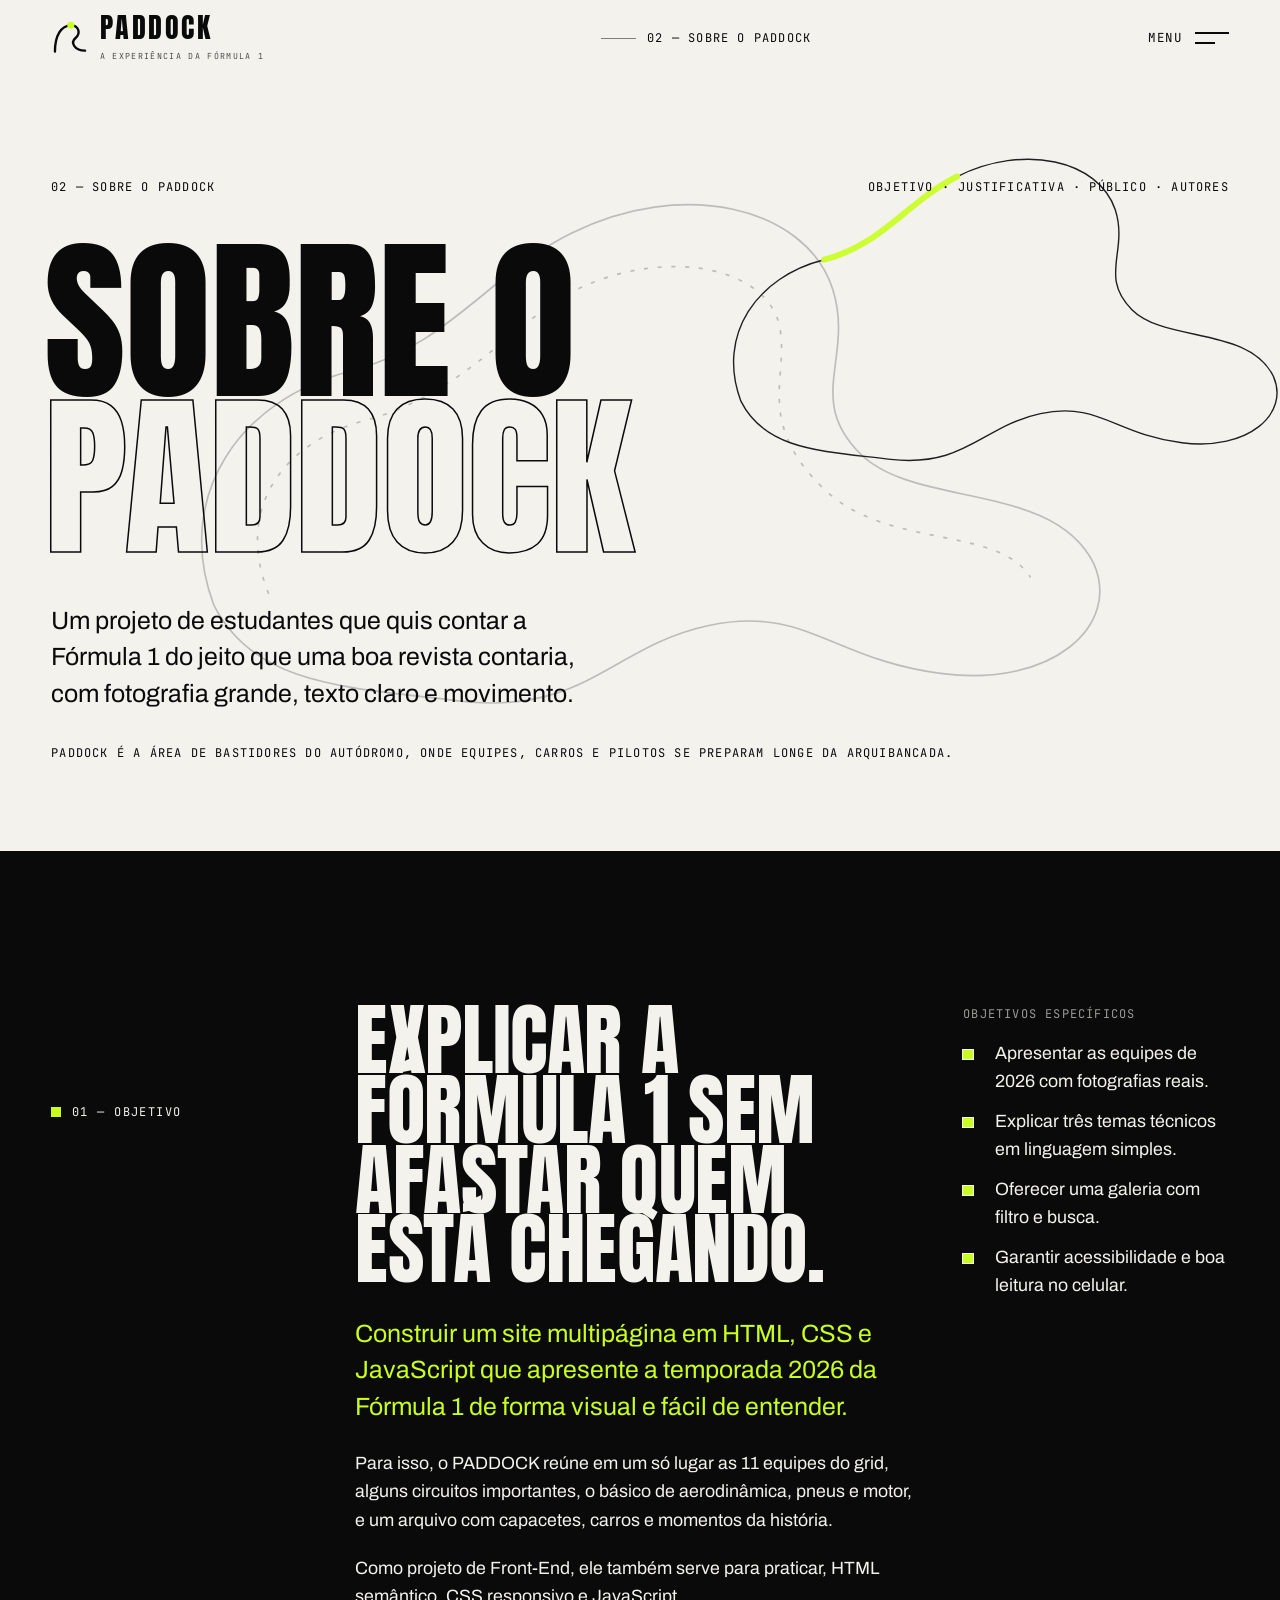
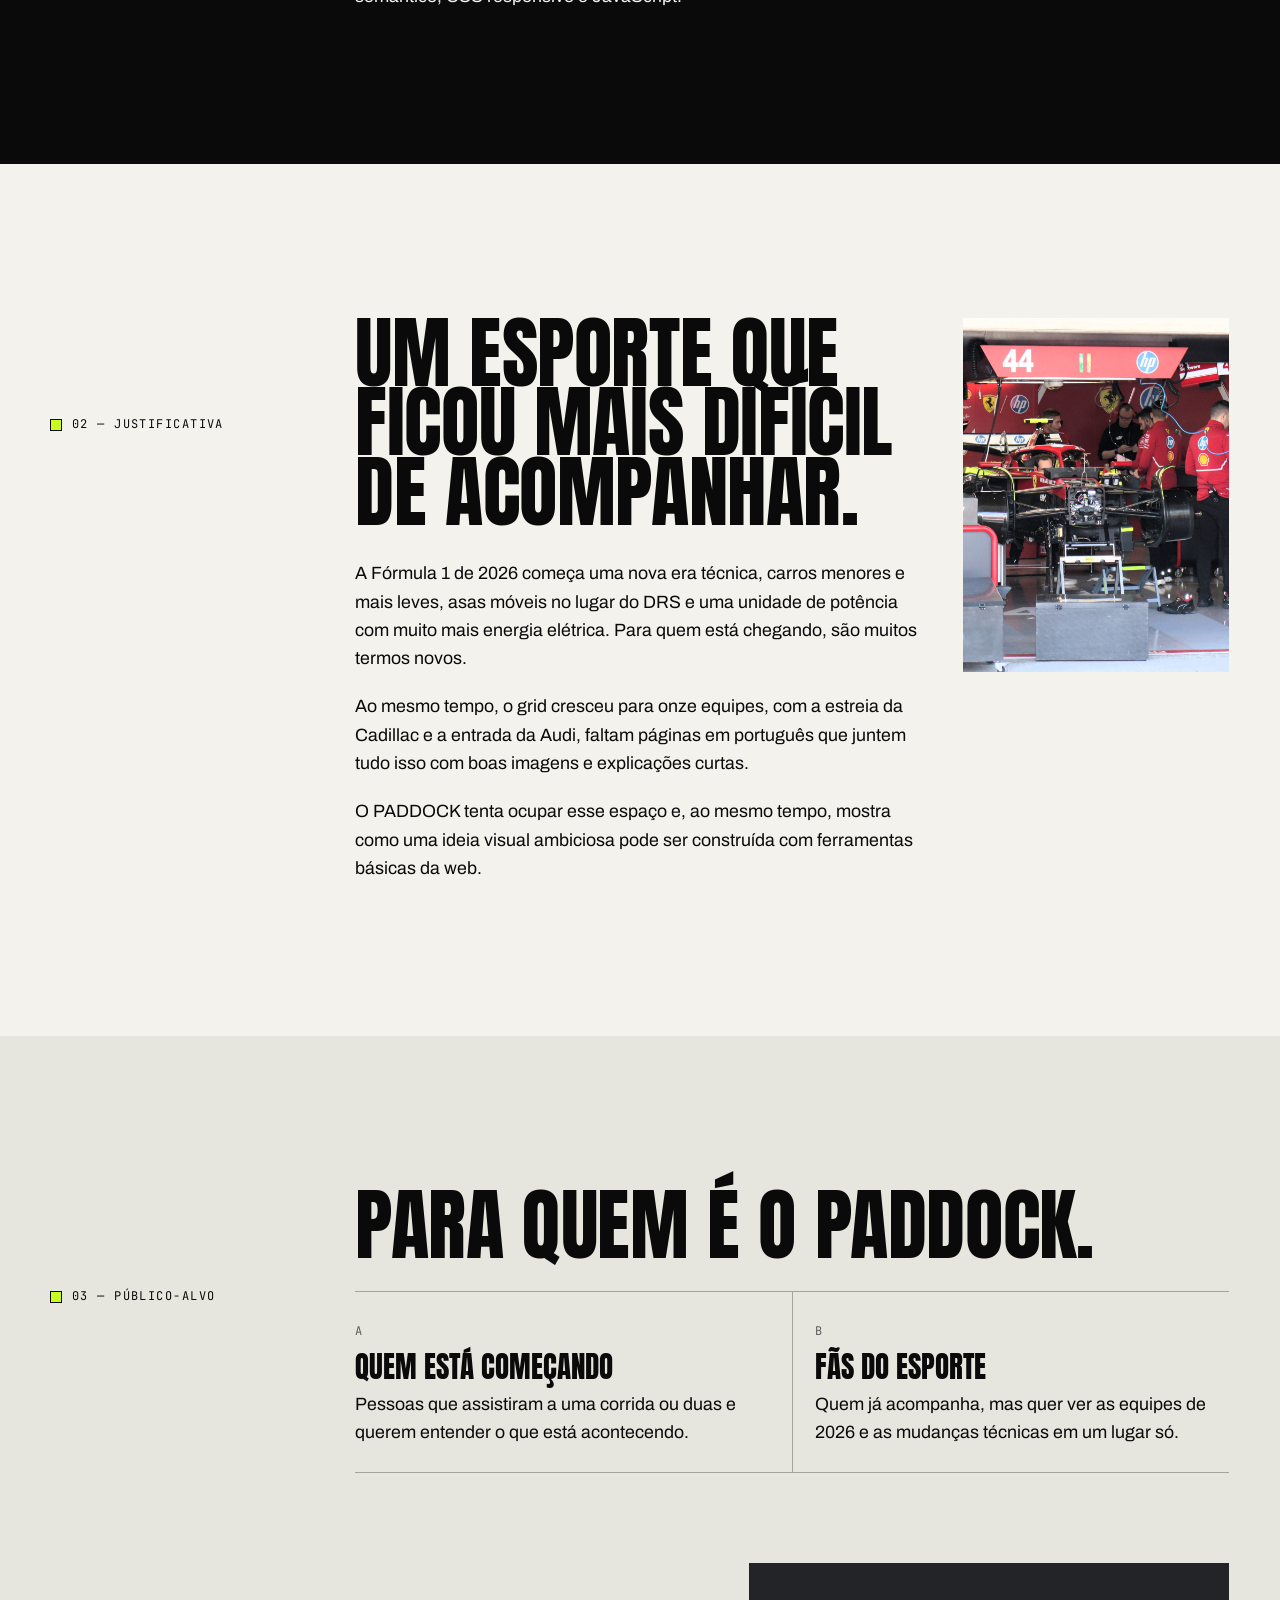
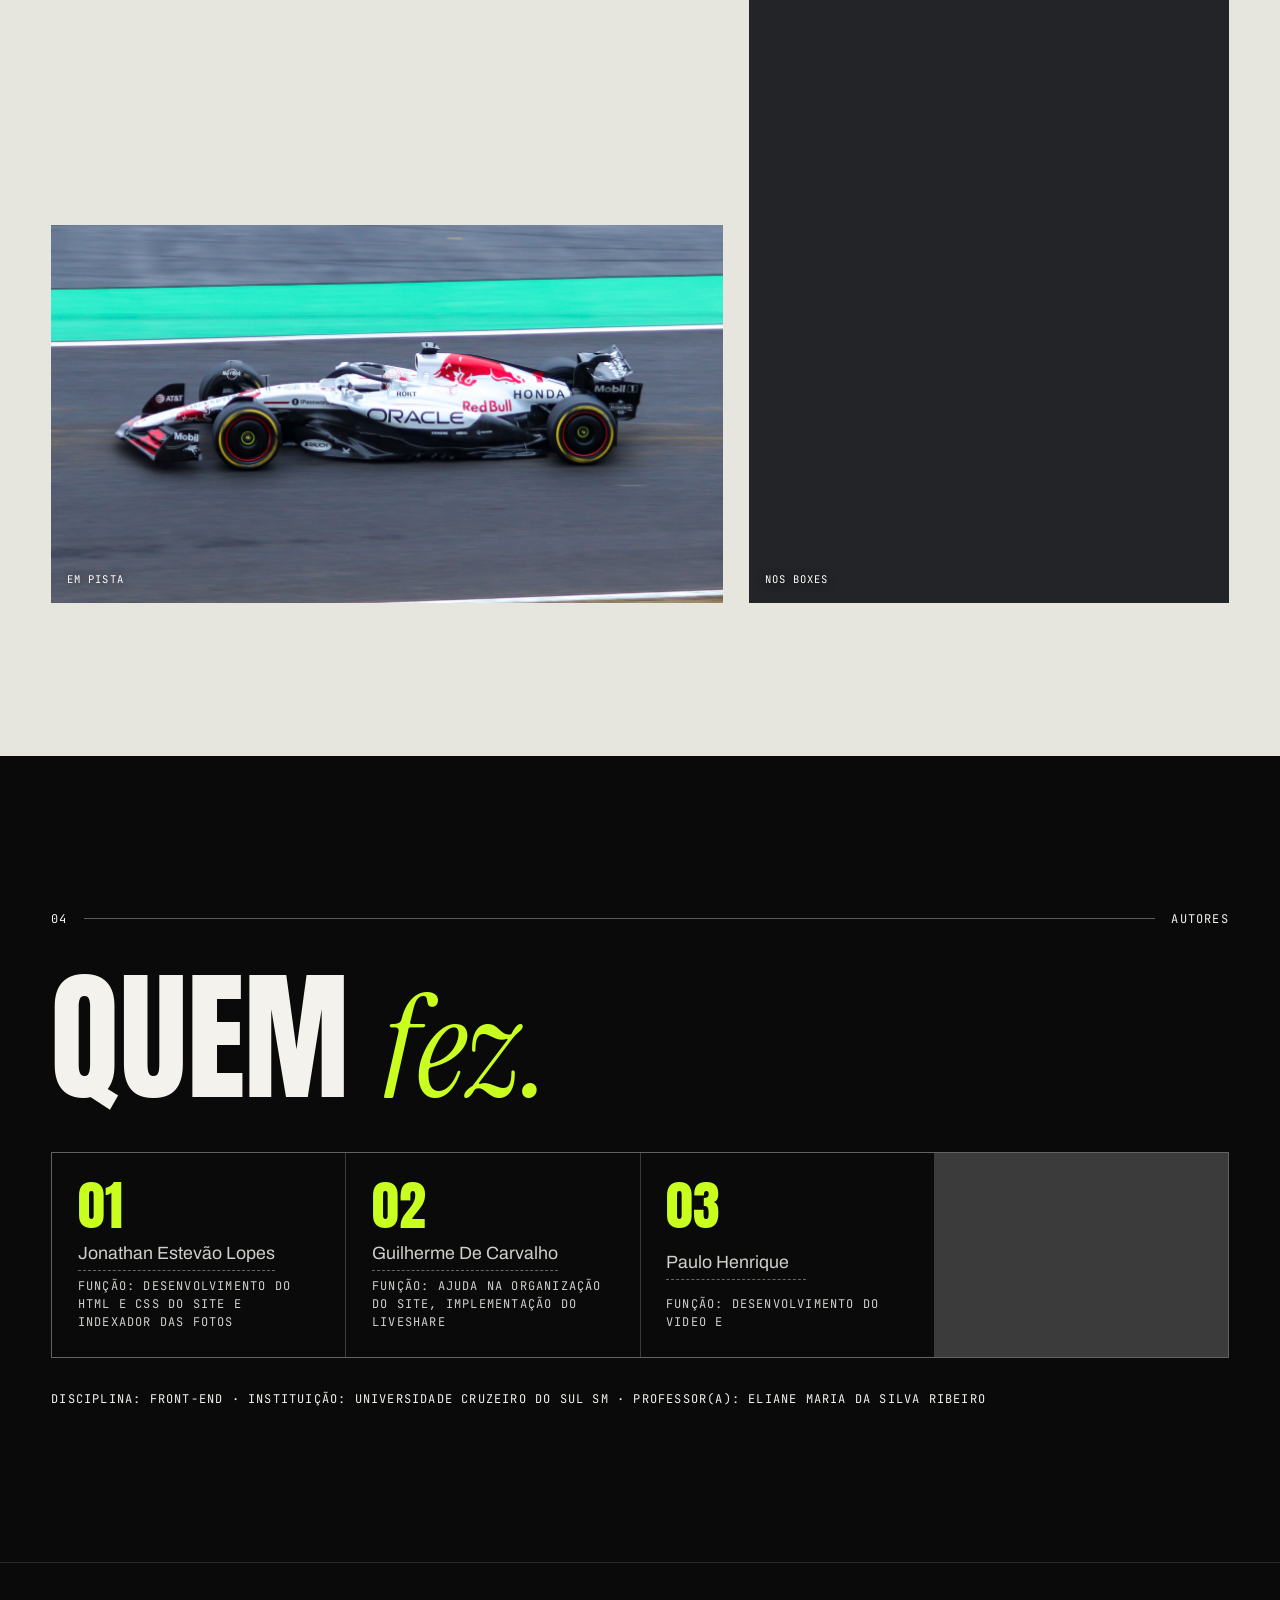
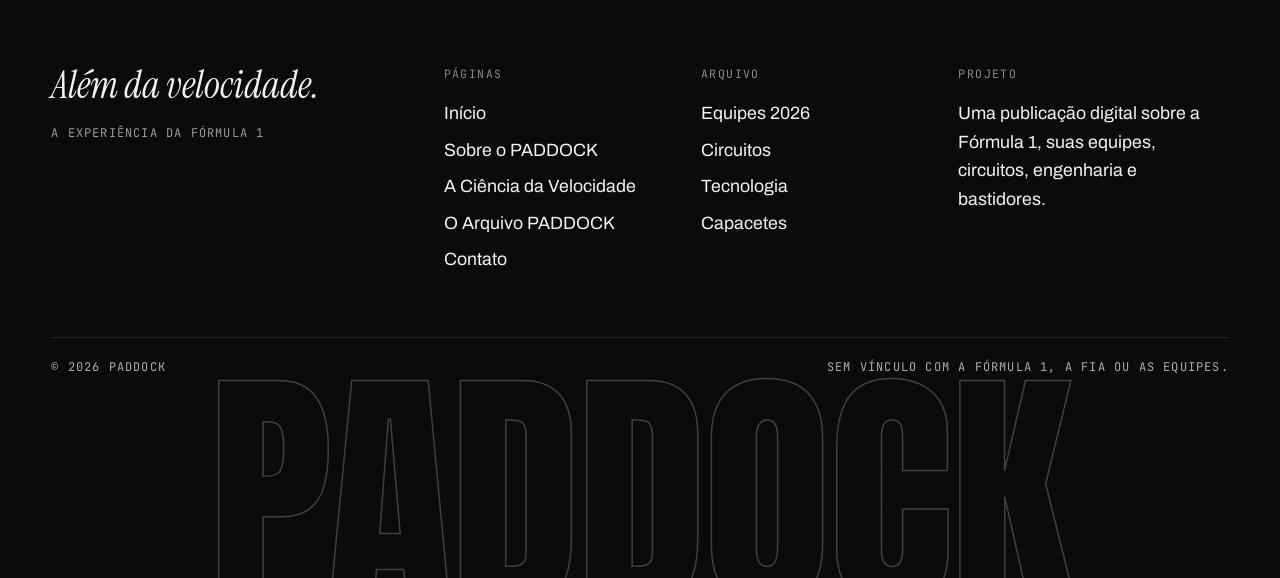
==== sobre.html @ b9069de3 "PADDOCK Site" ====
<!DOCTYPE html>
<html lang="pt-BR" class="no-js">
<head>
  <meta charset="UTF-8">
  <meta name="viewport" content="width=device-width, initial-scale=1">
  <title>Sobre o PADDOCK — objetivo, justificativa e autores | PADDOCK</title>
  <meta name="description" content="Conheça a proposta do PADDOCK: objetivo, justificativa, público-alvo e a equipe que desenvolveu o projeto.">
  <meta name="theme-color" content="#0a0a0b">
  <link rel="icon" href="data:image/svg+xml,%3Csvg xmlns='http://www.w3.org/2000/svg' viewBox='0 0 48 48'%3E%3Crect width='48' height='48' rx='10' fill='%230a0a0b'/%3E%3Cpath d='M8 39C8 21 15 10 25 10c9 0 12 8 6 14-6 6-1 14 11 14' fill='none' stroke='%23f3f2ed' stroke-width='3' stroke-linecap='round'/%3E%3Ccircle cx='25' cy='10' r='4.5' fill='%23c9ff1f'/%3E%3C/svg%3E">
  <script>document.documentElement.classList.replace('no-js', 'js');</script>
  <link rel="preconnect" href="https://fonts.googleapis.com">
  <link rel="preconnect" href="https://fonts.gstatic.com" crossorigin>
  <link href="https://fonts.googleapis.com/css2?family=Anton&family=Archivo:wght@400;500;600&family=Instrument+Serif:ital@0;1&family=JetBrains+Mono:wght@400;500&display=swap" rel="stylesheet">
  <link rel="stylesheet" href="css/style.css">
</head>
<body>
<svg width="0" height="0" style="position:absolute" aria-hidden="true" focusable="false">
  <symbol id="paddock-mark" viewBox="0 0 48 48">
    <path d="M5 41C5 21 13 8 25 8c10 0 13 10 6 16-7 6-1 16 12 16" fill="none" stroke="currentColor" stroke-width="3" stroke-linecap="round"/>
    <circle cx="25" cy="8" r="4.4" fill="#c9ff1f"/>
  </symbol>
</svg>

<a class="skip-link" href="#conteudo">Pular para o conteúdo</a>

<header class="site-header" data-on="dark">
  <a class="brand" href="index.html" aria-label="PADDOCK — página inicial">
    <svg viewBox="0 0 48 48" aria-hidden="true"><use href="#paddock-mark"/></svg>
    <span><span class="brand__word">PADDOCK</span><span class="brand__sub">A EXPERIÊNCIA DA FÓRMULA 1</span></span>
  </a>
  <p class="header__now mono">02 — Sobre o PADDOCK</p>
  <button class="menu-btn" type="button" aria-expanded="false" aria-controls="menu" aria-label="Abrir menu">
    <span class="menu-btn__text">Menu</span>
    <span class="menu-btn__lines" aria-hidden="true"></span>
  </button>
</header>

<nav class="menu" id="menu" aria-label="Navegação do site">
  <svg class="menu__trace" viewBox="0 0 800 500" aria-hidden="true"><path d="M90 380C60 300 110 230 190 210C260 192 290 140 350 110C430 70 520 90 540 150C556 200 520 230 560 270C600 310 700 290 730 350C750 395 700 440 620 430C540 420 520 380 450 395C380 410 360 460 270 450C190 440 120 440 90 380Z"/></svg>
  <ul class="menu__list">
      <li class="menu__item">
        <a class="menu__link" href="index.html"><span class="menu__num">01</span><span class="menu__label">Início</span><span class="menu__sub">Além da velocidade</span></a>
      </li>
      <li class="menu__item">
        <a class="menu__link" href="sobre.html" aria-current="page"><span class="menu__num">02</span><span class="menu__label">Sobre</span><span class="menu__sub">Sobre o PADDOCK</span></a>
      </li>
      <li class="menu__item">
        <a class="menu__link" href="conteudo.html"><span class="menu__num">03</span><span class="menu__label">Ciência</span><span class="menu__sub">A Ciência da Velocidade</span></a>
      </li>
      <li class="menu__item">
        <a class="menu__link" href="explore.html"><span class="menu__num">04</span><span class="menu__label">Arquivo</span><span class="menu__sub">O Arquivo PADDOCK</span></a>
      </li>
      <li class="menu__item">
        <a class="menu__link" href="contato.html"><span class="menu__num">05</span><span class="menu__label">Contato</span><span class="menu__sub">Contato</span></a>
      </li>
  </ul>
  <div class="menu__aside">
    <p class="menu__slogan">Além da velocidade.</p>
    <div class="menu__meta mono">
      <span>A experiência da Fórmula 1</span>
      <span>Temporada 2026 · 11 equipes · 22 pilotos</span>
      <span>Equipes, circuitos, engenharia e bastidores</span>
    </div>
  </div>
</nav>

<main id="conteudo">

  <section class="page-hero tone-light bg-track" id="intro" aria-labelledby="sobre-titulo">
    <svg class="trace" viewBox="0 0 800 500" aria-hidden="true">
      <path d="M90 380C60 300 110 230 190 210C260 192 290 140 350 110C430 70 520 90 540 150C556 200 520 230 560 270C600 310 700 290 730 350C750 395 700 440 620 430C540 420 520 380 450 395C380 410 360 460 270 450C190 440 120 440 90 380Z"/>
      <path class="t-lime" d="M190 210C260 192 290 140 350 110"/>
    </svg>
    <div class="container">
      <div class="page-hero__top mono"><span>02 — Sobre o PADDOCK</span><span>Objetivo · Justificativa · Público · Autores</span></div>
      <h1 class="display display--xl page-hero__title" id="sobre-titulo">Sobre o<br><span class="outline">PADDOCK</span></h1>
      <div class="page-hero__row">
        <p class="lead" data-reveal>Um projeto de estudantes que quis contar a Fórmula 1 do jeito que uma boa revista contaria, com fotografia grande, texto claro e movimento.</p>
        <p class="mono muted" data-reveal>Paddock é a área de bastidores do autódromo, onde equipes, carros e pilotos se preparam longe da arquibancada.</p>
      </div>
    </div>
  </section>

  <section class="section tone-dark" id="objetivo" aria-labelledby="objetivo-titulo">
    <div class="container">
      <div class="about-grid">
        <div class="about-label"><p class="eyebrow">01 — Objetivo</p></div>
        <div class="about-body">
          <h2 class="display display--md" id="objetivo-titulo">Explicar a Fórmula 1 sem afastar quem está chegando.</h2>
          <div class="prose" style="margin-top:2rem" data-reveal>
            <p class="lead" style="color:var(--lime)">Construir um site multipágina em HTML, CSS e JavaScript que apresente a temporada 2026 da Fórmula 1 de forma visual e fácil de entender.</p>
            <p>Para isso, o PADDOCK reúne em um só lugar as 11 equipes do grid, alguns circuitos importantes, o básico de aerodinâmica, pneus e motor, e um arquivo com capacetes, carros e momentos da história.</p>
            <p>Como projeto de Front-End, ele também serve para praticar, HTML semântico, CSS responsivo e JavaScript.</p>
          </div>
        </div>
        <aside class="about-side" data-reveal>
          <p class="mono muted">Objetivos específicos</p>
          <ul class="checklist" style="margin-top:1rem">
            <li>Apresentar as equipes de 2026 com fotografias reais.</li>
            <li>Explicar três temas técnicos em linguagem simples.</li>
            <li>Oferecer uma galeria com filtro e busca.</li>
            <li>Garantir acessibilidade e boa leitura no celular.</li>
          </ul>
        </aside>
      </div>
    </div>
  </section>

  <section class="section tone-light" id="justificativa" aria-labelledby="just-titulo">
    <div class="container">
      <div class="about-grid">
        <div class="about-label"><p class="eyebrow">02 — Justificativa</p></div>
        <div class="about-body">
          <h2 class="display display--md" id="just-titulo">Um esporte que ficou mais difícil de acompanhar.</h2>
          <div class="prose" style="margin-top:2rem" data-reveal>
            <p>A Fórmula 1 de 2026 começa uma nova era técnica, carros menores e mais leves, asas móveis no lugar do DRS e uma unidade de potência com muito mais energia elétrica. Para quem está chegando, são muitos termos novos.</p>
            <p>Ao mesmo tempo, o grid cresceu para onze equipes, com a estreia da Cadillac e a entrada da Audi, faltam páginas em português que juntem tudo isso com boas imagens e explicações curtas.</p>
            <p>O PADDOCK tenta ocupar esse espaço e, ao mesmo tempo, mostra como uma ideia visual ambiciosa pode ser construída com ferramentas básicas da web.</p>
          </div>
        </div>
        <aside class="about-side" data-reveal>
          <figure class="foto r-port"><img src="imagens/bastidores/garagem.png" alt="Garagem de uma equipe de Fórmula 1 durante um Grande Prêmio" loading="lazy" decoding="async"></figure>
        </aside>
      </div>
    </div>
  </section>

  <section class="section tone-paper" id="publico" aria-labelledby="publico-titulo">
    <div class="container">
      <div class="about-grid">
        <div class="about-label"><p class="eyebrow">03 — Público-alvo</p></div>
        <div class="about-body" style="grid-column: 4 / span 9">
          <h2 class="display display--md" id="publico-titulo">Para quem é o PADDOCK.</h2>
          <ul class="audience" data-reveal>
            <li><span class="mono muted">A</span><h3>Quem está começando</h3><p>Pessoas que assistiram a uma corrida ou duas e querem entender o que está acontecendo.</p></li>
            <li><span class="mono muted">B</span><h3>Fãs do esporte</h3><p>Quem já acompanha, mas quer ver as equipes de 2026 e as mudanças técnicas em um lugar só.</p></li>
          </ul>
        </div>
      </div>
      <div class="about-photo-row">
        <figure class="foto r-wide"><img src="imagens/hero/hero-carro.png" alt="Carro de Fórmula 1 em alta velocidade" loading="lazy" decoding="async"><figcaption class="foto__cap">Em pista</figcaption></figure>
        <figure class="foto r-port"><img src="imagens/bastidores/mecanicos.png" alt="Mecânicos preparando um carro de Fórmula 1" loading="lazy" decoding="async"><figcaption class="foto__cap">Nos boxes</figcaption></figure>
      </div>
    </div>
  </section>

  <section class="section tone-dark" id="autores" aria-labelledby="autores-titulo">
    <div class="container">
      <div class="marker mono"><span>04</span><span class="marker__line"></span><span>Autores</span></div>
      <h2 class="display display--lg" id="autores-titulo">Quem <span class="serif lime">fez.</span></h2>
      <ul class="authors" data-reveal>
        <li class="author"><span class="author__n">01</span><p><span class="fill">Jonathan Estevão Lopes</span></p><p class="mono muted">Função: Desenvolvimento do HTML e CSS do Site e indexador das Fotos</p></li>
        <li class="author"><span class="author__n">02</span><p><span class="fill">Guilherme De Carvalho</span></p><p class="mono muted">Função: Ajuda na organização do Site, implementação do LiveShare</p></li>
        <li class="author"><span class="author__n">03</span><p><span class="fill">Paulo Henrique</span></p><p class="mono muted">Função: Desenvolvimento do video e </p></li>
      </ul>

      <p class="mono muted" style="margin-top:2rem" data-reveal>Disciplina: Front-End · Instituição: Universidade Cruzeiro Do Sul SM · Professor(a): Eliane Maria Da Silva Ribeiro</p>
    </div>
  </section>

</main>
 
<footer class="site-footer">
  <div class="container">
    <div class="footer__cols">
      <div>
        <p class="footer__lead">Além da velocidade.</p>
        <p class="mono muted" style="margin-top:1.2rem">A experiência da Fórmula 1</p>
      </div>
      <div>
        <h2>Páginas</h2>
        <ul>
          <li><a class="link-u link-u--grow" href="index.html">Início</a></li>
          <li><a class="link-u link-u--grow" href="sobre.html">Sobre o PADDOCK</a></li>
          <li><a class="link-u link-u--grow" href="conteudo.html">A Ciência da Velocidade</a></li>
          <li><a class="link-u link-u--grow" href="explore.html">O Arquivo PADDOCK</a></li>
          <li><a class="link-u link-u--grow" href="contato.html">Contato</a></li>
        </ul>
      </div>
      <div>
        <h2>Arquivo</h2>
        <ul>
          <li><a class="link-u link-u--grow" href="explore.html#equipes">Equipes 2026</a></li>
          <li><a class="link-u link-u--grow" href="explore.html#circuitos">Circuitos</a></li>
          <li><a class="link-u link-u--grow" href="explore.html#tecnologia">Tecnologia</a></li>
          <li><a class="link-u link-u--grow" href="explore.html#capacetes">Capacetes</a></li>
        </ul>
      </div>
      <div>
        <h2>Projeto</h2>
        <p>Uma publicação digital sobre a Fórmula 1, suas equipes, circuitos, engenharia e bastidores.</p>
      </div>
    </div>
    <div class="footer__legal mono">
      <span>© <span id="ano">2026</span> PADDOCK</span>
      <span>Sem vínculo com a Fórmula 1, a FIA ou as equipes.</span>
    </div>
  </div>
  <p class="footer__word" aria-hidden="true">PADDOCK</p>
</footer>

<script src="js/script.js"></script>
</body>
</html>
---- css/style.css ----
/* ---------- 1. VARIÁVEIS ---------- */

:root {
  --paper: #f3f2ed;
  --paper-2: #e6e5de;
  --ink: #0a0a0b;
  --graphite: #16171a;
  --graphite-2: #222428;
  --metal: #8c9199;
  --metal-2: #c5c8cd;
  --lime: #c9ff1f;
  --red: #e10600;
  --font-display: "Anton", "Bebas Neue", Impact, "Arial Narrow Bold", "Arial Narrow", sans-serif;
  --font-serif: "Instrument Serif", "Playfair Display", Georgia, "Times New Roman", serif;
  --font-body: "Archivo", "Helvetica Neue", Arial, sans-serif;
  --font-mono: "JetBrains Mono", "SFMono-Regular", Consolas, "Courier New", monospace;
  --gutter: clamp(1.25rem, 4vw, 3.5rem);
  --maxw: 1560px;
  --header-h: 76px;
}

/* ---------- 2. BASE E ACESSIBILIDADE ---------- */

*,
*::before,
*::after {
  box-sizing: border-box;
}

html {
  scroll-behavior: smooth;
  -webkit-text-size-adjust: 100%;
}

body {
  margin: 0;
  font-family: var(--font-body);
  font-size: clamp(1rem, 0.95rem + 0.2vw, 1.125rem);
  line-height: 1.6;
  color: var(--ink);
  background: var(--paper);
  overflow-x: hidden;
}

body.menu-open {
  overflow: hidden;
}

img,
svg {
  display: block;
  max-width: 100%;
}

a {
  color: inherit;
}

ul,
ol {
  margin: 0;
  padding: 0;
  list-style: none;
}

h1,
h2,
h3,
h4,
p,
figure,
blockquote {
  margin: 0;
}

button {
  font: inherit;
  color: inherit;
  cursor: pointer;
}

:focus-visible {
  outline: 3px solid var(--lime);
  outline-offset: 3px;
  box-shadow: 0 0 0 6px var(--ink);
}

.tone-dark :focus-visible,
.menu :focus-visible,
.site-footer :focus-visible {
  box-shadow: none;
}

::selection {
  background: var(--lime);
  color: var(--ink);
}

.skip-link {
  position: fixed;
  left: 1rem;
  top: -4rem;
  z-index: 200;
  background: var(--lime);
  color: var(--ink);
  padding: .7rem 1.1rem;
  font-family: var(--font-mono);
  font-size: .8rem;
  text-transform: uppercase;
  letter-spacing: .08em;
  text-decoration: none;
  transition: top .25s;
}

.skip-link:focus {
  top: 1rem;
}

.sr-only {
  position: absolute;
  width: 1px;
  height: 1px;
  overflow: hidden;
  clip: rect(0 0 0 0);
  clip-path: inset(50%);
  white-space: nowrap;
}

/* ---------- 3. TIPOGRAFIA ---------- */

.display {
  font-family: var(--font-display);
  font-weight: 400;
  text-transform: uppercase;
  line-height: 0.88;
  letter-spacing: -0.005em;
}

.display--xl {
  font-size: clamp(3.6rem, 13.8vw, 15rem);
}

.display--lg {
  font-size: clamp(3.4rem, 11vw, 10.5rem);
}

.display--md {
  font-size: clamp(2.4rem, 6.2vw, 5.8rem);
}

.display--sm {
  font-size: clamp(1.8rem, 3.4vw, 3rem);
  line-height: .95;
}

.serif {
  font-family: var(--font-serif);
  font-style: italic;
  font-weight: 400;
  text-transform: none;
  letter-spacing: 0;
}

.outline {
  color: transparent;
  -webkit-text-stroke: 1.5px var(--stroke, var(--ink));
}

.tone-dark,
.tone-graphite,
.hero,
.finale {
  --stroke: var(--paper);
}

.tone-light,
.tone-paper,
.tone-lime {
  --stroke: var(--ink);
}

.lime {
  color: var(--lime);
}

.mono {
  font-family: var(--font-mono);
  font-size: .75rem;
  text-transform: uppercase;
  letter-spacing: .1em;
  line-height: 1.5;
}

.lead {
  font-size: clamp(1.15rem, 1rem + .7vw, 1.6rem);
  line-height: 1.45;
  max-width: 38ch;
}

.prose p + p {
  margin-top: 1.1em;
}

.prose {
  max-width: 62ch;
}

.muted {
  opacity: .62;
}

.eyebrow {
  display: inline-flex;
  align-items: center;
  gap: .7rem;
  font-family: var(--font-mono);
  font-size: .75rem;
  text-transform: uppercase;
  letter-spacing: .12em;
}

.eyebrow::before {
  content: "";
  width: .6rem;
  height: .6rem;
  background: var(--lime);
  box-shadow: 0 0 0 1px var(--ink);
}

.tone-dark .eyebrow::before {
  box-shadow: none;
}

.tag {
  display: inline-block;
  padding: .28rem .7rem;
  border: 1px solid currentColor;
  border-radius: 99px;
  font-family: var(--font-mono);
  font-size: .68rem;
  text-transform: uppercase;
  letter-spacing: .1em;
  line-height: 1.4;
}

.tag--lime {
  background: var(--lime);
  border-color: var(--lime);
  color: var(--ink);
}

/* ---------- 4. LAYOUT E AMBIENTES ---------- */

.container {
  width: 100%;
  max-width: var(--maxw);
  margin-inline: auto;
  padding-inline: var(--gutter);
}

.section {
  position: relative;
  padding-block: clamp(5rem, 12vw, 10.5rem);
  overflow: hidden;
}

.tone-light {
  background: var(--paper);
  color: var(--ink);
}

.tone-paper {
  background: var(--paper-2);
  color: var(--ink);
}

.tone-dark {
  background: var(--ink);
  color: var(--paper);
}

.tone-graphite {
  background: var(--graphite);
  color: var(--paper);
}

.tone-lime {
  background: var(--lime);
  color: var(--ink);
}

.bg-track::before {
  content: "";
  position: absolute;
  inset: 0;
  pointer-events: none;
  opacity: .5;
  background: url("data:image/svg+xml,%3Csvg xmlns='http://www.w3.org/2000/svg' viewBox='0 0 800 500' fill='none' stroke='%23888' stroke-width='1.2'%3E%3Cpath d='M90 380 C60 300 110 230 190 210 C260 192 290 140 350 110 C430 70 520 90 540 150 C556 200 520 230 560 270 C600 310 700 290 730 350 C750 395 700 440 620 430 C540 420 520 380 450 395 C380 410 360 460 270 450 C190 440 120 440 90 380 Z'/%3E%3Cpath d='M130 372 C105 310 140 262 200 246 C275 226 310 170 360 148 C420 122 486 134 500 172 C512 210 480 244 534 296 C580 340 660 322 684 360' stroke-dasharray='3 7'/%3E%3C/svg%3E") center / min(1100px, 130%) no-repeat;
}

.tone-dark.bg-track::before,
.tone-graphite.bg-track::before {
  opacity: .22;
}

.bg-track > * {
  position: relative;
}

.marker {
  display: flex;
  align-items: center;
  gap: 1rem;
  margin-bottom: clamp(1.5rem, 4vw, 3rem);
}

.marker__line {
  flex: 1;
  height: 1px;
  background: currentColor;
  opacity: .35;
  transform-origin: left;
}

.marquee {
  overflow: hidden;
  white-space: nowrap;
  border-block: 1px solid rgba(255,255,255,.18);
  padding-block: 1rem;
}

.marquee--light {
  border-color: rgba(10,10,11,.2);
}

.marquee__track {
  display: inline-flex;
  animation: marquee 38s linear infinite;
}

.marquee__group {
  display: inline-flex;
  align-items: center;
  gap: 2.2rem;
  padding-right: 2.2rem;
}

.marquee__group span {
  font-family: var(--font-display);
  font-size: clamp(2rem, 5vw, 4.2rem);
  text-transform: uppercase;
  line-height: 1;
}

.marquee__group i {
  width: .9rem;
  height: .9rem;
  background: var(--lime);
  transform: rotate(45deg);
  flex: none;
}

@keyframes marquee {
  to {
    transform: translate3d(-50%, 0, 0);
  }
}

/* ---------- 5. CABEÇALHO E MENU ---------- */

.site-header {
  position: fixed;
  inset: 0 0 auto 0;
  z-index: 60;
  display: flex;
  align-items: center;
  justify-content: space-between;
  gap: 1rem;
  height: var(--header-h);
  padding-inline: var(--gutter);
  color: var(--paper);
  transition: color .3s;
}

.site-header[data-on="light"] {
  color: var(--ink);
}

.site-header.is-menu-open {
  color: var(--paper);
}

.brand {
  display: inline-flex;
  align-items: center;
  gap: .65rem;
  text-decoration: none;
}

.brand svg {
  width: 38px;
  height: 38px;
}

.brand__mark-line {
  stroke: currentColor;
}

.brand__mark-dot {
  fill: var(--lime);
}

.brand__word {
  font-family: var(--font-display);
  font-size: 1.75rem;
  letter-spacing: .09em;
  line-height: 1;
}

.brand__sub {
  display: block;
  font-family: var(--font-mono);
  font-size: .52rem;
  letter-spacing: .16em;
  opacity: .7;
  margin-top: .2rem;
}

.header__now {
  display: flex;
  align-items: center;
  gap: .7rem;
}

.header__now::before {
  content: "";
  width: 2.2rem;
  height: 1px;
  background: currentColor;
  opacity: .5;
}

.menu-btn {
  display: inline-flex;
  align-items: center;
  gap: .8rem;
  background: none;
  border: 0;
  padding: .6rem 0;
  font-family: var(--font-mono);
  font-size: .78rem;
  letter-spacing: .12em;
  text-transform: uppercase;
}

.menu-btn__lines {
  position: relative;
  width: 34px;
  height: 12px;
}

.menu-btn__lines::before,
.menu-btn__lines::after {
  content: "";
  position: absolute;
  left: 0;
  height: 2px;
  background: currentColor;
  transition: transform .3s, width .3s;
}

.menu-btn__lines::before {
  top: 0;
  width: 100%;
}

.menu-btn__lines::after {
  bottom: 0;
  width: 60%;
}

.menu-btn:hover .menu-btn__lines::after {
  width: 100%;
}

.menu-btn[aria-expanded="true"] .menu-btn__lines::before {
  transform: translateY(5px) rotate(45deg);
}

.menu-btn[aria-expanded="true"] .menu-btn__lines::after {
  width: 100%;
  transform: translateY(-5px) rotate(-45deg);
}

.menu {
  position: fixed;
  inset: 0;
  z-index: 55;
  background: var(--ink);
  color: var(--paper);
  display: grid;
  grid-template-columns: 1.5fr 1fr;
  gap: 3rem;
  padding: calc(var(--header-h) + 2rem) var(--gutter) 2.5rem;
  opacity: 0;
  visibility: hidden;
  transition: opacity .3s, visibility 0s .3s;
  overflow-y: auto;
}

.menu.is-open {
  opacity: 1;
  visibility: visible;
  transition: opacity .3s;
}

.menu__trace {
  position: absolute;
  right: -8%;
  bottom: -12%;
  width: 70%;
  opacity: .5;
  pointer-events: none;
}

.menu__trace path {
  stroke: var(--lime);
  fill: none;
  stroke-width: 1.4;
}

.menu__list {
  align-self: center;
  position: relative;
}

.menu__item {
  overflow: hidden;
  border-bottom: 1px solid rgba(255,255,255,.14);
}

.menu__link {
  display: flex;
  align-items: baseline;
  gap: 1.3rem;
  text-decoration: none;
  font-family: var(--font-display);
  text-transform: uppercase;
  line-height: 1;
  font-size: clamp(2.8rem, 8.2vw, 7.6rem);
  padding-block: .1em .02em;
  transition: color .3s;
}

.menu__num {
  font-family: var(--font-mono);
  font-size: .8rem;
  letter-spacing: .1em;
  color: var(--lime);
  transform: translateY(-1.4em);
}

.menu__label {
  display: block;
}

.menu__link:hover,
.menu__link:focus-visible {
  color: var(--lime);
}

.menu__link[aria-current="page"] {
  color: var(--lime);
}

.menu__link[aria-current="page"] .menu__label::after {
  content: " ●";
  font-size: .32em;
  vertical-align: middle;
}

.menu__aside {
  align-self: end;
  position: relative;
  display: grid;
  gap: 2rem;
}

.menu__slogan {
  font-family: var(--font-serif);
  font-style: italic;
  font-size: clamp(2rem, 4vw, 3.4rem);
  line-height: 1;
}

.menu__meta {
  display: grid;
  gap: .4rem;
  opacity: .7;
}

/* ---------- 6. BOTÕES E LINKS ---------- */

.btn {
  display: inline-flex;
  align-items: center;
  gap: 1rem;
  text-decoration: none;
  padding: 1rem 1.6rem;
  border: 1.5px solid currentColor;
  border-radius: 99px;
  background: none;
  font-family: var(--font-mono);
  font-size: .8rem;
  letter-spacing: .1em;
  text-transform: uppercase;
  transition: background .3s, color .3s, border-color .3s;
}

.btn:hover,
.btn:focus-visible {
  background: var(--lime);
  color: var(--ink);
  border-color: var(--lime);
}

.btn__arrow {
  display: inline-block;
  transition: transform .2s;
}

.btn:hover .btn__arrow {
  transform: translateX(.4rem);
}

.btn--lime {
  background: var(--lime);
  color: var(--ink);
  border-color: var(--lime);
}

.btn--lime:hover,
.btn--lime:focus-visible {
  background: var(--ink);
  color: var(--lime);
  border-color: var(--ink);
}

.tone-dark .btn--lime:hover,
.tone-graphite .btn--lime:hover {
  border-color: var(--paper);
  background: var(--paper);
  color: var(--ink);
}

.link-u {
  text-decoration: underline;
  text-underline-offset: .2em;
}

.link-u:hover,
.link-u:focus-visible {
  text-decoration: none;
}

.link-u--grow {
  text-decoration: none;
}

.link-u--grow:hover,
.link-u--grow:focus-visible {
  text-decoration: underline;
  text-underline-offset: .2em;
}

/* ---------- 7. FOTOGRAFIAS ---------- */

.foto {
  position: relative;
  overflow: hidden;
  background: var(--graphite-2);
  isolation: isolate;
}

.foto img {
  width: 100%;
  height: 100%;
  object-fit: cover;
  transition: transform .4s;
}

.foto__cap {
  position: absolute;
  left: 1rem;
  bottom: .9rem;
  z-index: 2;
  color: #fff;
  font-family: var(--font-mono);
  font-size: .66rem;
  letter-spacing: .1em;
  text-transform: uppercase;
  text-shadow: 0 1px 8px rgba(0,0,0,.6);
}

/* Proporções */
.r-wide {
  aspect-ratio: 16 / 9;
}

.r-land {
  aspect-ratio: 4 / 3;
}

.r-port {
  aspect-ratio: 3 / 4;
}

.r-tall {
  aspect-ratio: 2 / 3;
}

.r-sq {
  aspect-ratio: 1 / 1;
}

.r-pano {
  aspect-ratio: 21 / 9;
}

.foto.sem-foto {
  background: radial-gradient(120% 90% at 20% 10%, #2b2e33 0%, #121315 65%);
}

.foto.sem-foto img {
  opacity: 0;
}

.foto__ph {
  position: absolute;
  inset: 0;
  z-index: 1;
  display: grid;
  align-content: center;
  justify-items: center;
  gap: .6rem;
  padding: 1rem;
  text-align: center;
  color: var(--metal-2);
  font-family: var(--font-mono);
  font-size: .62rem;
  letter-spacing: .1em;
  text-transform: uppercase;
  background: url("data:image/svg+xml,%3Csvg xmlns='http://www.w3.org/2000/svg' viewBox='0 0 400 260' fill='none' stroke='%23c9ff1f' stroke-opacity='.28' stroke-width='1.3'%3E%3Cpath d='M40 190 C28 140 60 110 100 100 C140 90 150 60 190 46 C240 30 290 44 300 76 C308 104 288 122 310 142 C334 164 372 150 380 184 C386 212 350 236 308 230 C268 224 256 204 220 212 C184 220 170 240 128 234 C88 228 50 226 40 190 Z'/%3E%3C/svg%3E") center / 80% no-repeat;
}

.foto__ph b {
  color: var(--lime);
  font-weight: 500;
}

.foto__ph span {
  opacity: .65;
  max-width: 30ch;
  word-break: break-all;
}

/* ---------- 8. ANIMAÇÕES DE ENTRADA ---------- */

.js [data-reveal] {
  opacity: 0;
  transform: translateY(24px);
  transition: opacity .6s, transform .6s;
}

.js [data-reveal].is-visible {
  opacity: 1;
  transform: none;
}

/* ---------- 9. HOME ---------- */

/* 01 — Hero */
.hero {
  position: relative;
  min-height: 100svh;
  display: flex;
  align-items: flex-end;
  color: var(--paper);
  background: var(--ink);
  overflow: hidden;
}

.hero__photo {
  position: absolute;
  inset: 0;
}

.hero__shade {
  position: absolute;
  inset: 0;
  z-index: 1;
  background: linear-gradient(180deg, rgba(10,10,11,.62) 0%, rgba(10,10,11,.05) 38%, rgba(10,10,11,.88) 100%), linear-gradient(90deg, rgba(10,10,11,.55), transparent 60%);
}

.hero__trace {
  position: absolute;
  z-index: 2;
  right: -6%;
  top: 8%;
  width: min(70vw, 980px);
  pointer-events: none;
}

.hero__trace path {
  fill: none;
  stroke: var(--lime);
  stroke-width: 2;
  vector-effect: non-scaling-stroke;
}

.hero__trace .trace-dim {
  stroke: #fff;
  stroke-opacity: .35;
  stroke-width: 1;
  stroke-dasharray: 2 8;
}

.hero__inner {
  position: relative;
  z-index: 3;
  padding-top: calc(var(--header-h) + 3rem);
  padding-bottom: clamp(2rem, 5vw, 4rem);
}

.hero__kicker {
  display: flex;
  flex-wrap: wrap;
  gap: .5rem 2rem;
  margin-bottom: clamp(1rem, 3vw, 2rem);
}

.hero__title {
  margin-left: -.04em;
}

.hero__title .serif {
  color: var(--lime);
  font-size: .82em;
}

.hero__bottom {
  display: flex;
  align-items: flex-end;
  justify-content: space-between;
  gap: 2rem;
  margin-top: clamp(1.5rem, 4vw, 3rem);
  flex-wrap: wrap;
}

.hero__sub {
  max-width: 36ch;
  font-size: clamp(1rem, .9rem + .5vw, 1.3rem);
  line-height: 1.45;
}

.hero__scroll {
  display: flex;
  align-items: center;
  gap: .9rem;
}

.hero .marquee {
  position: relative;
  z-index: 3;
  width: 100%;
  background: rgba(10,10,11,.55);
  backdrop-filter: blur(4px);
}

.hero {
  flex-direction: column;
  justify-content: flex-end;
  align-items: stretch;
}

/* 02 — The Grid */
.grid-head {
  display: grid;
  grid-template-columns: 1fr auto;
  align-items: end;
  gap: 2rem;
  margin-bottom: clamp(2rem, 5vw, 4rem);
}

.mosaic {
  display: grid;
  grid-template-columns: repeat(12, 1fr);
  grid-auto-rows: clamp(70px, 9.4vw, 150px);
  gap: clamp(.5rem, 1vw, 1rem);
}

.tile {
  position: relative;
  display: block;
  text-decoration: none;
  color: #fff;
}

.tile .foto {
  position: absolute;
  inset: 0;
}

.tile::before {
  content: "";
  position: absolute;
  inset: 0;
  z-index: 2;
  background: linear-gradient(180deg, transparent 45%, rgba(0,0,0,.78));
  pointer-events: none;
  transition: opacity .4s;
}

.tile:hover img,
.tile:focus-visible img {
  transform: scale(1.07);
}

.tile__meta {
  position: absolute;
  left: 1rem;
  right: 1rem;
  bottom: .9rem;
  z-index: 4;
  display: flex;
  align-items: flex-end;
  justify-content: space-between;
  gap: 1rem;
}

.tile__name {
  font-family: var(--font-display);
  font-size: clamp(1.4rem, 2.6vw, 2.6rem);
  text-transform: uppercase;
  line-height: 1;
  display: flex;
  align-items: center;
  gap: .6rem;
}

.tile__dot {
  width: .8rem;
  height: .8rem;
  border-radius: 50%;
  background: var(--c, var(--lime));
  flex: none;
  box-shadow: 0 0 0 2px rgba(255,255,255,.7);
}

.tile__arrow {
  font-size: 1.3rem;
  transform: translate(-.4rem, .4rem);
  opacity: 0;
  transition: opacity .3s;
}

.tile:hover .tile__arrow,
.tile:focus-visible .tile__arrow {
  opacity: 1;
  transform: none;
}

.tile__num {
  position: absolute;
  top: .8rem;
  left: 1rem;
  z-index: 4;
}

.m-1 {
  grid-column: 1 / span 5;
  grid-row: 1 / span 5;
}

.m-2 {
  grid-column: 6 / span 3;
  grid-row: 1 / span 3;
}

.m-3 {
  grid-column: 9 / span 4;
  grid-row: 1 / span 5;
}

.m-note {
  grid-column: 6 / span 3;
  grid-row: 4 / span 2;
  display: flex;
  flex-direction: column;
  justify-content: space-between;
  padding: 1.2rem;
  background: var(--lime);
  color: var(--ink);
}

.m-note strong {
  font-family: var(--font-display);
  font-weight: 400;
  font-size: clamp(2.6rem, 5vw, 4.6rem);
  line-height: .9;
}

.m-4 {
  grid-column: 1 / span 3;
  grid-row: 6 / span 3;
}

.m-5 {
  grid-column: 4 / span 5;
  grid-row: 6 / span 3;
}

.m-6 {
  grid-column: 9 / span 4;
  grid-row: 6 / span 3;
}

.grid-more {
  display: flex;
  flex-wrap: wrap;
  align-items: baseline;
  gap: .2rem 1.4rem;
  margin-top: clamp(2rem, 5vw, 4rem);
}

.grid-more a {
  font-family: var(--font-display);
  font-size: clamp(2.4rem, 7vw, 6.5rem);
  text-transform: uppercase;
  line-height: 1;
  text-decoration: none;
  color: transparent;
  -webkit-text-stroke: 1.4px var(--ink);
  transition: color .3s, -webkit-text-stroke-color .3s;
}

.grid-more a:hover,
.grid-more a:focus-visible {
  color: var(--ink);
}

/* 03 — On Track */
.track-wrap {
  display: grid;
  grid-template-columns: minmax(0, 5fr) minmax(0, 7fr);
  gap: clamp(1.5rem, 4vw, 4rem);
  align-items: stretch;
}

.track-title {
  margin-bottom: clamp(1.5rem, 3vw, 2.5rem);
}

.circuit-list {
  border-top: 1px solid rgba(255,255,255,.2);
}

.circuit-list li {
  border-bottom: 1px solid rgba(255,255,255,.2);
}

.circuit-btn {
  width: 100%;
  display: grid;
  grid-template-columns: 2.6rem 1fr auto;
  align-items: baseline;
  gap: 1rem;
  text-align: left;
  background: none;
  border: 0;
  padding: 1.1rem .2rem;
  color: inherit;
  transition: padding .5s ease, color .3s;
}

.circuit-btn .name {
  font-family: var(--font-display);
  font-size: clamp(1.7rem, 3.4vw, 3rem);
  text-transform: uppercase;
  line-height: 1;
}

.circuit-btn:hover,
.circuit-btn:focus-visible,
.circuit-btn[aria-pressed="true"] {
  padding-left: 1.2rem;
  color: var(--lime);
}

.circuit-stage {
  position: relative;
  min-height: 420px;
}

.circuit-stage .foto {
  position: absolute;
  inset: 0;
}

.circuit-info {
  position: absolute;
  left: 0;
  right: 0;
  bottom: 0;
  z-index: 4;
  padding: 1.4rem;
  background: linear-gradient(transparent, rgba(0,0,0,.85));
  display: grid;
  gap: .3rem;
}

.circuit-info strong {
  font-family: var(--font-display);
  font-weight: 400;
  font-size: clamp(1.8rem, 3vw, 2.8rem);
  text-transform: uppercase;
  line-height: 1;
}

.track-foot {
  display: flex;
  align-items: center;
  justify-content: space-between;
  gap: 2rem;
  flex-wrap: wrap;
  margin-top: clamp(2rem, 5vw, 4rem);
}

/* 04 — Engineered to Perform */
.eng-grid {
  display: grid;
  grid-template-columns: repeat(12, 1fr);
  gap: clamp(1rem, 2.4vw, 2.4rem);
  align-items: start;
}

.eng-title {
  grid-column: 1 / -1;
  position: relative;
  z-index: 2;
  margin-bottom: clamp(-3rem, -4vw, -1rem);
}

.eng-title .outline {
  --stroke: var(--ink);
}

.eng-a {
  grid-column: 1 / span 6;
}

.eng-b {
  grid-column: 8 / span 5;
  margin-top: clamp(3rem, 9vw, 9rem);
}

.eng-list {
  grid-column: 1 / span 6;
  display: grid;
  gap: 0;
  border-top: 1px solid rgba(10,10,11,.25);
  margin-top: clamp(1rem, 3vw, 2rem);
}

.eng-item {
  display: grid;
  grid-template-columns: 3rem 1fr auto;
  gap: 1rem;
  align-items: baseline;
  padding-block: 1.2rem;
  border-bottom: 1px solid rgba(10,10,11,.25);
  text-decoration: none;
  transition: padding .5s ease, background .3s;
}

.eng-item:hover,
.eng-item:focus-visible {
  padding-inline: 1rem;
  background: var(--lime);
}

.eng-item h3 {
  font-family: var(--font-display);
  font-weight: 400;
  font-size: clamp(1.6rem, 3vw, 2.6rem);
  text-transform: uppercase;
  line-height: 1;
}

.eng-item p {
  grid-column: 2 / 3;
  opacity: .7;
  max-width: 46ch;
  font-size: .95rem;
}

.eng-side {
  grid-column: 8 / span 5;
  display: grid;
  gap: 1.2rem;
  align-content: start;
  padding-top: clamp(1rem, 3vw, 2rem);
}

.stats {
  display: grid;
  grid-template-columns: repeat(2, 1fr);
  gap: 0;
  margin-top: clamp(3rem, 7vw, 6rem);
  border-top: 1px solid rgba(10,10,11,.25);
  grid-column: 1 / -1;
}

.stat {
  padding: 1.4rem 1.2rem 1.6rem 0;
  border-bottom: 1px solid rgba(10,10,11,.25);
}

.stats {
  grid-template-columns: repeat(4, 1fr);
}

.stat + .stat {
  padding-left: 1.2rem;
  border-left: 1px solid rgba(10,10,11,.25);
}

.stat__num {
  font-family: var(--font-display);
  font-size: clamp(2.8rem, 6vw, 5.6rem);
  line-height: 1;
  display: block;
  font-variant-numeric: tabular-nums;
}

.stat__num small {
  font-size: .38em;
  margin-left: .2em;
  font-family: var(--font-mono);
  letter-spacing: .06em;
}

.eng-band {
  margin-top: clamp(3rem, 7vw, 6rem);
}

/* 05 — Off Track */
.off-head {
  display: flex;
  justify-content: space-between;
  align-items: end;
  gap: 2rem;
  flex-wrap: wrap;
  margin-bottom: clamp(2rem, 5vw, 4rem);
}

.off-grid {
  display: grid;
  grid-template-columns: repeat(12, 1fr);
  gap: clamp(.8rem, 2vw, 2rem);
  align-items: start;
}

.off-1 {
  grid-column: 1 / span 4;
}

.off-2 {
  grid-column: 5 / span 4;
  margin-top: clamp(3rem, 10vw, 9rem);
}

.off-3 {
  grid-column: 9 / span 4;
  margin-top: clamp(1rem, 4vw, 4rem);
}

.off-4 {
  grid-column: 2 / span 6;
  margin-top: clamp(-2rem, -3vw, -.5rem);
}

.off-quote {
  grid-column: 8 / span 5;
  align-self: center;
  font-family: var(--font-serif);
  font-style: italic;
  font-size: clamp(1.8rem, 3.4vw, 3.2rem);
  line-height: 1.08;
}

.off-quote cite {
  display: block;
  margin-top: 1rem;
  font-style: normal;
}

/* 06 — Archive */
.archive-tease {
  display: grid;
  grid-template-columns: minmax(0, 6fr) minmax(0, 6fr);
  gap: clamp(2rem, 5vw, 5rem);
  align-items: center;
}

.fan {
  position: relative;
  min-height: clamp(320px, 42vw, 620px);
}

.fan__card {
  position: absolute;
  width: 46%;
  transition: transform .3s;
  box-shadow: 0 30px 60px rgba(0,0,0,.45);
}

.fan__card:nth-child(1) {
  left: 0;
  top: 8%;
  transform: rotate(-7deg);
}

.fan__card:nth-child(2) {
  left: 27%;
  top: 0;
  transform: rotate(2deg);
  z-index: 2;
}

.fan__card:nth-child(3) {
  right: 0;
  top: 14%;
  transform: rotate(8deg);
}

.fan:hover .fan__card:nth-child(1),
.fan:focus-within .fan__card:nth-child(1) {
  transform: rotate(-10deg) translateX(-4%);
}

.fan:hover .fan__card:nth-child(3),
.fan:focus-within .fan__card:nth-child(3) {
  transform: rotate(11deg) translateX(4%);
}

.archive-tease .display {
  margin-bottom: 1.4rem;
}

.archive-tease .btn {
  margin-top: 2rem;
}

/* 07 — Encerramento */
.finale {
  position: relative;
  min-height: 100svh;
  display: grid;
  align-content: center;
  color: var(--paper);
  overflow: hidden;
  background: var(--ink);
}

.finale__photo {
  position: absolute;
  inset: 0;
}

.finale__shade {
  position: absolute;
  inset: 0;
  z-index: 1;
  background: rgba(10,10,11,.62);
}

.finale__inner {
  position: relative;
  z-index: 2;
  padding-block: 6rem;
}

.finale__links {
  display: flex;
  flex-wrap: wrap;
  gap: .8rem;
  margin-top: clamp(2rem, 5vw, 4rem);
}

/* ---------- 10. PÁGINAS INTERNAS ---------- */

.page-hero {
  position: relative;
  padding-top: calc(var(--header-h) + clamp(3rem, 8vw, 7rem));
  padding-bottom: clamp(3rem, 7vw, 6rem);
  overflow: hidden;
}

.page-hero__top {
  display: flex;
  justify-content: space-between;
  gap: 2rem;
  flex-wrap: wrap;
  margin-bottom: clamp(1.5rem, 4vw, 3rem);
}

.page-hero__title {
  margin-left: -.04em;
}

.page-hero__row {
  display: flex;
  justify-content: space-between;
  align-items: flex-end;
  gap: 2rem;
  flex-wrap: wrap;
  margin-top: clamp(1.5rem, 4vw, 3rem);
}

.page-hero .trace {
  position: absolute;
  right: -4%;
  top: 10%;
  width: min(52vw, 760px);
  opacity: .9;
  pointer-events: none;
}

.page-hero .trace path {
  fill: none;
  stroke: var(--ink);
  stroke-width: 1.4;
  vector-effect: non-scaling-stroke;
}

.page-hero .trace .t-lime {
  stroke: var(--lime);
  stroke-width: 6;
  stroke-linecap: round;
}

.tone-dark .page-hero .trace path,
.page-hero.tone-dark .trace path {
  stroke: var(--paper);
}

.page-hero .trace .t-lime {
  stroke: var(--lime) !important;
}

/* Sobre */
.about-grid {
  display: grid;
  grid-template-columns: repeat(12, 1fr);
  gap: clamp(1rem, 3vw, 3rem);
  align-items: start;
}

.about-label {
  grid-column: 1 / span 3;
  position: sticky;
  top: calc(var(--header-h) + 1rem);
}

.about-body {
  grid-column: 4 / span 6;
}

.about-body .lead {
  max-width: none;
  margin-bottom: 1.5rem;
}

.about-side {
  grid-column: 10 / span 3;
}

.about-photo-row {
  display: grid;
  grid-template-columns: 7fr 5fr;
  gap: clamp(.8rem, 2vw, 2rem);
  align-items: end;
  margin-top: clamp(3rem, 7vw, 6rem);
}

.audience {
  display: grid;
  grid-template-columns: repeat(2, 1fr);
  gap: 0;
  border-top: 1px solid rgba(10,10,11,.3);
  margin-top: 2rem;
}

.audience li {
  padding: 1.4rem 1.4rem 1.6rem 0;
  border-bottom: 1px solid rgba(10,10,11,.3);
}

.audience li + li {
  padding-left: 1.4rem;
  border-left: 1px solid rgba(10,10,11,.3);
}

.audience h3 {
  font-family: var(--font-display);
  font-weight: 400;
  font-size: 1.8rem;
  text-transform: uppercase;
  margin: .6rem 0 .5rem;
  line-height: 1;
}

.authors {
  display: grid;
  grid-template-columns: repeat(auto-fill, minmax(min(100%, 260px), 1fr));
  gap: 1px;
  background: rgba(255,255,255,.2);
  border: 1px solid rgba(255,255,255,.2);
  margin-top: 2.5rem;
}

.author {
  background: var(--ink);
  padding: 1.6rem;
  display: grid;
  gap: .4rem;
  min-height: 190px;
  align-content: space-between;
}

.author__n {
  font-family: var(--font-display);
  font-size: 3.4rem;
  color: var(--lime);
  line-height: 1;
}

.author p {
  opacity: .85;
}

.author .fill {
  border-bottom: 1px dashed rgba(255,255,255,.45);
  padding-bottom: .15rem;
  display: inline-block;
  min-width: 14ch;
}

/* ---------- 11. CONTEÚDO ---------- */

.feature-intro {
  display: grid;
  grid-template-columns: repeat(12, 1fr);
  gap: clamp(1rem, 3vw, 3rem);
}

.feature-intro .lead {
  grid-column: 1 / span 6;
  max-width: none;
}

.feature-intro .prose {
  grid-column: 8 / span 5;
}

.dropcap::first-letter {
  font-family: var(--font-display);
  float: left;
  font-size: 5.4em;
  line-height: .78;
  padding: .06em .12em 0 0;
  color: var(--ink);
  background: var(--lime);
  margin-right: .12em;
  padding: .04em .1em .02em;
}

.topic {
  position: relative;
}

.topic__head {
  display: grid;
  grid-template-columns: auto 1fr;
  gap: clamp(1rem, 3vw, 3rem);
  align-items: end;
  margin-bottom: clamp(2rem, 5vw, 4rem);
}

.topic__num {
  font-family: var(--font-display);
  font-size: clamp(5rem, 16vw, 15rem);
  line-height: .8;
  color: transparent;
  -webkit-text-stroke: 1.5px var(--stroke, var(--ink));
}

.topic__cols {
  display: grid;
  grid-template-columns: repeat(12, 1fr);
  gap: clamp(1rem, 3vw, 3rem);
  align-items: start;
}

.topic__text {
  grid-column: 1 / span 5;
}

.topic__text h3 {
  font-family: var(--font-display);
  font-weight: 400;
  font-size: clamp(1.6rem, 2.6vw, 2.4rem);
  text-transform: uppercase;
  margin: 2rem 0 .7rem;
  line-height: 1;
}

.topic__text h3:first-child {
  margin-top: 0;
}

.topic__media {
  grid-column: 7 / span 6;
  display: grid;
  gap: 1.2rem;
}

.topic--flip .topic__text {
  grid-column: 8 / span 5;
  order: 2;
}

.topic--flip .topic__media {
  grid-column: 1 / span 7;
  order: 1;
}

.checklist {
  display: grid;
  gap: .7rem;
  margin-top: 1rem;
}

.checklist li {
  display: grid;
  grid-template-columns: 1.4rem 1fr;
  gap: .6rem;
}

.checklist li::before {
  content: "";
  width: .6rem;
  height: .6rem;
  margin-top: .6em;
  background: var(--lime);
  box-shadow: 0 0 0 1px currentColor;
}

.pull {
  font-family: var(--font-serif);
  font-style: italic;
  font-size: clamp(1.7rem, 3vw, 2.8rem);
  line-height: 1.1;
  border-left: 4px solid var(--lime);
  padding-left: 1.2rem;
  margin-block: 2rem;
}

.diagram {
  background: var(--graphite);
  color: var(--paper);
  padding: clamp(1rem, 2.4vw, 2rem);
  position: relative;
}

.diagram svg {
  width: 100%;
  height: auto;
}

.diagram figcaption {
  margin-top: 1rem;
  opacity: .7;
}

.diagram text {
  font-family: var(--font-mono);
  font-size: 11px;
  letter-spacing: .06em;
  fill: var(--paper);
  text-transform: uppercase;
}

.dg-line {
  stroke: var(--paper);
  fill: none;
  stroke-width: 1.4;
}

.dg-lime {
  stroke: var(--lime);
  fill: none;
  stroke-width: 2.4;
}

.dg-fill-lime {
  fill: var(--lime);
}

.dg-fill-dim {
  fill: rgba(255,255,255,.14);
}

.dg-dim {
  stroke: rgba(255,255,255,.35);
  fill: none;
  stroke-width: 1;
  stroke-dasharray: 3 5;
}

.diagram text.dg-dark {
  fill: var(--ink);
}

.compare {
  display: grid;
  grid-template-columns: repeat(2, 1fr);
  gap: 1px;
  background: rgba(10,10,11,.3);
  border: 1px solid rgba(10,10,11,.3);
  margin-top: 2rem;
}

.compare > div {
  background: var(--paper);
  padding: 1.2rem;
}

.compare h4 {
  font-family: var(--font-display);
  font-weight: 400;
  font-size: 1.5rem;
  text-transform: uppercase;
  margin-bottom: .4rem;
}

.sources {
  display: grid;
  gap: .8rem;
  margin-top: 2rem;
  max-width: 80ch;
}

.sources li {
  display: grid;
  grid-template-columns: 2.4rem 1fr;
  gap: .5rem;
}

.glossary {
  display: grid;
  grid-template-columns: repeat(3, 1fr);
  gap: 0;
  border-top: 1px solid rgba(255,255,255,.2);
  margin-top: 2.5rem;
}

.glossary div {
  padding: 1.4rem 1.4rem 1.6rem 0;
  border-bottom: 1px solid rgba(255,255,255,.2);
}

.glossary div + div {
  padding-left: 1.4rem;
  border-left: 1px solid rgba(255,255,255,.2);
}

.glossary dt {
  font-family: var(--font-display);
  font-size: 1.7rem;
  text-transform: uppercase;
  color: var(--lime);
  margin-bottom: .4rem;
}

.glossary dd {
  margin: 0;
  opacity: .85;
  font-size: .95rem;
}

/* ---------- 12. ARCHIVE (galeria interativa) ---------- */

.toolbar {
  position: sticky;
  top: var(--header-h);
  z-index: 30;
  background: var(--paper);
  border-block: 1px solid rgba(10,10,11,.2);
  padding-block: 1rem;
}

.toolbar__row {
  display: flex;
  align-items: center;
  gap: 1rem 1.6rem;
  flex-wrap: wrap;
}

.search {
  position: relative;
  flex: 1 1 260px;
  max-width: 420px;
}

.search input {
  width: 100%;
  border: 0;
  border-bottom: 2px solid var(--ink);
  background: transparent;
  padding: .8rem 0 .8rem 2rem;
  font: inherit;
  font-size: 1.05rem;
  border-radius: 0;
}

.search input:focus-visible {
  outline-offset: 6px;
}

.search svg {
  position: absolute;
  left: 0;
  top: 50%;
  width: 1.2rem;
  height: 1.2rem;
  transform: translateY(-50%);
}

.chips {
  display: flex;
  flex-wrap: wrap;
  gap: .5rem;
}

.chip {
  background: none;
  border: 1.5px solid var(--ink);
  border-radius: 99px;
  padding: .45rem 1rem;
  font-family: var(--font-mono);
  font-size: .72rem;
  letter-spacing: .08em;
  text-transform: uppercase;
  transition: background .3s, color .3s;
}

.chip:hover {
  transform: translateY(-2px);
  background: var(--paper-2);
}

.chip[aria-pressed="true"] {
  background: var(--ink);
  color: var(--lime);
}

.toolbar__status {
  margin-left: auto;
  display: flex;
  align-items: center;
  gap: 1rem;
}

.link-btn {
  background: none;
  border: 0;
  padding: 0;
  text-decoration: underline;
  text-underline-offset: .25em;
  font-family: var(--font-mono);
  font-size: .72rem;
  letter-spacing: .08em;
  text-transform: uppercase;
}

.link-btn:hover {
  color: #5a7a00;
}

.archive-grid {
  display: grid;
  grid-template-columns: repeat(4, 1fr);
  grid-auto-rows: clamp(190px, 21vw, 330px);
  grid-auto-flow: dense;
  gap: clamp(.5rem, 1vw, 1rem);
  margin-top: clamp(1.5rem, 3vw, 2.5rem);
}

.card {
  position: relative;
  border: 0;
  padding: 0;
  text-align: left;
  color: #fff;
  background: var(--graphite-2);
  overflow: hidden;
  display: block;
}

.card.a-wide {
  grid-column: span 2;
}

.card.a-tall {
  grid-row: span 2;
}

.card .foto {
  position: absolute;
  inset: 0;
}

.card::before {
  content: "";
  position: absolute;
  inset: 0;
  z-index: 2;
  background: linear-gradient(180deg, rgba(0,0,0,.35), transparent 35%, rgba(0,0,0,.85));
}

.card:hover img,
.card:focus-visible img {
  transform: scale(1.08);
}

.card__body {
  position: absolute;
  inset: auto 0 0 0;
  z-index: 4;
  padding: 1.1rem;
  display: grid;
  gap: .5rem;
}

.card__title {
  font-family: var(--font-display);
  font-size: clamp(1.5rem, 2.4vw, 2.4rem);
  text-transform: uppercase;
  line-height: 1;
  display: flex;
  align-items: center;
  gap: .6rem;
}

.card__desc {
  font-size: .88rem;
  line-height: 1.4;
  max-height: 0;
  opacity: 0;
  overflow: hidden;
  transition: opacity .3s;
  max-width: 46ch;
}

.card:hover .card__desc,
.card:focus-visible .card__desc,
.card.a-wide .card__desc,
.card.a-tall .card__desc {
  max-height: 8rem;
  opacity: .9;
}

.card__top {
  position: absolute;
  z-index: 4;
  top: .9rem;
  left: 1rem;
  right: 1rem;
  display: flex;
  justify-content: space-between;
  gap: .6rem;
  align-items: center;
}

.card__bar {
  position: absolute;
  z-index: 5;
  left: 0;
  right: 0;
  bottom: 0;
  height: 5px;
  background: var(--c, var(--lime));
}

.card[hidden] {
  display: none;
}

.empty {
  display: none;
  text-align: center;
  padding: clamp(3rem, 8vw, 7rem) 1rem;
  border: 1.5px dashed var(--ink);
  margin-top: 2rem;
}

.empty.is-on {
  display: block;
}

.empty .display {
  margin-bottom: 1rem;
}

.lightbox {
  border: 0;
  padding: 0;
  width: min(1200px, 94vw);
  max-height: 92vh;
  background: var(--ink);
  color: var(--paper);
  overflow: hidden;
}

.lightbox::backdrop {
  background: rgba(10,10,11,.86);
  backdrop-filter: blur(4px);
}

.lightbox__grid {
  display: grid;
  grid-template-columns: 7fr 5fr;
  min-height: min(640px, 80vh);
}

.lightbox__photo {
  position: relative;
  background: var(--graphite-2);
  min-height: 280px;
}

.lightbox__photo .foto {
  position: absolute;
  inset: 0;
}

.lightbox__info {
  padding: clamp(1.4rem, 3vw, 2.6rem);
  display: flex;
  flex-direction: column;
  gap: 1rem;
  overflow-y: auto;
}

.lightbox__info .display {
  margin-block: .4rem;
}

.lightbox__nav {
  margin-top: auto;
  display: flex;
  align-items: center;
  gap: .8rem;
  flex-wrap: wrap;
}

.icon-btn {
  width: 3rem;
  height: 3rem;
  border-radius: 50%;
  border: 1.5px solid currentColor;
  background: none;
  display: inline-grid;
  place-items: center;
  font-size: 1.2rem;
  transition: background .3s, color .3s;
}

.icon-btn:hover,
.icon-btn:focus-visible {
  background: var(--lime);
  color: var(--ink);
  border-color: var(--lime);
}

.lightbox__close {
  position: absolute;
  top: .8rem;
  right: .8rem;
  z-index: 5;
  background: var(--ink);
  color: var(--paper);
}

/* ---------- 13. CONTATO ---------- */

.contact-grid {
  display: grid;
  grid-template-columns: repeat(12, 1fr);
  gap: clamp(1.5rem, 4vw, 4rem);
  align-items: start;
}

.contact-info {
  grid-column: 1 / span 4;
  position: sticky;
  top: calc(var(--header-h) + 1rem);
  display: grid;
  gap: 1.6rem;
}

.form {
  grid-column: 6 / span 7;
  display: grid;
  gap: 1.6rem;
}

.field {
  display: grid;
  gap: .45rem;
}

.field label {
  font-family: var(--font-mono);
  font-size: .75rem;
  letter-spacing: .1em;
  text-transform: uppercase;
  display: flex;
  justify-content: space-between;
  gap: 1rem;
}

.field input,
.field select,
.field textarea {
  width: 100%;
  font: inherit;
  font-size: 1.1rem;
  color: inherit;
  background: transparent;
  border: 0;
  border-bottom: 2px solid var(--ink);
  border-radius: 0;
  padding: .8rem 0;
  transition: border-color .3s;
}

.field textarea {
  resize: vertical;
  min-height: 9rem;
  border: 2px solid var(--ink);
  padding: .9rem;
}

.field input:focus,
.field select:focus,
.field textarea:focus {
  outline: none;
  border-color: var(--lime);
  box-shadow: 0 3px 0 0 var(--ink);
}

.field input:focus-visible,
.field select:focus-visible,
.field textarea:focus-visible {
  outline: 3px solid var(--lime);
  outline-offset: 4px;
  box-shadow: none;
}

.field [aria-invalid="true"] {
  border-color: var(--red);
}

.field__error {
  min-height: 1.3em;
  color: #b00500;
  font-size: .88rem;
  font-weight: 600;
}

.form__actions {
  display: flex;
  align-items: center;
  gap: 1.4rem;
  flex-wrap: wrap;
}

.form__status {
  padding: 1.2rem 1.4rem;
  border: 2px solid var(--ink);
  background: var(--lime);
  display: none;
}

.form__status.is-on {
  display: block;
}

.form__status.is-error {
  background: #ffd9d6;
  border-color: #b00500;
}

.faq {
  margin-top: clamp(2.5rem, 6vw, 5rem);
}

.faq__tools {
  display: flex;
  gap: 1.4rem;
  margin: 1.2rem 0 1.6rem;
}

.faq__item {
  border-bottom: 1px solid rgba(255,255,255,.22);
}

.faq__item:first-child {
  border-top: 1px solid rgba(255,255,255,.22);
}

.faq__q {
  width: 100%;
  display: grid;
  grid-template-columns: 3rem 1fr 2.4rem;
  align-items: center;
  gap: 1rem;
  text-align: left;
  background: none;
  border: 0;
  padding: 1.4rem 0;
  font-family: var(--font-display);
  font-size: clamp(1.4rem, 2.6vw, 2.3rem);
  text-transform: uppercase;
  line-height: 1.05;
  transition: color .3s;
}

.faq__q:hover,
.faq__q:focus-visible {
  color: var(--lime);
}

.faq__plus {
  position: relative;
  width: 1.6rem;
  height: 1.6rem;
  justify-self: end;
}

.faq__plus::before,
.faq__plus::after {
  content: "";
  position: absolute;
  left: 0;
  right: 0;
  top: 50%;
  height: 2px;
  background: currentColor;
  transition: transform .2s;
}

.faq__plus::after {
  transform: rotate(90deg);
}

.faq__q[aria-expanded="true"] .faq__plus::after {
  transform: rotate(0);
}

.faq__a {
  display: none;
}

.faq__a > div {
  overflow: hidden;
}

.faq__a p {
  padding: 0 3rem 1.6rem 4rem;
  max-width: 68ch;
  opacity: .9;
}

.faq__item.is-open .faq__a {
  display: block;
}

/* ---------- 14. RODAPÉ ---------- */

.site-footer {
  position: relative;
  background: var(--ink);
  color: var(--paper);
  padding-top: clamp(4rem, 8vw, 7rem);
  overflow: hidden;
  border-top: 1px solid rgba(255,255,255,.12);
}

.footer__cols {
  display: grid;
  grid-template-columns: 1.6fr 1fr 1fr 1.2fr;
  gap: 2rem;
  padding-bottom: clamp(2rem, 5vw, 4rem);
}

.footer__cols h2 {
  font-family: var(--font-mono);
  font-size: .72rem;
  letter-spacing: .12em;
  text-transform: uppercase;
  opacity: .55;
  margin-bottom: 1rem;
  font-weight: 400;
}

.footer__cols li + li {
  margin-top: .5rem;
}

.footer__cols a {
  text-decoration: none;
}

.footer__lead {
  font-family: var(--font-serif);
  font-style: italic;
  font-size: clamp(1.7rem, 3vw, 2.6rem);
  line-height: 1.05;
  max-width: 16ch;
}

.footer__legal {
  display: flex;
  justify-content: space-between;
  gap: 1rem;
  flex-wrap: wrap;
  padding-block: 1.2rem;
  border-top: 1px solid rgba(255,255,255,.14);
  opacity: .7;
}

.footer__word {
  font-family: var(--font-display);
  text-align: center;
  text-transform: uppercase;
  line-height: .76;
  font-size: 20.5vw;
  letter-spacing: -.01em;
  color: transparent;
  -webkit-text-stroke: 1.5px rgba(255,255,255,.22);
  margin-bottom: -.06em;
  user-select: none;
  transition: -webkit-text-stroke-color .3s;
}

.site-footer:hover .footer__word {
  -webkit-text-stroke-color: var(--lime);
}

/* ---------- 15. RESPONSIVO ---------- */

@media (max-width: 1100px) {
  .track-wrap,
  .archive-tease {
    grid-template-columns: 1fr;
  }
  .circuit-stage {
    min-height: 360px;
    order: -1;
  }
  .archive-grid {
    grid-template-columns: repeat(3, 1fr);
  }
  .eng-a {
    grid-column: 1 / span 7;
  }
  .eng-b {
    grid-column: 8 / span 5;
  }
  .eng-list,
  .eng-side {
    grid-column: 1 / -1;
  }
  .about-label {
    grid-column: 1 / -1;
    position: static;
  }
  .about-body {
    grid-column: 1 / span 8;
  }
  .about-side {
    grid-column: 9 / span 4;
  }
  .topic__text,
  .topic--flip .topic__text {
    grid-column: 1 / -1;
    order: 0;
  }
  .topic__media,
  .topic--flip .topic__media {
    grid-column: 1 / -1;
    order: 1;
  }
  .contact-info {
    grid-column: 1 / -1;
    position: static;
  }
  .form {
    grid-column: 1 / -1;
  }
  .footer__cols {
    grid-template-columns: 1fr 1fr;
  }
}

@media (max-width: 800px) {
  :root {
    --header-h: 68px;
  }
  .header__now {
    display: none;
  }
  .menu {
    grid-template-columns: 1fr;
    gap: 1.5rem;
  }
  .menu__aside {
    align-self: start;
  }
  .menu__num {
    transform: none;
  }
  .hero__trace {
    width: 120vw;
    right: -30%;
    top: 12%;
    opacity: .8;
  }
  .grid-head {
    grid-template-columns: 1fr;
  }
  .mosaic {
    grid-template-columns: 1fr 1fr;
    grid-auto-rows: auto;
  }
  .mosaic > * {
    grid-column: auto !important;
    grid-row: auto !important;
    aspect-ratio: 4 / 5;
  }
  .mosaic > .m-1 {
    grid-column: 1 / -1 !important;
    aspect-ratio: 16 / 11;
  }
  .mosaic > .m-note {
    grid-column: 1 / -1 !important;
    aspect-ratio: auto;
    min-height: 9rem;
  }
  .mosaic > .m-5 {
    grid-column: 1 / -1 !important;
    aspect-ratio: 16 / 10;
  }
  .eng-a,
  .eng-b {
    grid-column: 1 / -1;
    margin-top: 0;
  }
  .eng-title {
    margin-bottom: 1rem;
  }
  .stats {
    grid-template-columns: repeat(2, 1fr);
  }
  .stat:nth-child(3) {
    padding-left: 0;
    border-left: 0;
  }
  .off-1,
  .off-2,
  .off-3,
  .off-4,
  .off-quote {
    grid-column: 1 / -1;
    margin-top: 0;
  }
  .off-2,
  .off-3 {
    grid-column: span 6;
  }
  .about-body,
  .about-side {
    grid-column: 1 / -1;
  }
  .about-photo-row {
    grid-template-columns: 1fr;
  }
  .audience {
    grid-template-columns: 1fr;
  }
  .audience li + li {
    padding-left: 0;
    border-left: 0;
  }
  .feature-intro .lead,
  .feature-intro .prose {
    grid-column: 1 / -1;
  }
  .topic__head {
    grid-template-columns: 1fr;
  }
  .glossary {
    grid-template-columns: 1fr;
  }
  .glossary div + div {
    padding-left: 0;
    border-left: 0;
  }
  .archive-grid {
    grid-template-columns: repeat(2, 1fr);
    grid-auto-rows: clamp(180px, 46vw, 300px);
  }
  .toolbar {
    position: static;
  }
  .toolbar__status {
    margin-left: 0;
    width: 100%;
    justify-content: space-between;
  }
  .lightbox__grid {
    grid-template-columns: 1fr;
  }
  .lightbox__photo {
    min-height: 240px;
    height: 34vh;
  }
  .faq__q {
    grid-template-columns: 2.2rem 1fr 1.8rem;
  }
  .faq__a p {
    padding: 0 0 1.4rem 3.2rem;
  }
}

@media (max-width: 560px) {
  .brand__sub {
    display: none;
  }
  .menu-btn__text {
    display: none;
  }
  .hero__bottom {
    flex-direction: column;
    align-items: flex-start;
  }
  .archive-grid {
    grid-template-columns: 1fr;
    grid-auto-rows: clamp(220px, 62vw, 340px);
  }
  .card.a-wide,
  .card.a-tall {
    grid-column: auto;
    grid-row: auto;
  }
  .card__desc {
    max-height: 8rem;
    opacity: .9;
  }
  .footer__cols {
    grid-template-columns: 1fr;
  }
  .compare {
    grid-template-columns: 1fr;
  }
  .fan {
    min-height: 330px;
  }
  .fan__card {
    width: 56%;
  }
  .stat__num {
    font-size: 2.8rem;
  }
}

@media (hover: none) {
  .card__desc {
    max-height: 8rem;
    opacity: .9;
  }
  .tile__arrow {
    opacity: 1;
    transform: none;
  }
}

/* ---------- 16. MOVIMENTO REDUZIDO ---------- */

@media (prefers-reduced-motion: reduce) {
  html {
    scroll-behavior: auto;
  }
  * {
    animation: none !important;
    transition: none !important;
  }
  .js [data-reveal] {
    opacity: 1;
    transform: none;
  }
}

/* ---------- Complementos ---------- */

.menu__sub {
  display: none;
  font-family: var(--font-mono);
  font-size: .7rem;
  letter-spacing: .1em;
  text-transform: uppercase;
  opacity: .55;
  margin-left: auto;
}

@media (min-width: 1100px) {
  .menu__sub {
    display: block;
  }
}

.page-hero.tone-dark {
  color: var(--paper);
}

.page-hero .container {
  position: relative;
  z-index: 2;
}

.hero__photo .foto__ph,
.finale__photo .foto__ph,
.page-hero > .foto .foto__ph {
  align-content: start;
  justify-items: end;
  padding: calc(var(--header-h) + 5.5rem) var(--gutter) 0;
  background: none;
}
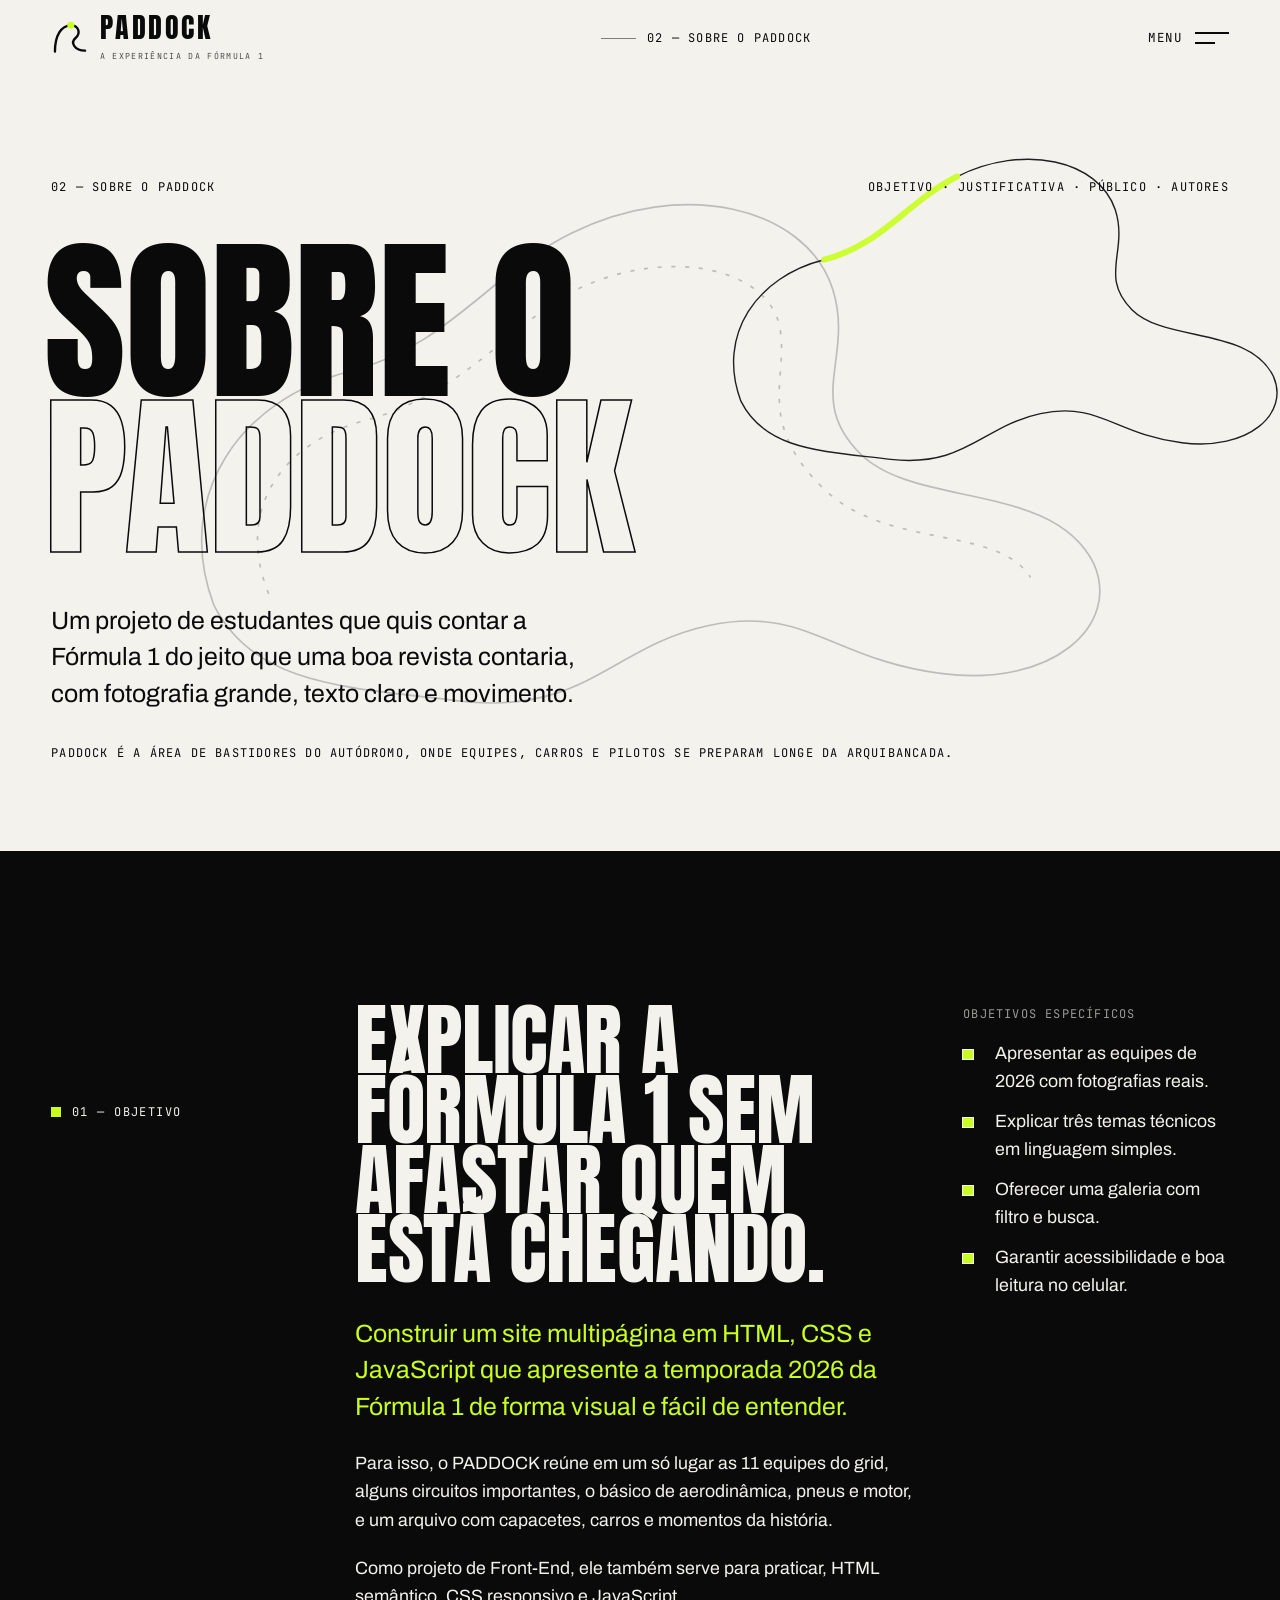
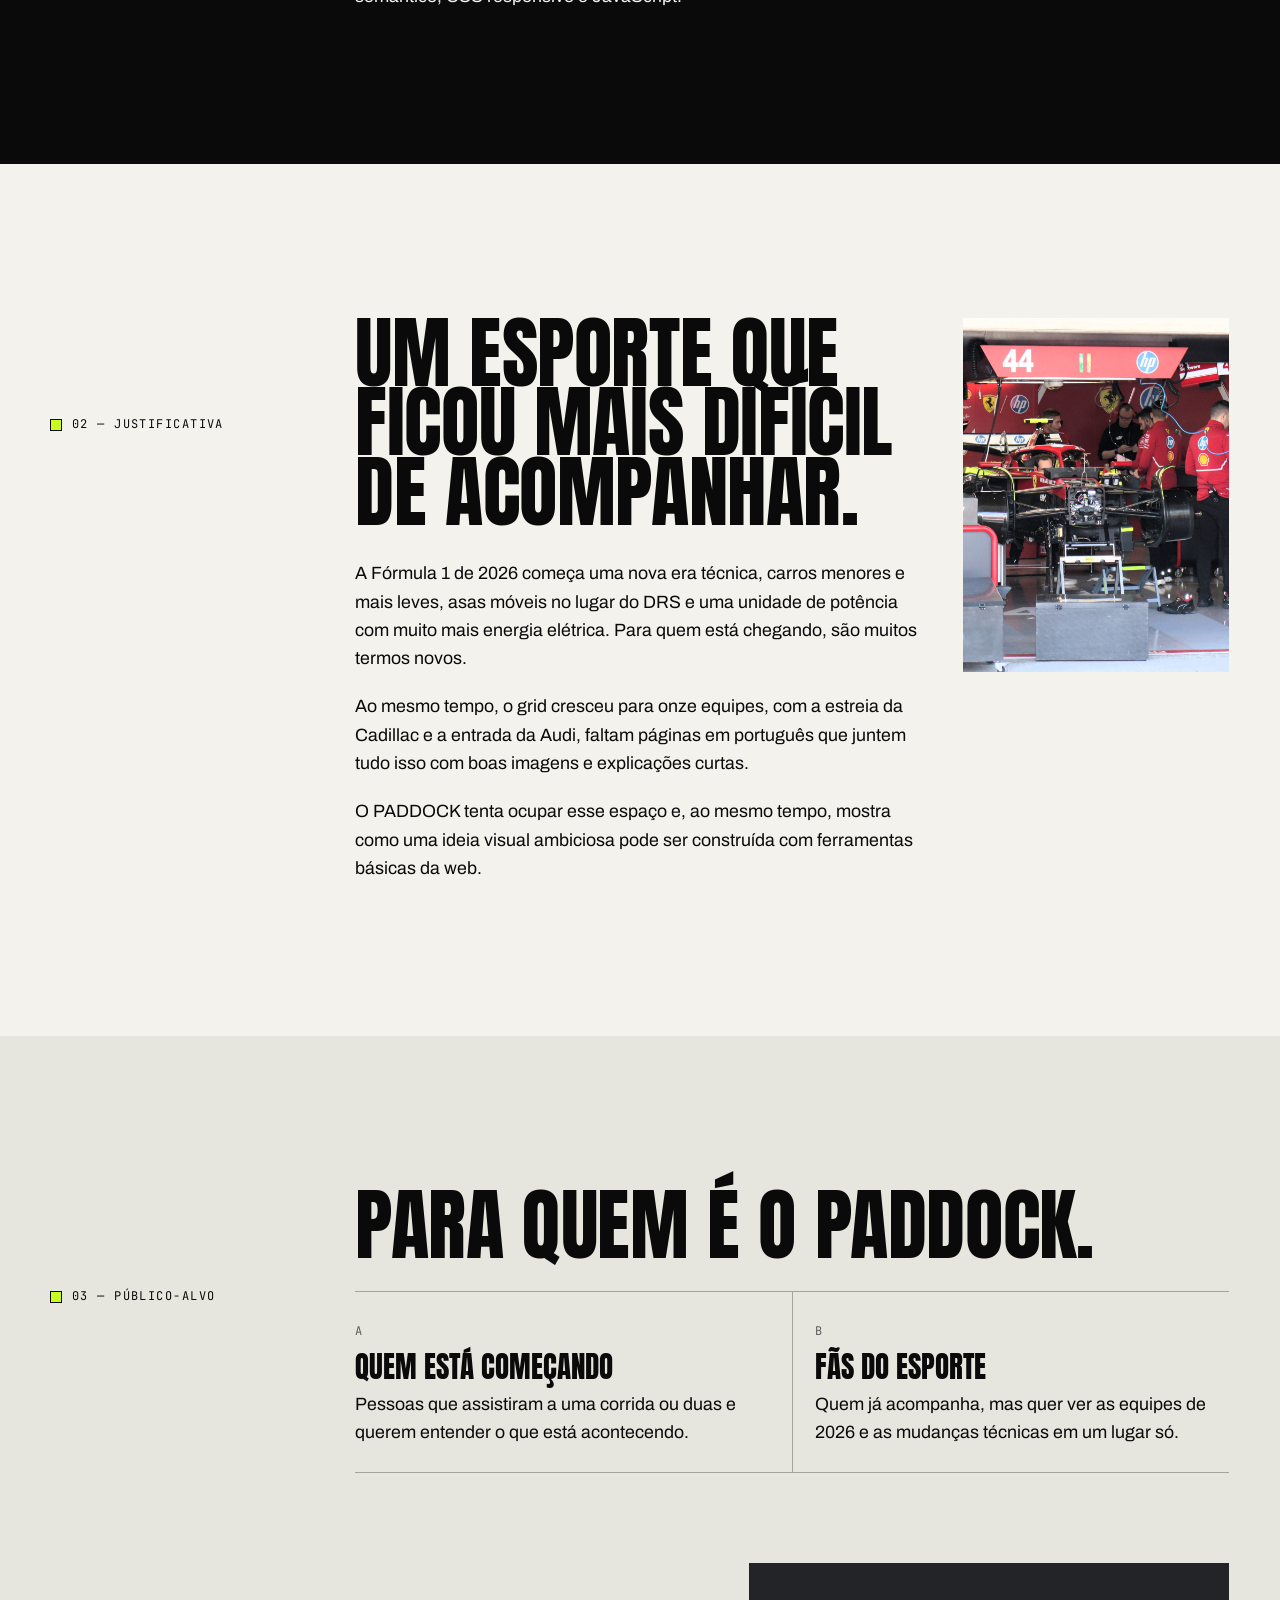
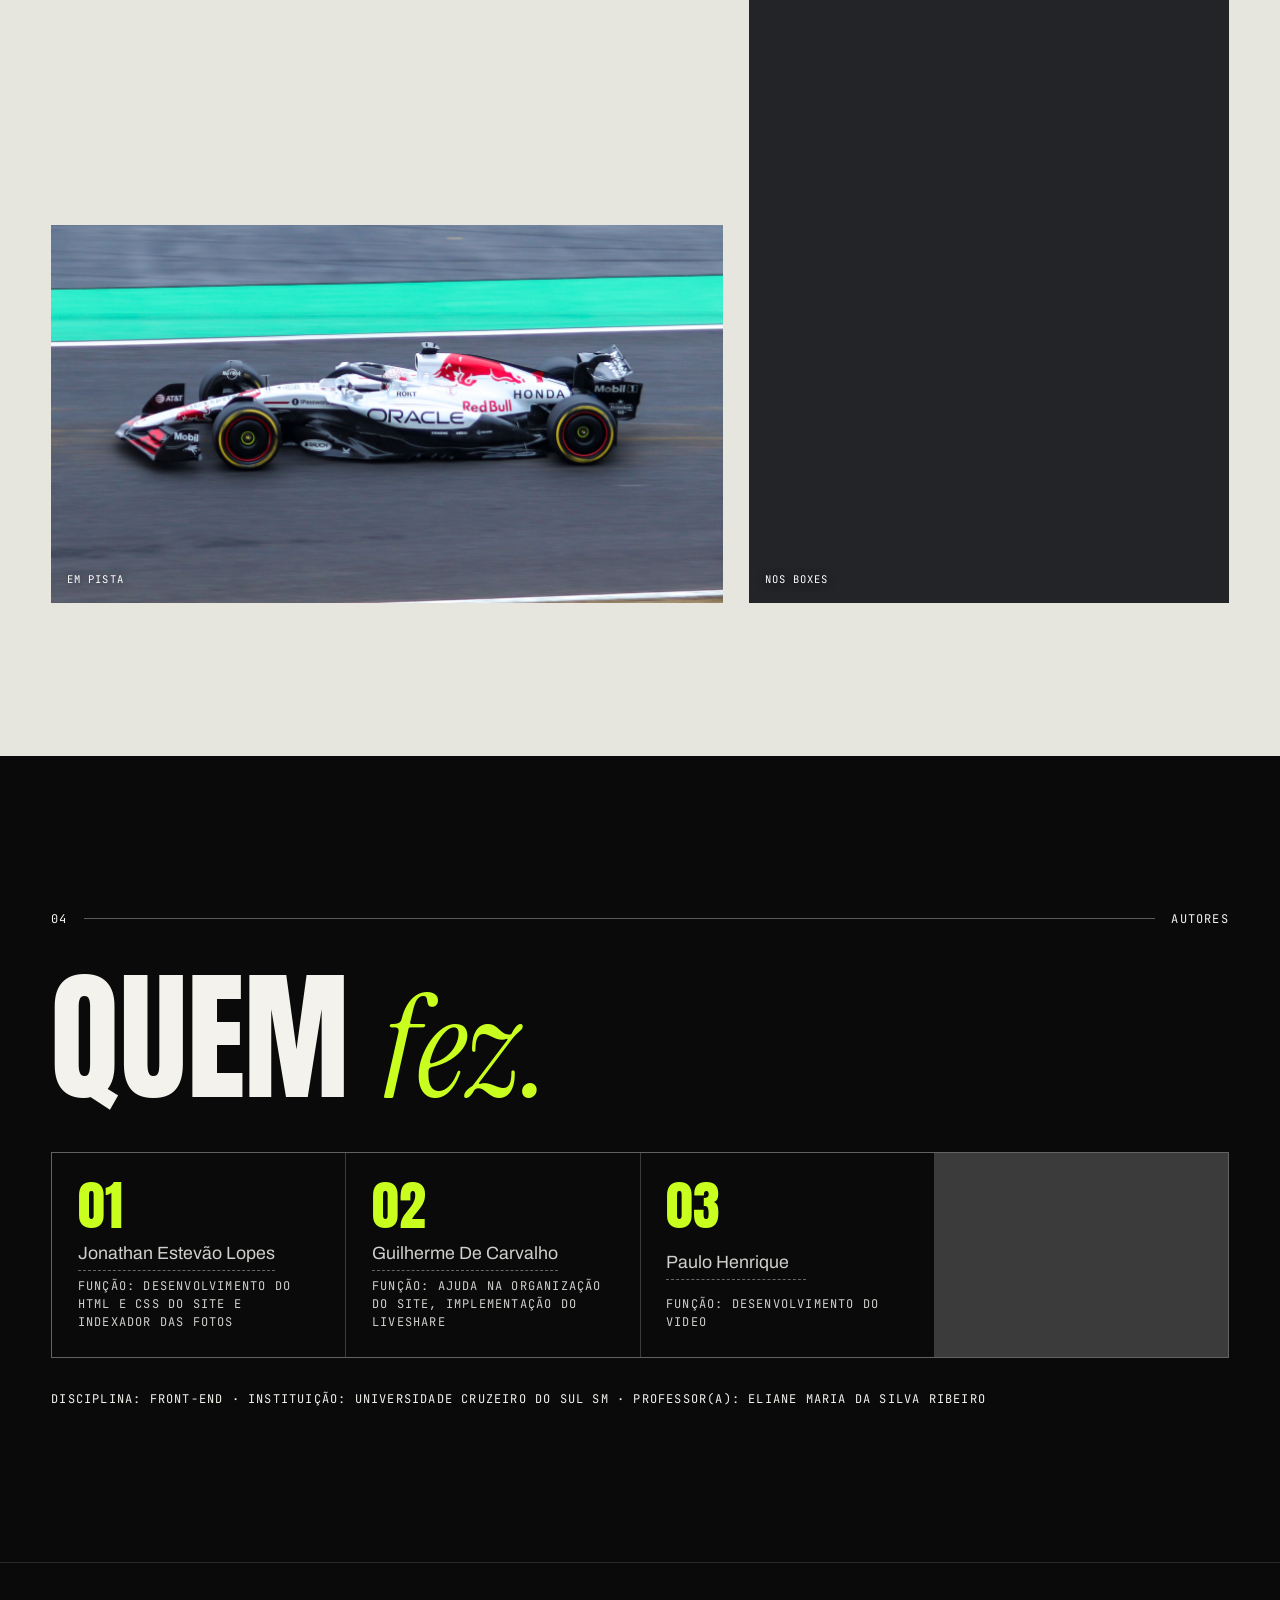
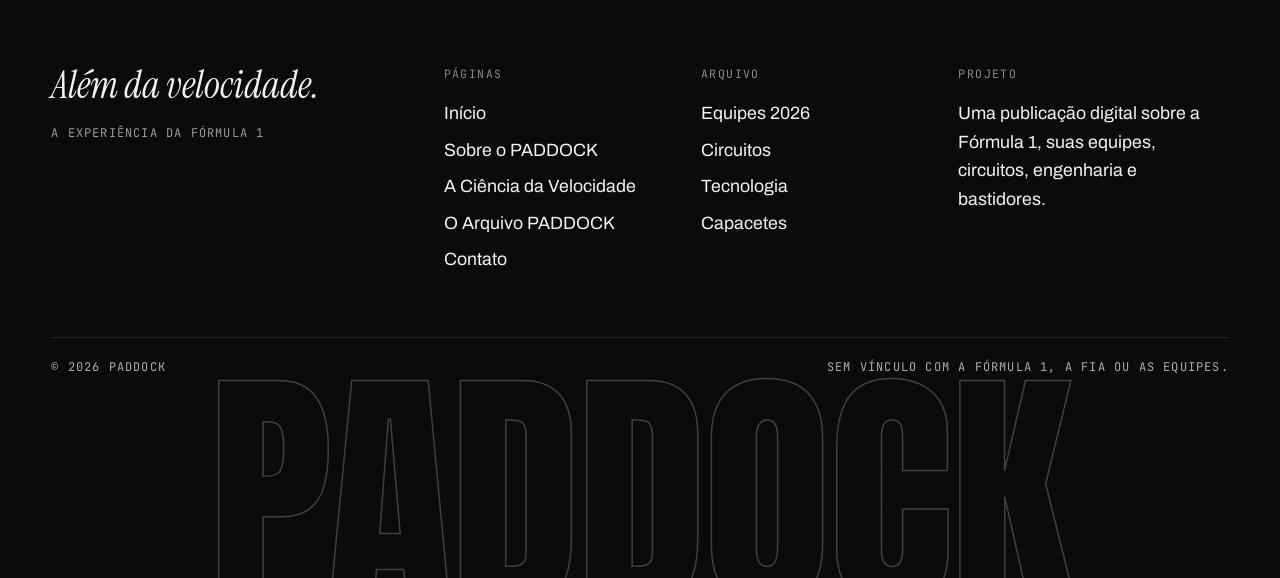
==== commit d99e0935: "Update sobre.html" ====
--- a/sobre.html
+++ b/sobre.html
@@ -151,7 +151,7 @@
       <ul class="authors" data-reveal>
         <li class="author"><span class="author__n">01</span><p><span class="fill">Jonathan Estevão Lopes</span></p><p class="mono muted">Função: Desenvolvimento do HTML e CSS do Site e indexador das Fotos</p></li>
         <li class="author"><span class="author__n">02</span><p><span class="fill">Guilherme De Carvalho</span></p><p class="mono muted">Função: Ajuda na organização do Site, implementação do LiveShare</p></li>
-        <li class="author"><span class="author__n">03</span><p><span class="fill">Paulo Henrique</span></p><p class="mono muted">Função: Desenvolvimento do video e </p></li>
+        <li class="author"><span class="author__n">03</span><p><span class="fill">Paulo Henrique</span></p><p class="mono muted">Função: Desenvolvimento do video </p></li>
       </ul>
 
       <p class="mono muted" style="margin-top:2rem" data-reveal>Disciplina: Front-End · Instituição: Universidade Cruzeiro Do Sul SM · Professor(a): Eliane Maria Da Silva Ribeiro</p>
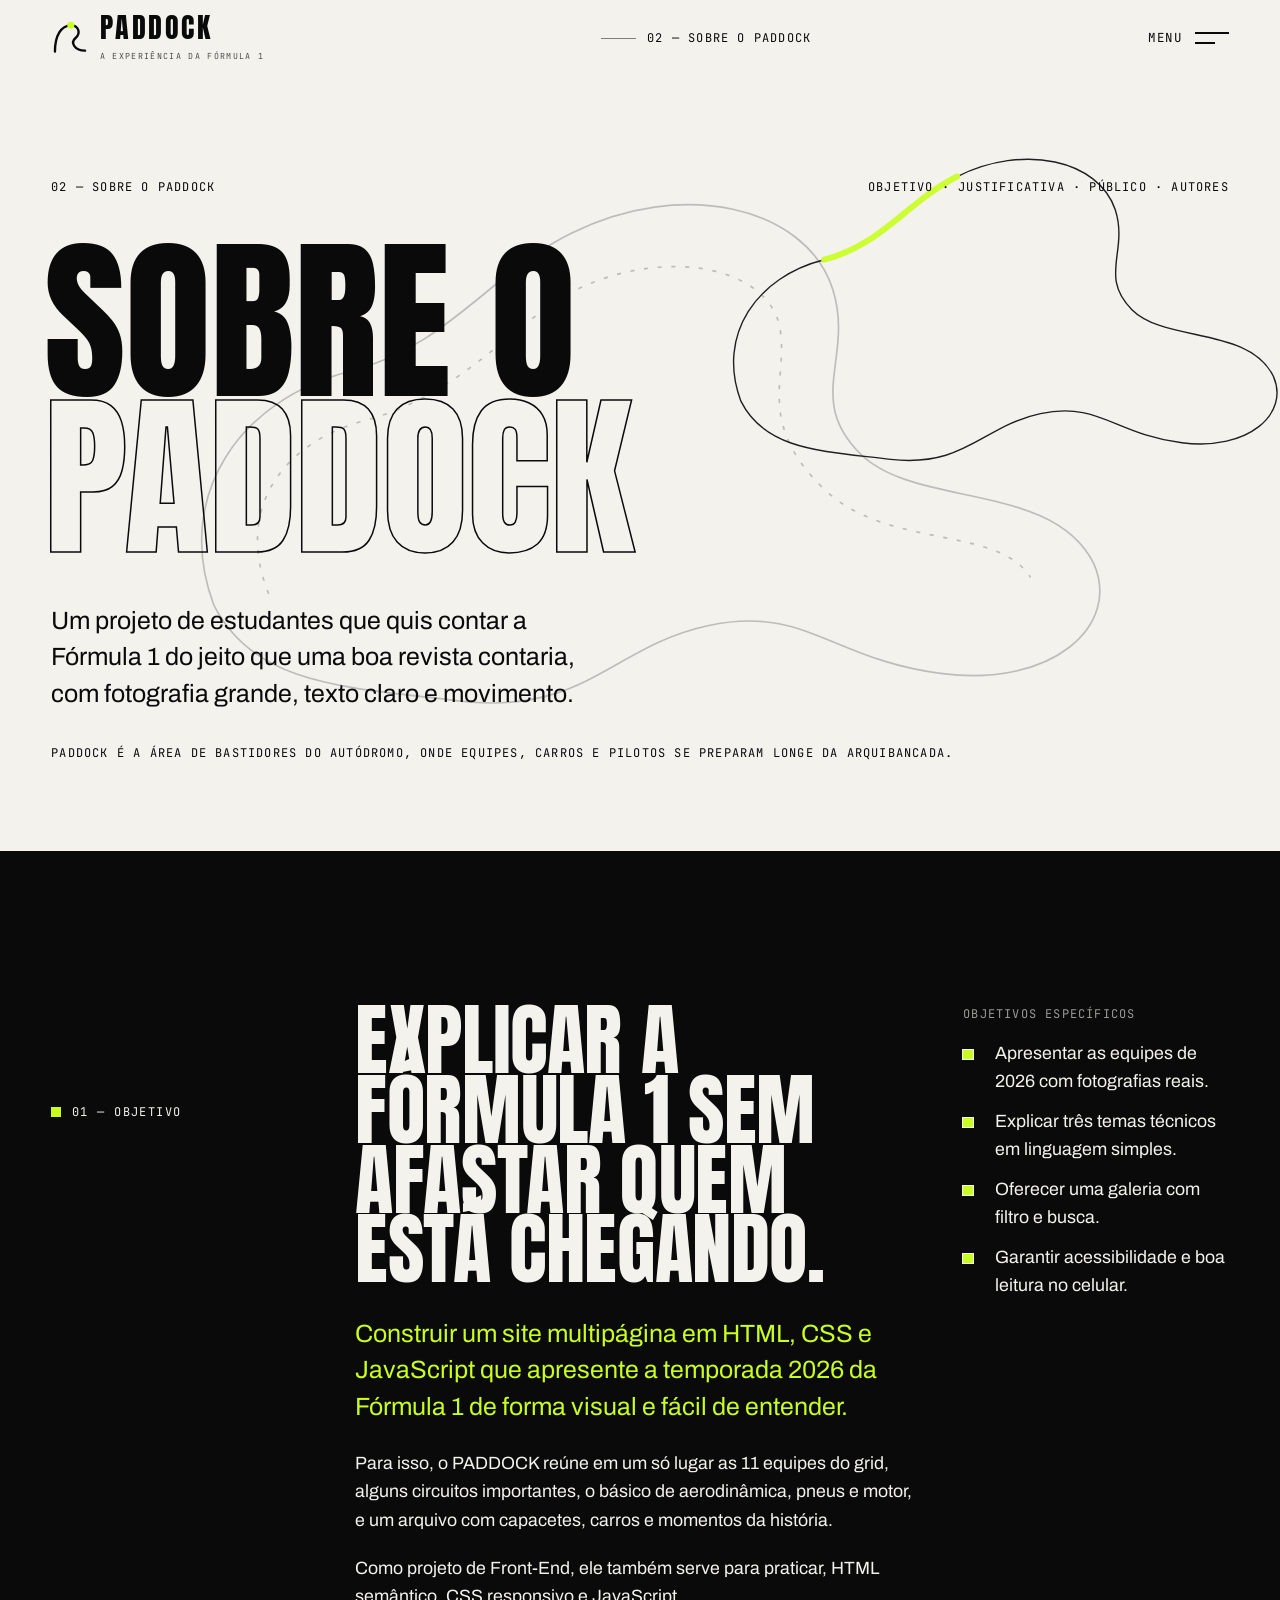
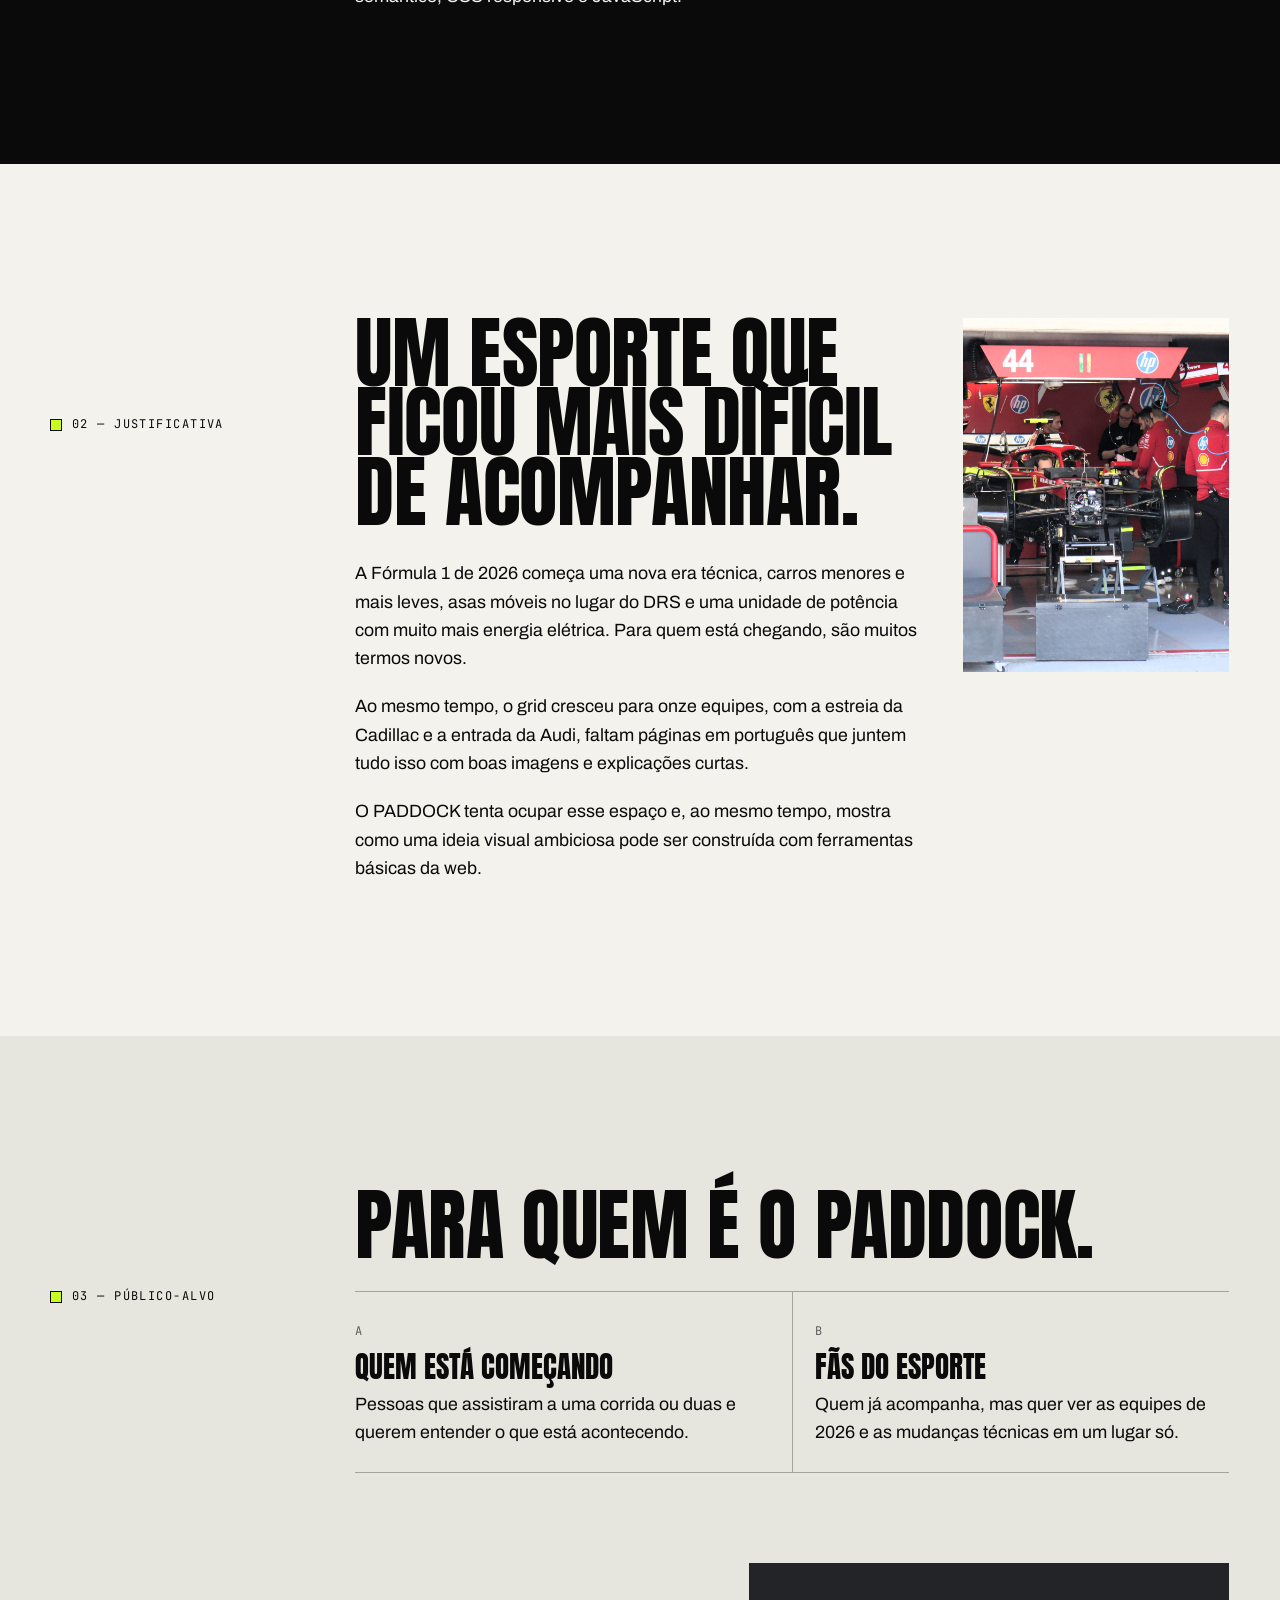
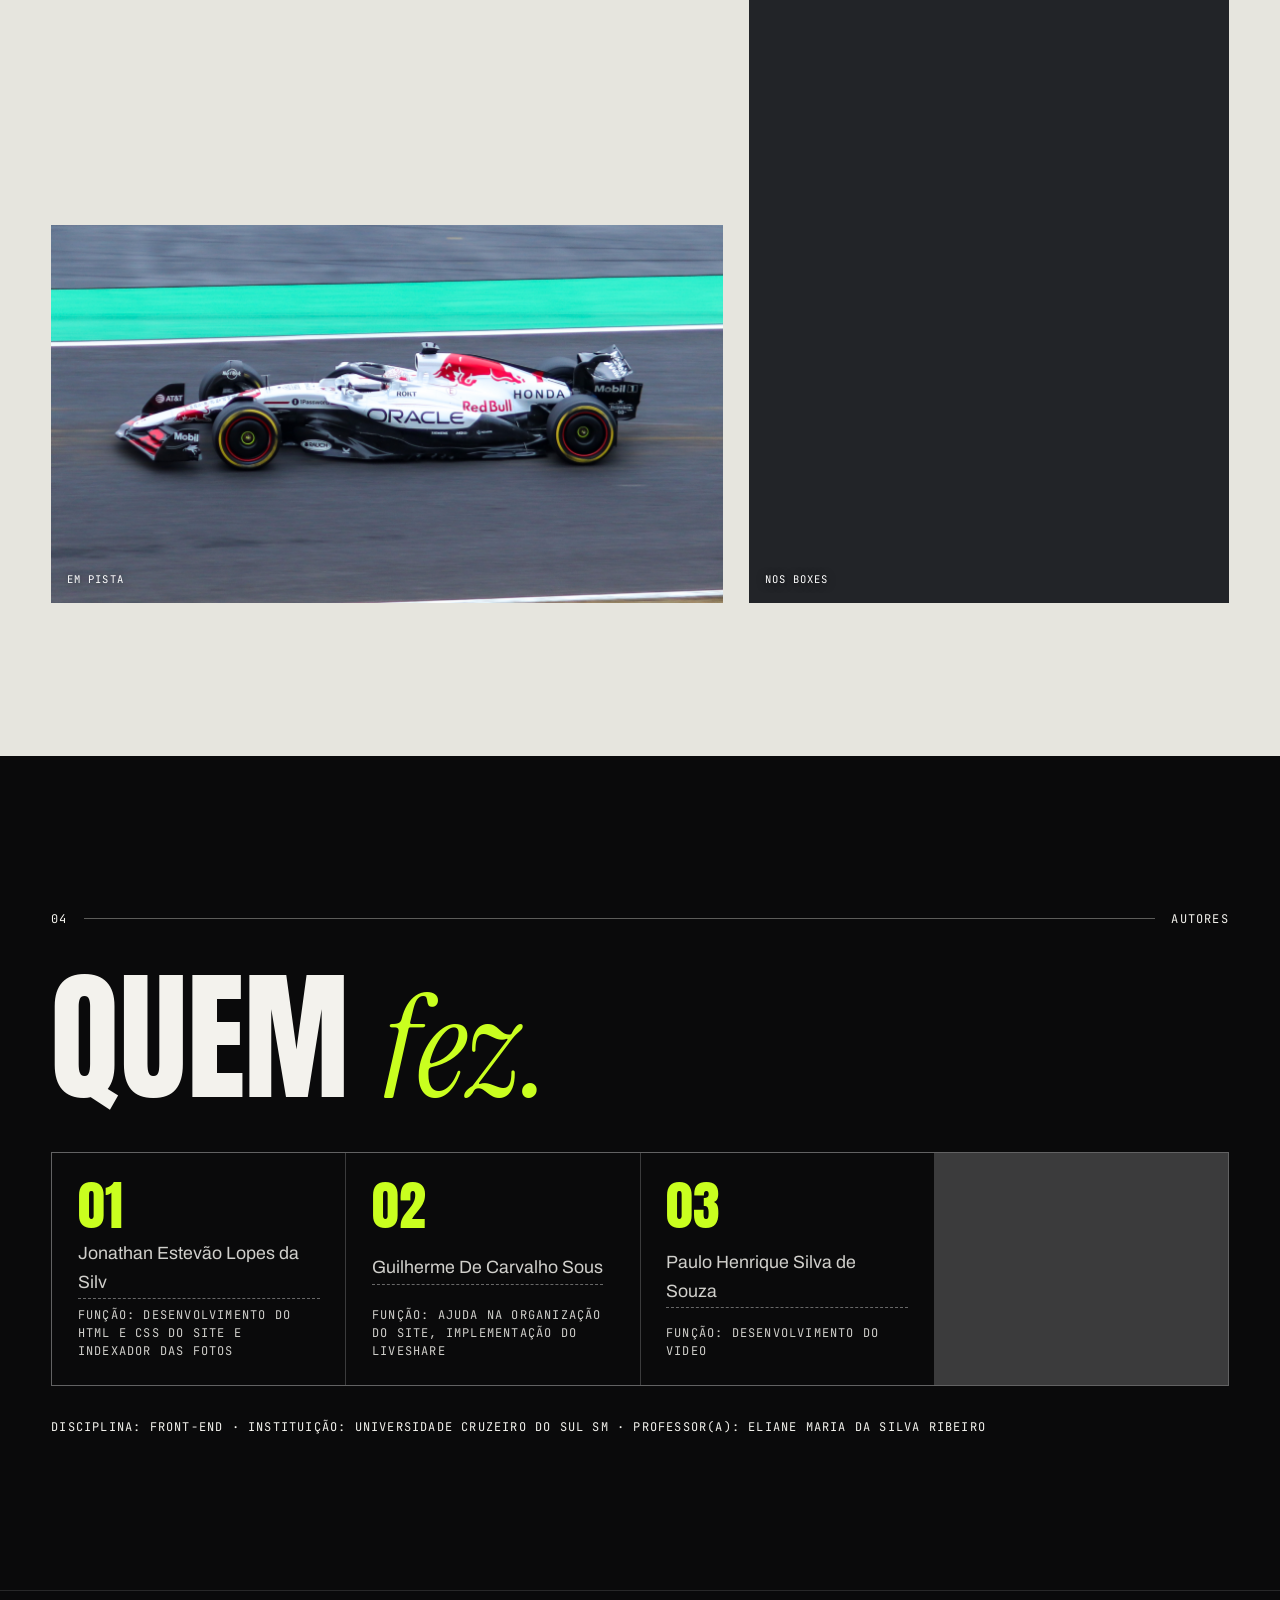
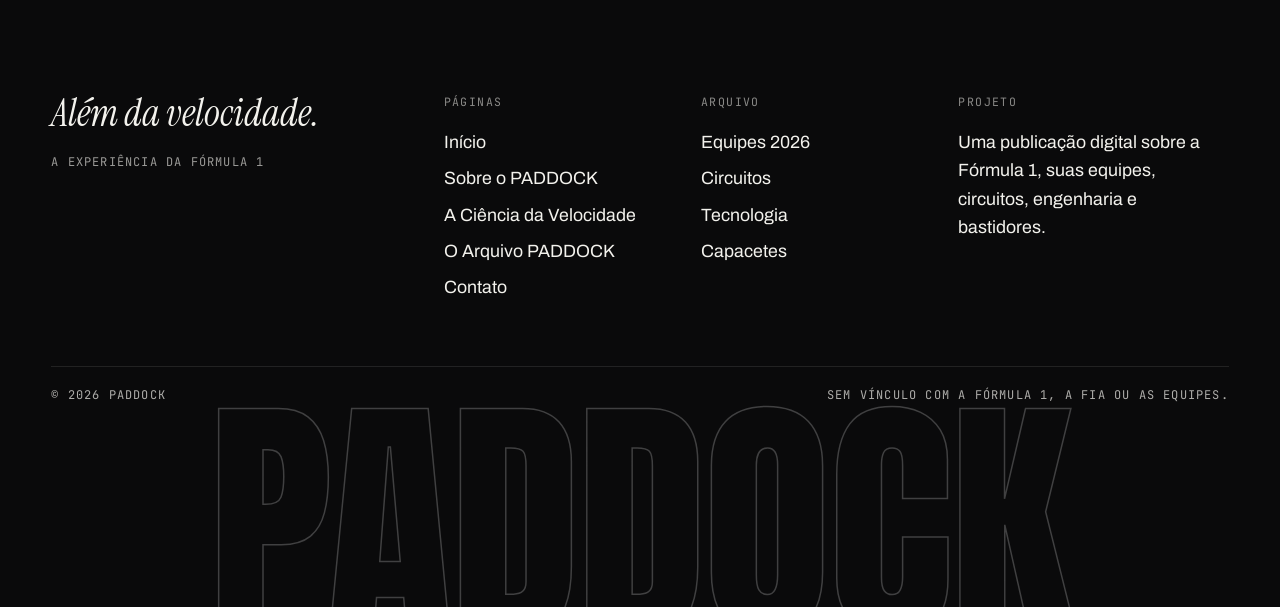
==== commit cdd79239: "Update author names in sobre.html" ====
--- a/sobre.html
+++ b/sobre.html
@@ -149,9 +149,9 @@
       <div class="marker mono"><span>04</span><span class="marker__line"></span><span>Autores</span></div>
       <h2 class="display display--lg" id="autores-titulo">Quem <span class="serif lime">fez.</span></h2>
       <ul class="authors" data-reveal>
-        <li class="author"><span class="author__n">01</span><p><span class="fill">Jonathan Estevão Lopes</span></p><p class="mono muted">Função: Desenvolvimento do HTML e CSS do Site e indexador das Fotos</p></li>
-        <li class="author"><span class="author__n">02</span><p><span class="fill">Guilherme De Carvalho</span></p><p class="mono muted">Função: Ajuda na organização do Site, implementação do LiveShare</p></li>
-        <li class="author"><span class="author__n">03</span><p><span class="fill">Paulo Henrique</span></p><p class="mono muted">Função: Desenvolvimento do video </p></li>
+        <li class="author"><span class="author__n">01</span><p><span class="fill">Jonathan Estevão Lopes da Silv</span></p><p class="mono muted">Função: Desenvolvimento do HTML e CSS do Site e indexador das Fotos</p></li>
+        <li class="author"><span class="author__n">02</span><p><span class="fill">Guilherme De Carvalho Sous</span></p><p class="mono muted">Função: Ajuda na organização do Site, implementação do LiveShare</p></li>
+        <li class="author"><span class="author__n">03</span><p><span class="fill">Paulo Henrique Silva de Souza</span></p><p class="mono muted">Função: Desenvolvimento do video</p></li>
       </ul>
 
       <p class="mono muted" style="margin-top:2rem" data-reveal>Disciplina: Front-End · Instituição: Universidade Cruzeiro Do Sul SM · Professor(a): Eliane Maria Da Silva Ribeiro</p>
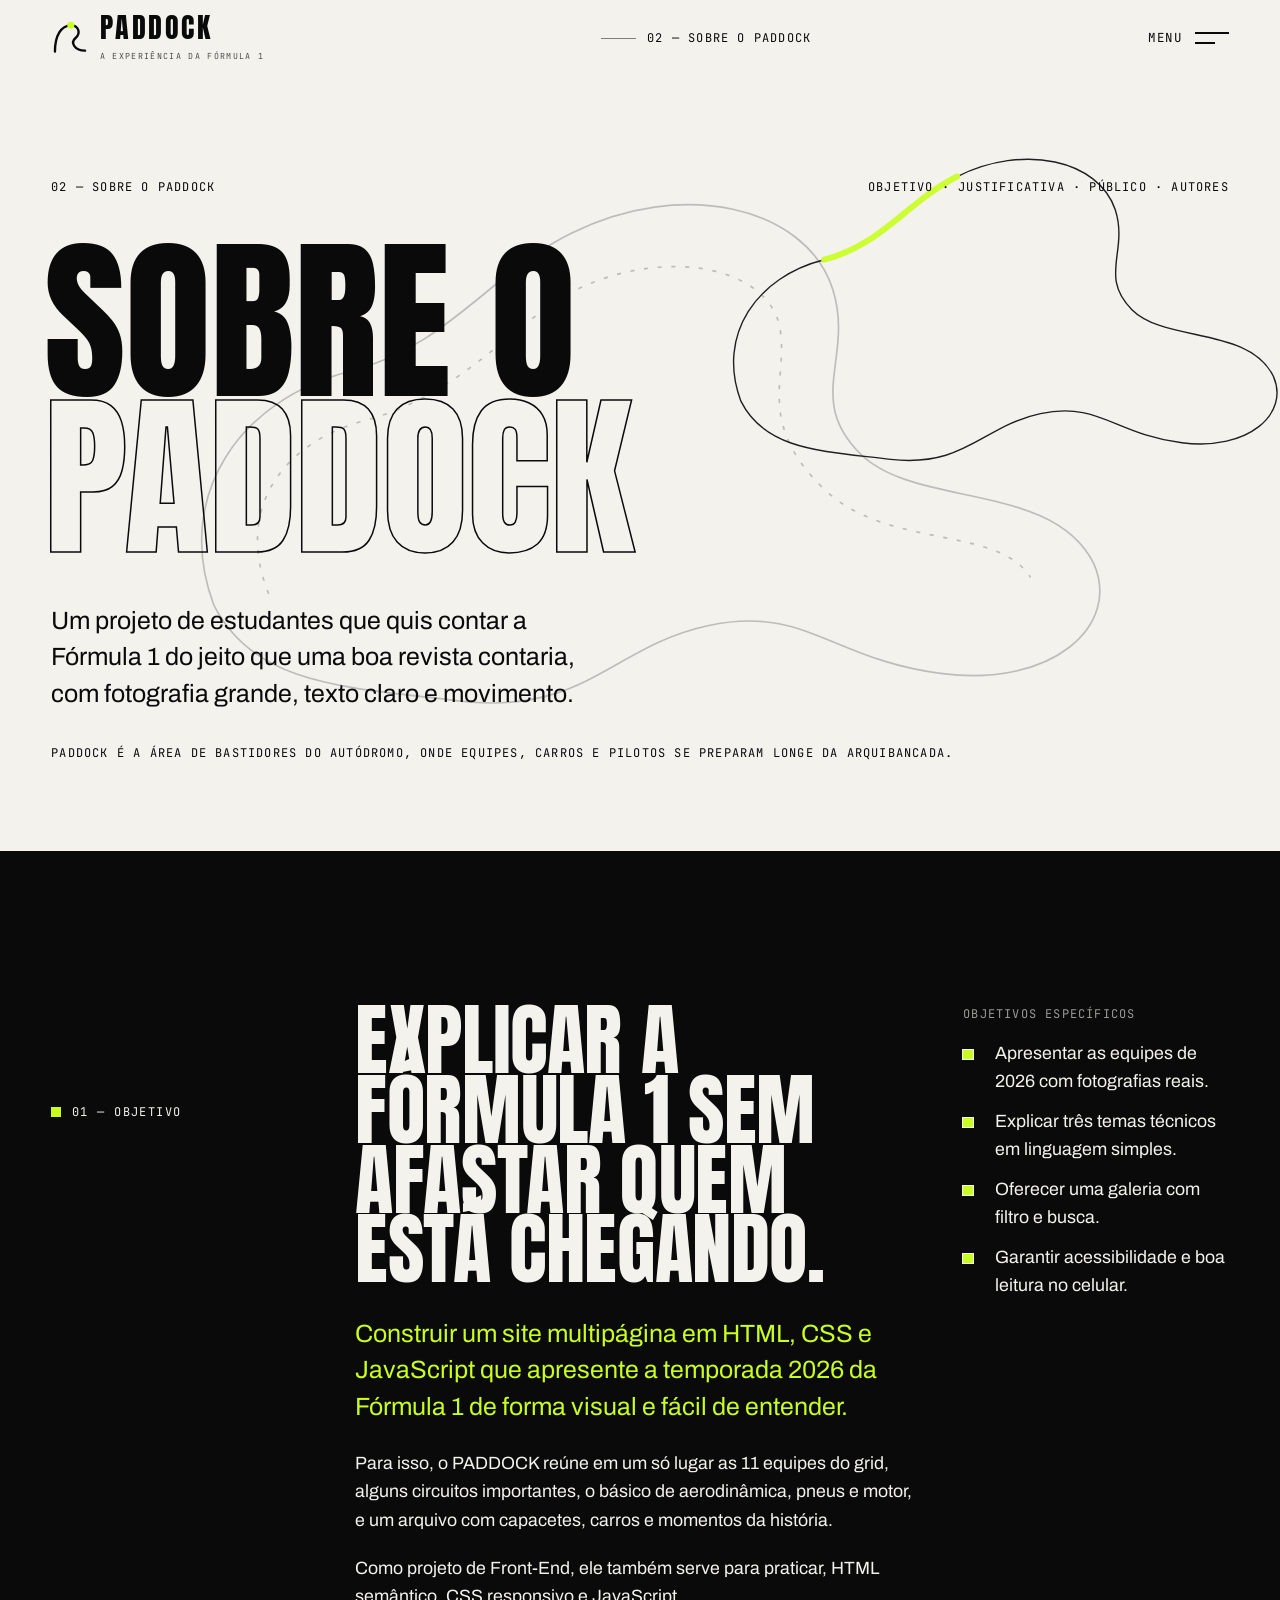
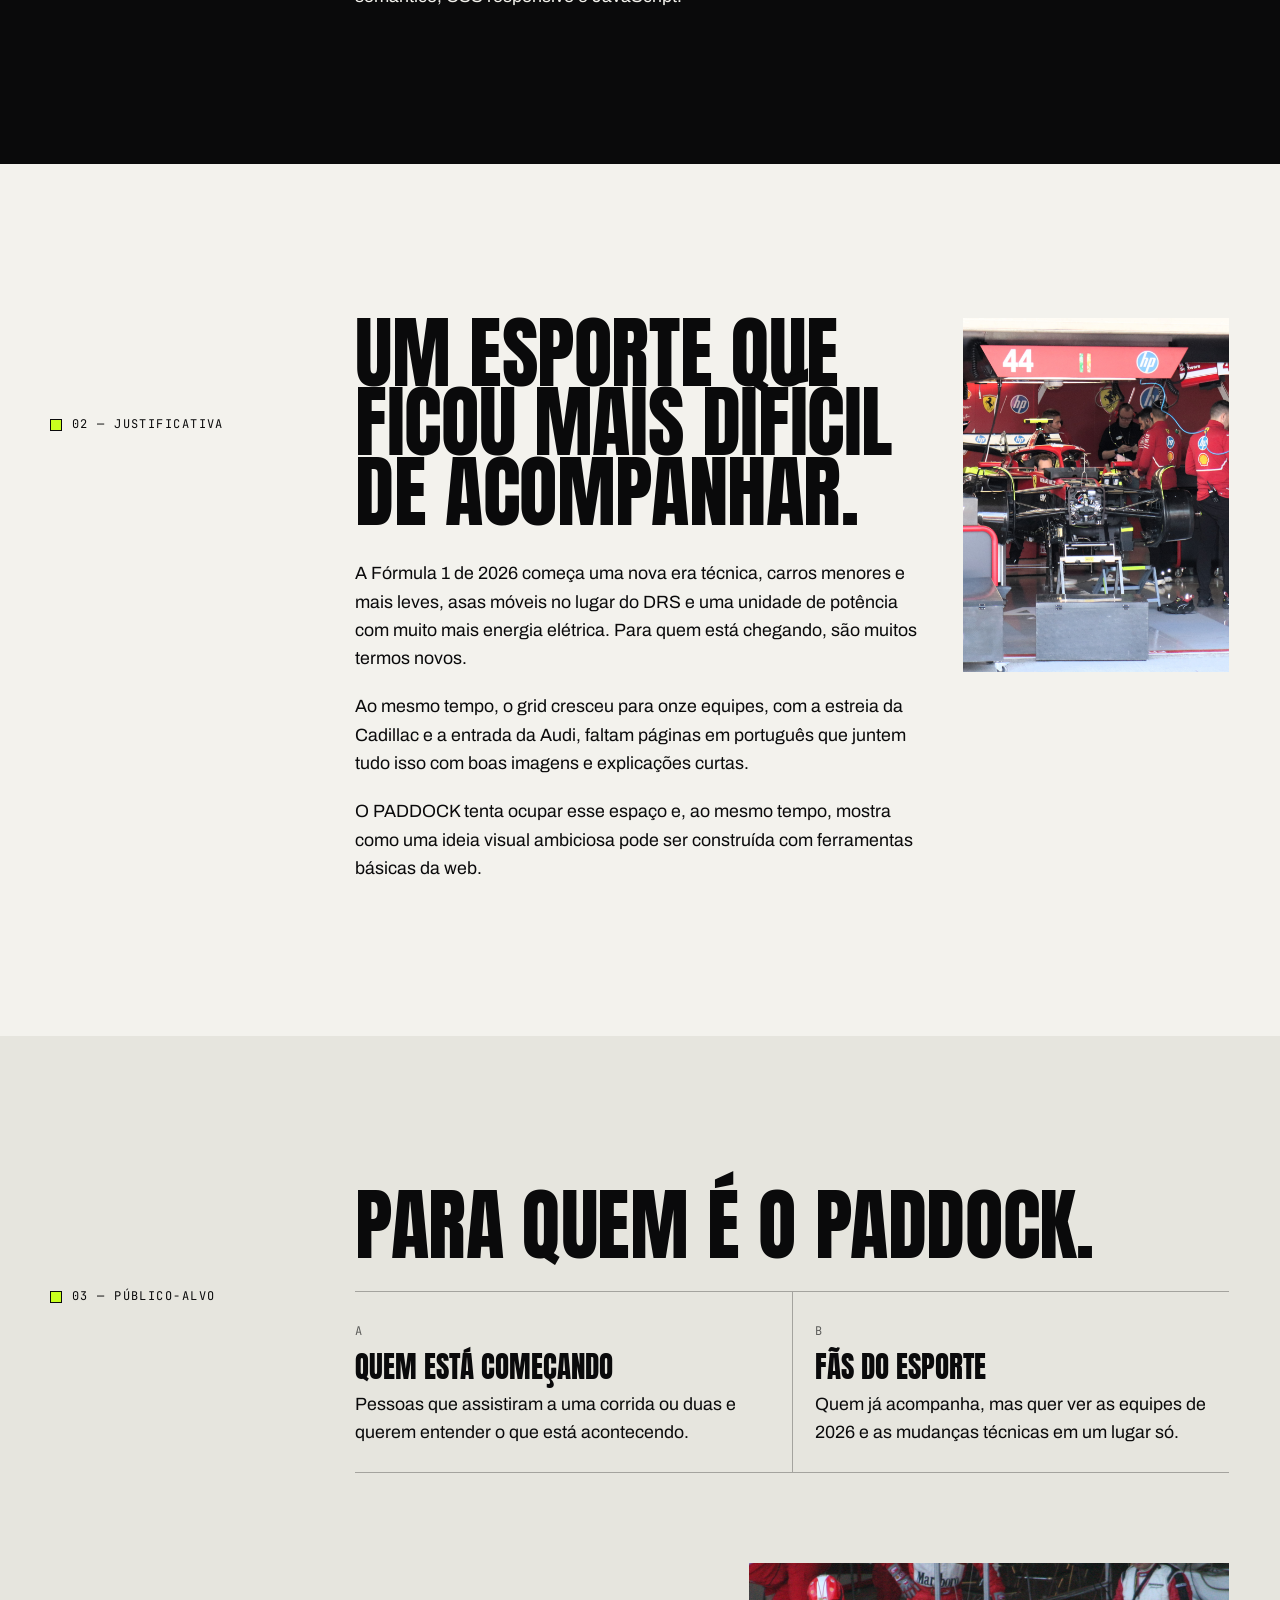
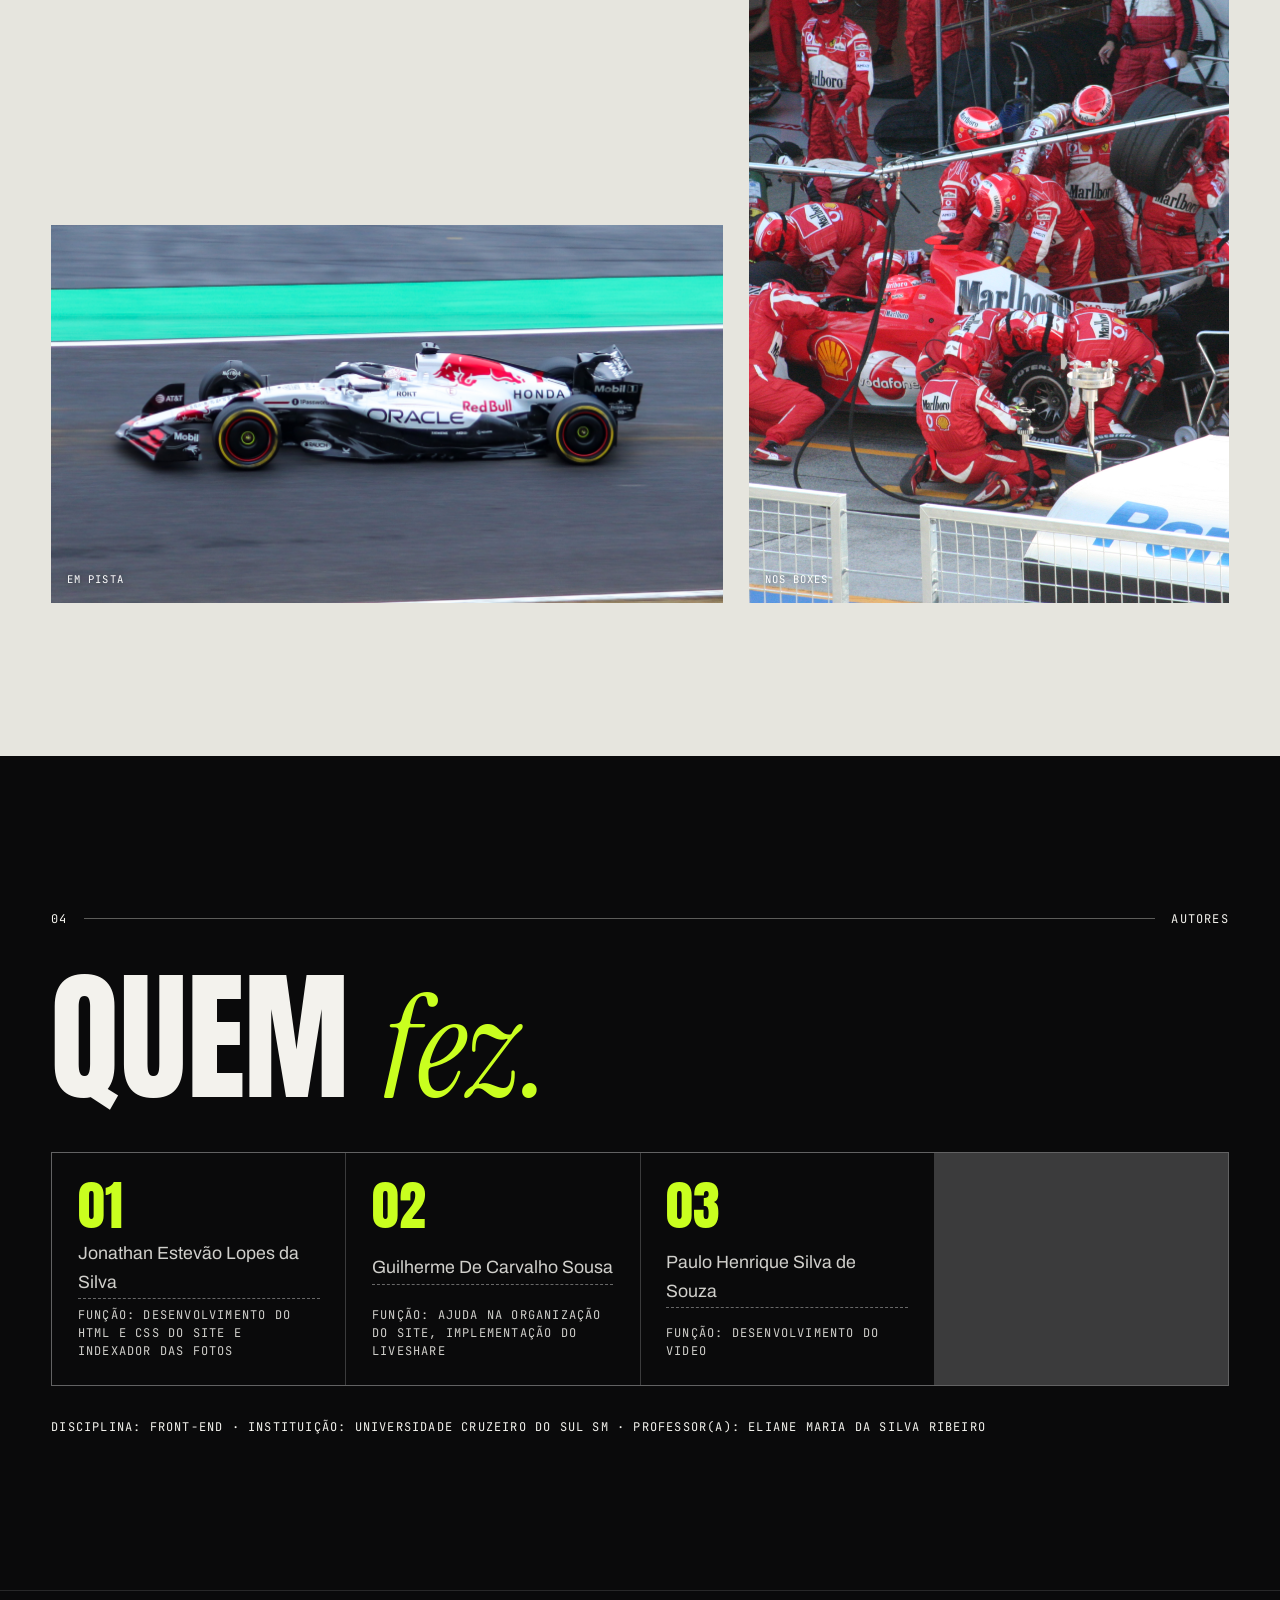
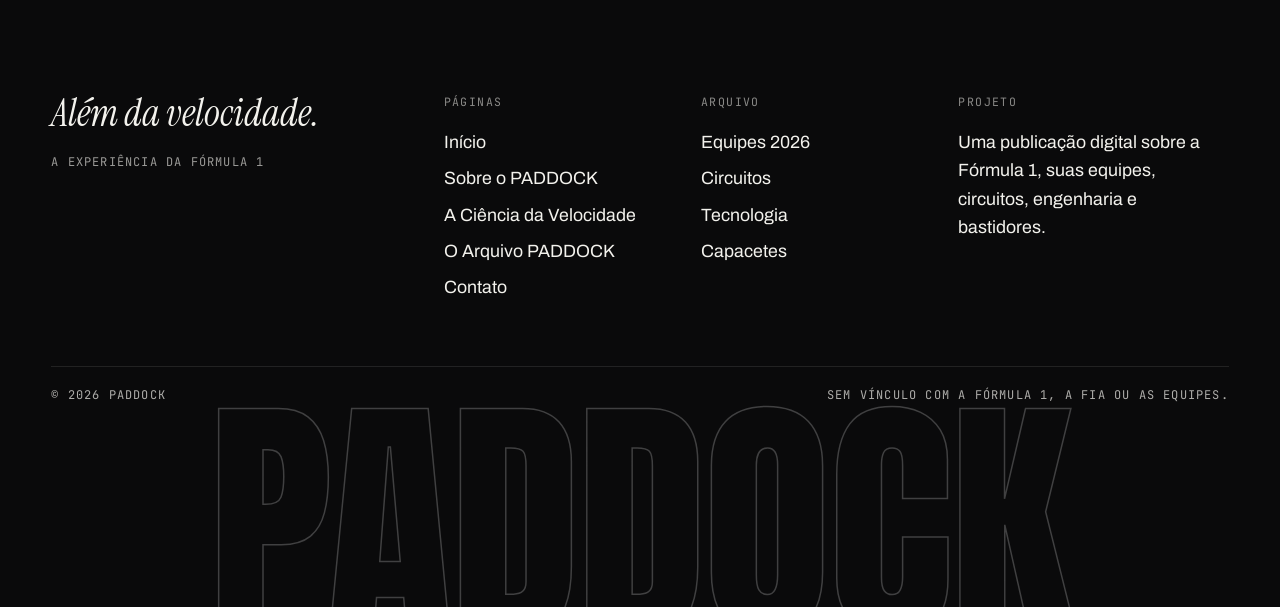
==== commit 70750ff0: "Correct author names in sobre.html" ====
--- a/sobre.html
+++ b/sobre.html
@@ -149,8 +149,8 @@
       <div class="marker mono"><span>04</span><span class="marker__line"></span><span>Autores</span></div>
       <h2 class="display display--lg" id="autores-titulo">Quem <span class="serif lime">fez.</span></h2>
       <ul class="authors" data-reveal>
-        <li class="author"><span class="author__n">01</span><p><span class="fill">Jonathan Estevão Lopes da Silv</span></p><p class="mono muted">Função: Desenvolvimento do HTML e CSS do Site e indexador das Fotos</p></li>
-        <li class="author"><span class="author__n">02</span><p><span class="fill">Guilherme De Carvalho Sous</span></p><p class="mono muted">Função: Ajuda na organização do Site, implementação do LiveShare</p></li>
+        <li class="author"><span class="author__n">01</span><p><span class="fill">Jonathan Estevão Lopes da Silva</span></p><p class="mono muted">Função: Desenvolvimento do HTML e CSS do Site e indexador das Fotos</p></li>
+        <li class="author"><span class="author__n">02</span><p><span class="fill">Guilherme De Carvalho Sousa</span></p><p class="mono muted">Função: Ajuda na organização do Site, implementação do LiveShare</p></li>
         <li class="author"><span class="author__n">03</span><p><span class="fill">Paulo Henrique Silva de Souza</span></p><p class="mono muted">Função: Desenvolvimento do video</p></li>
       </ul>
 
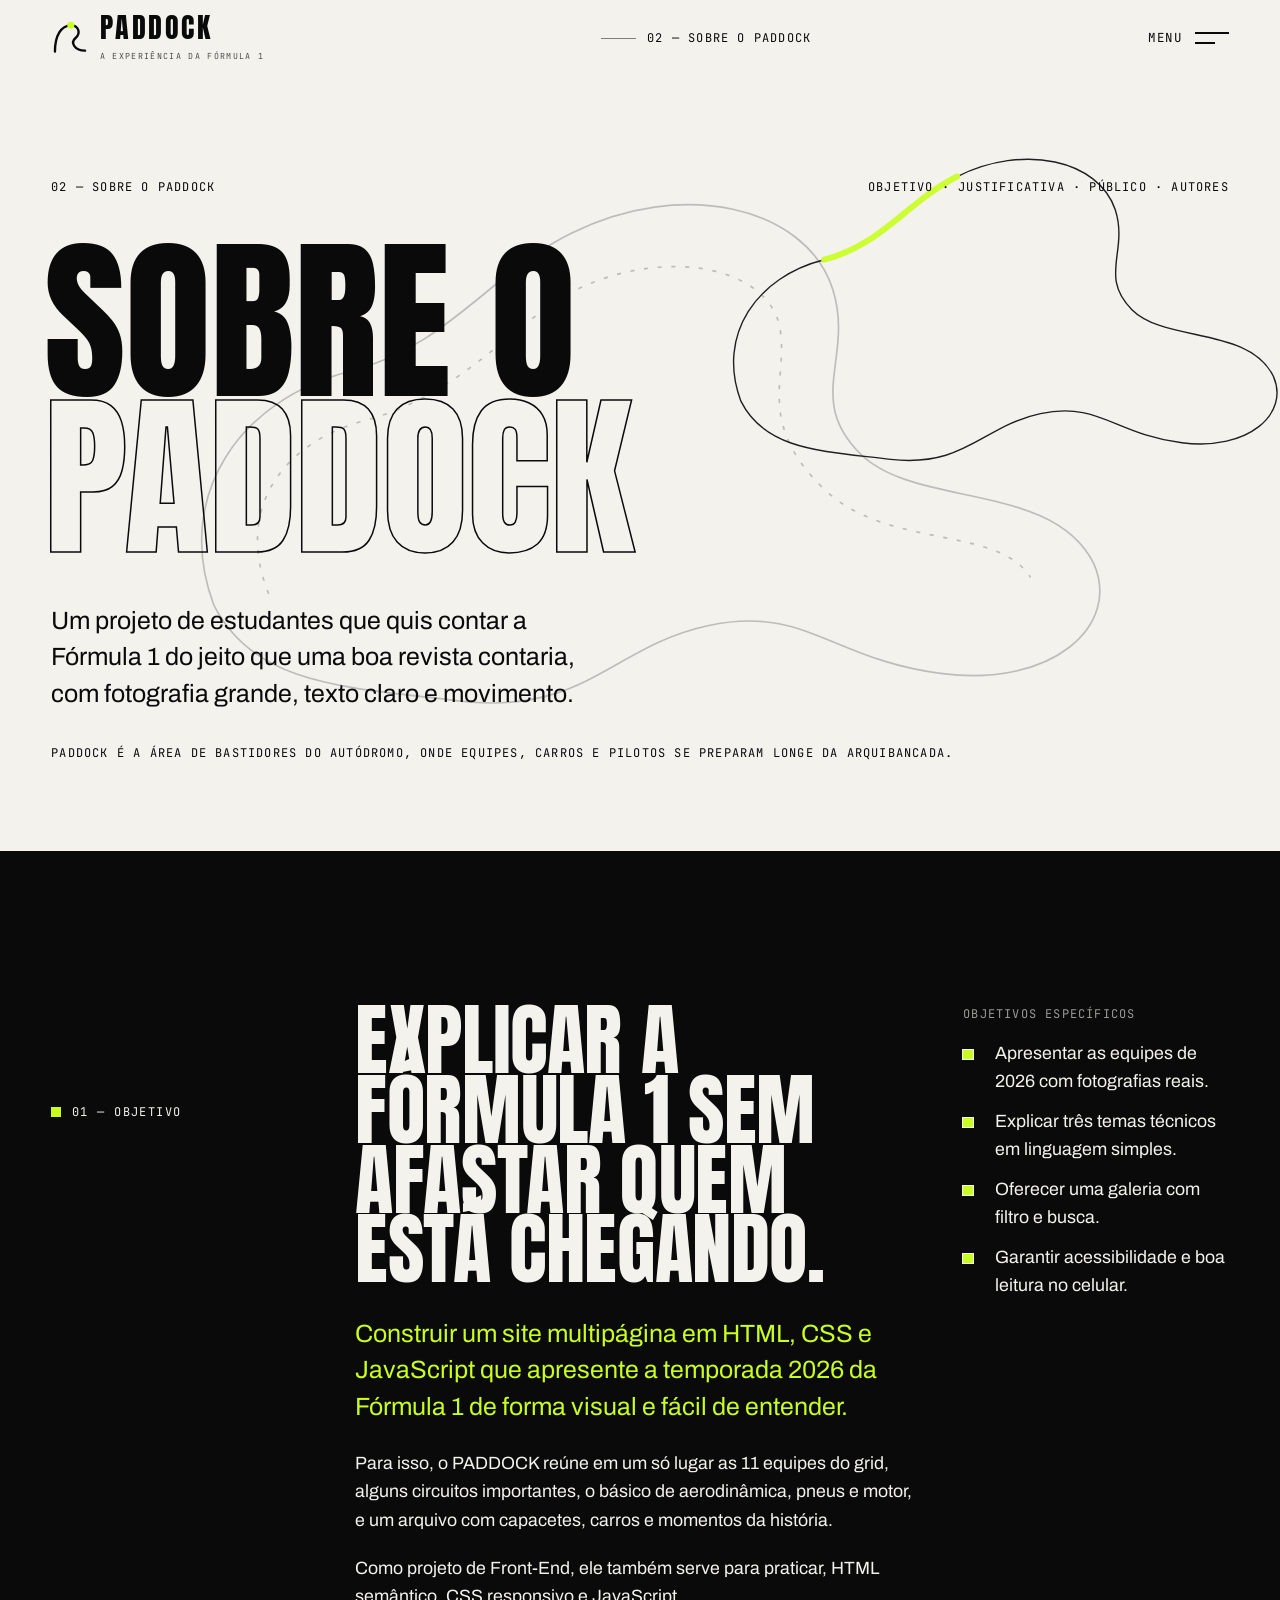
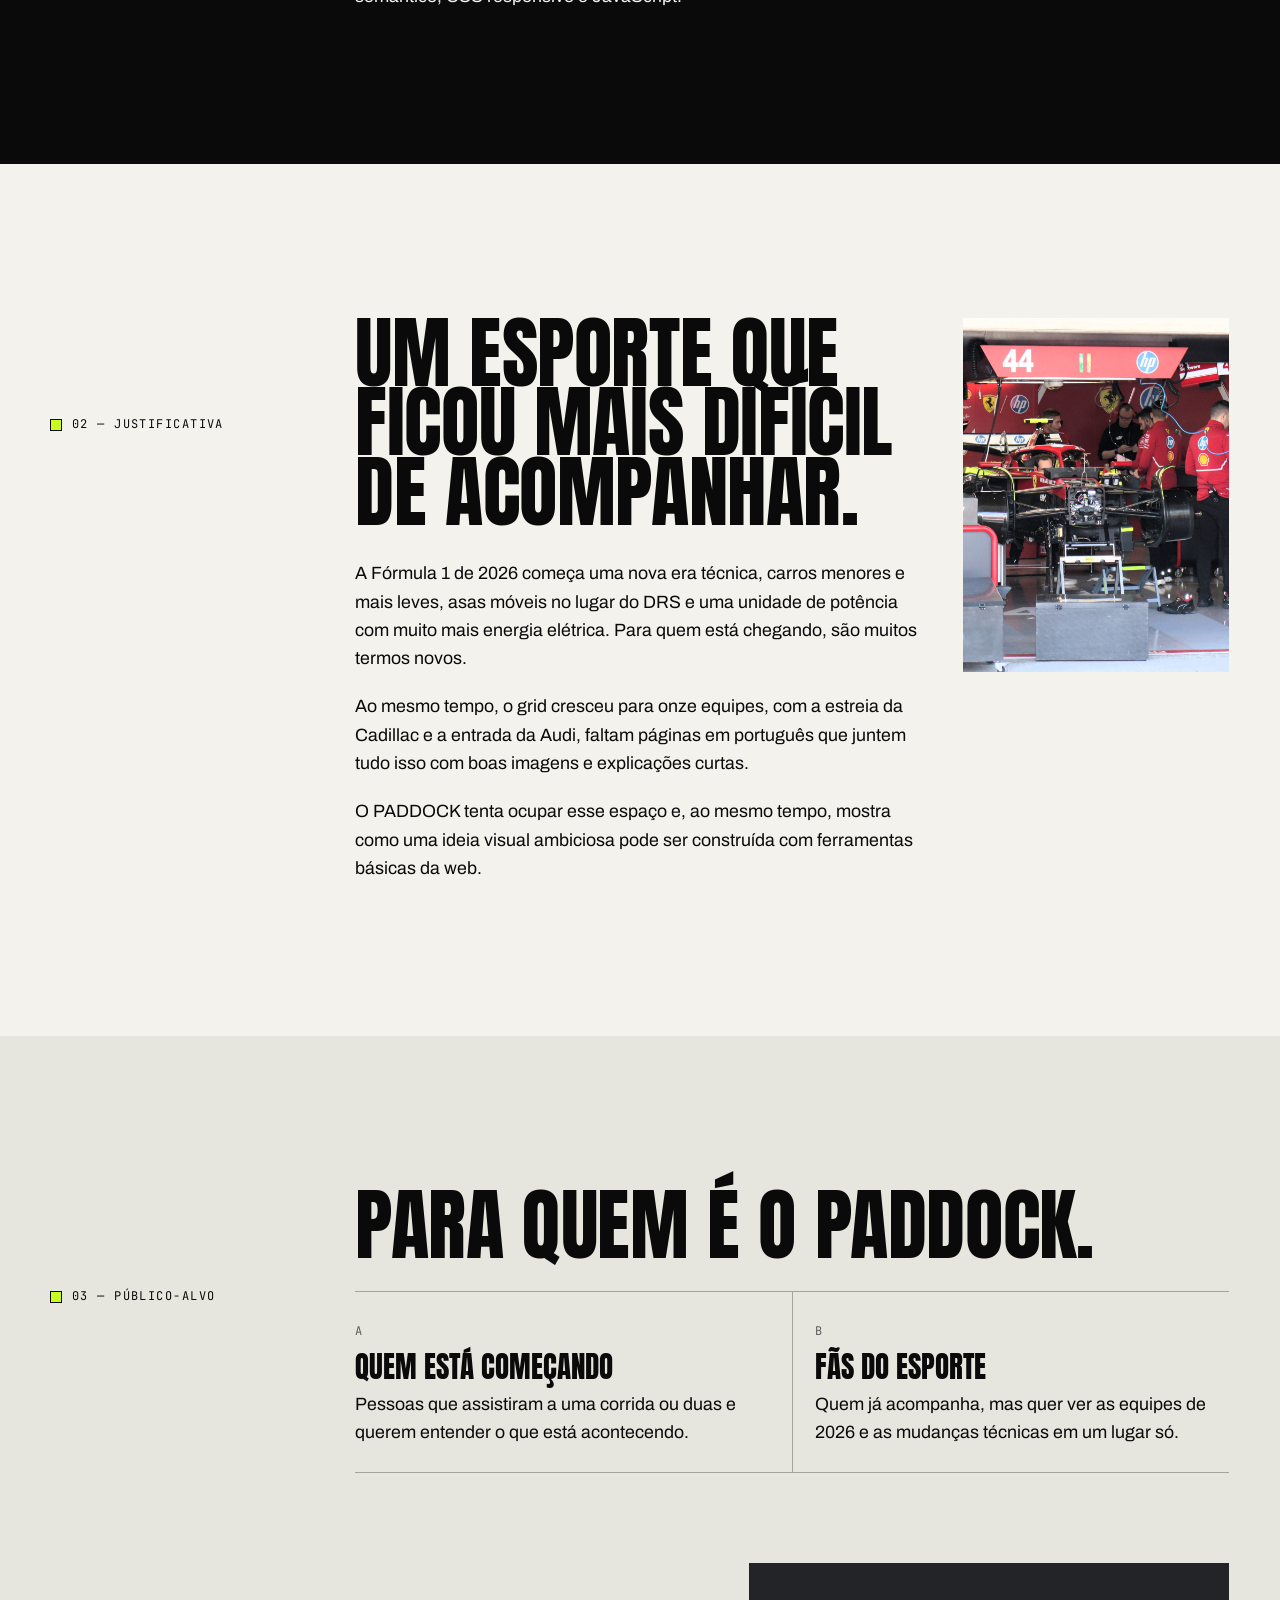
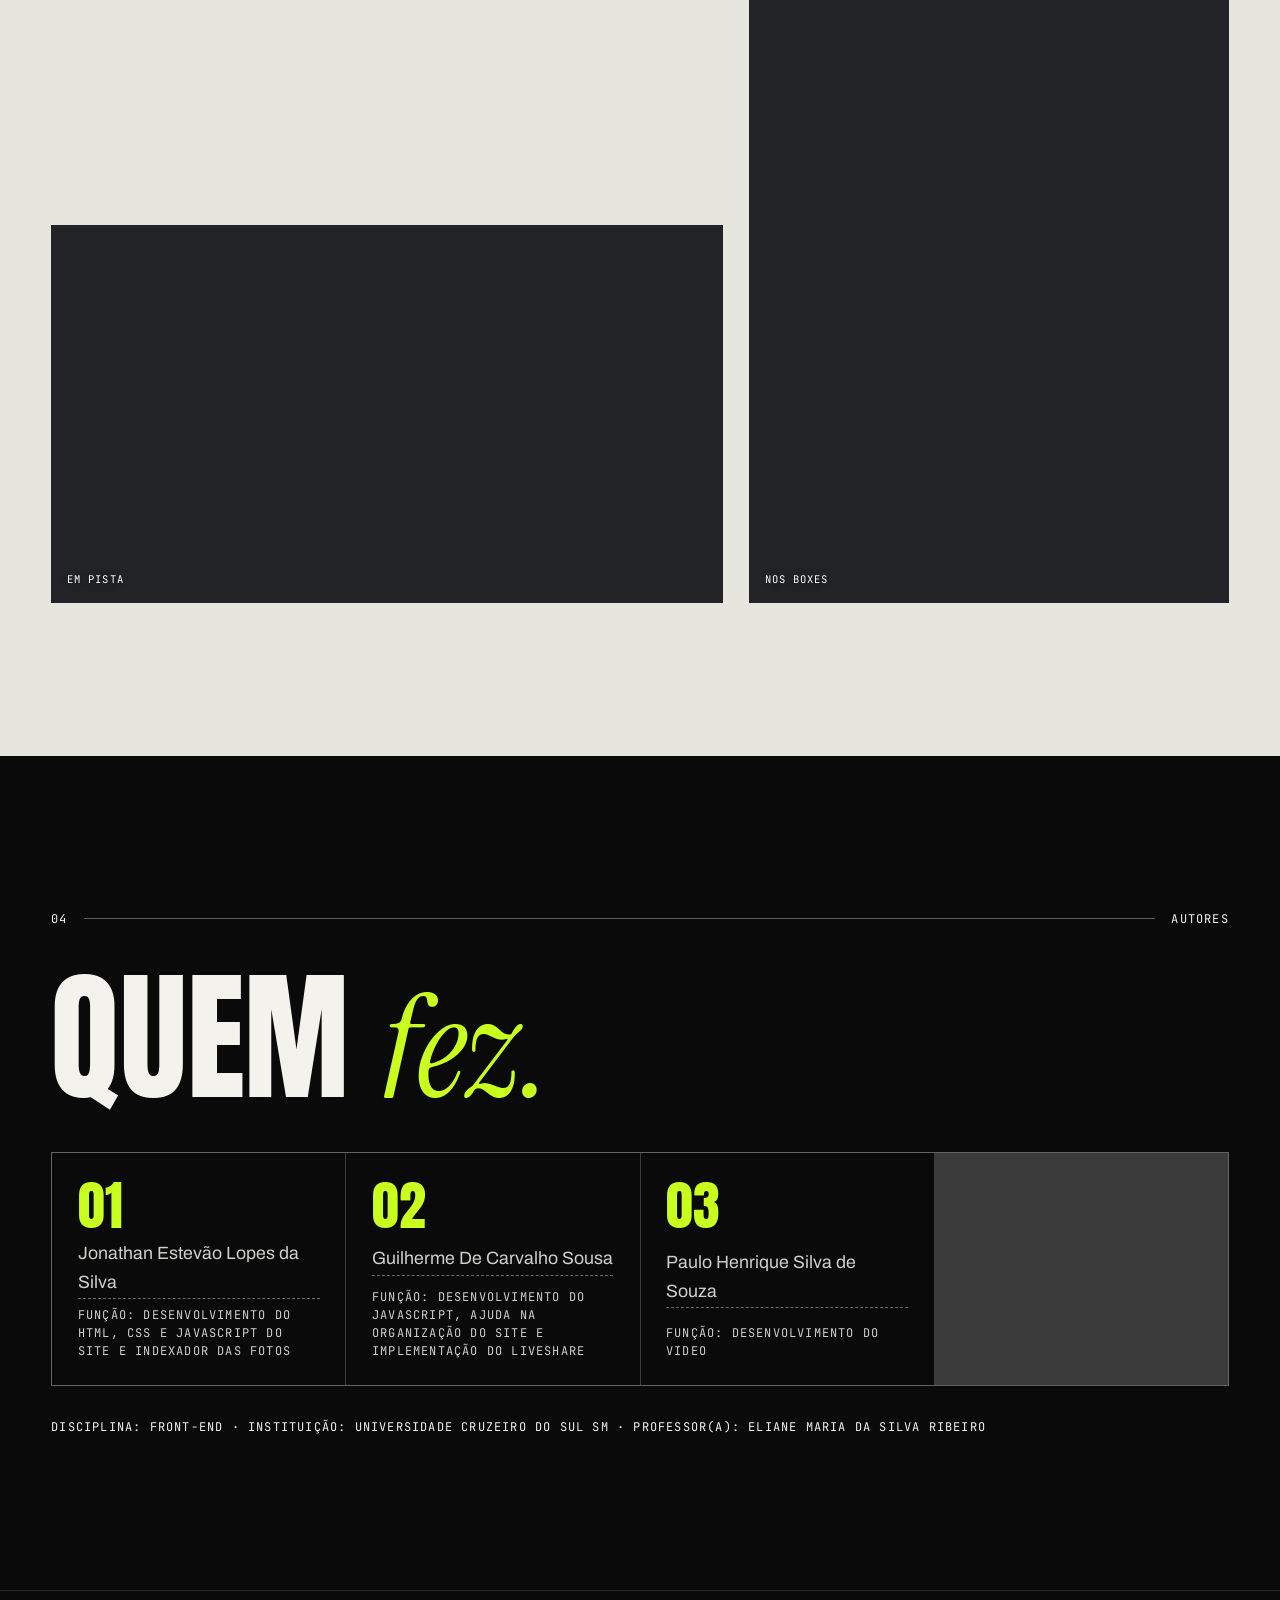
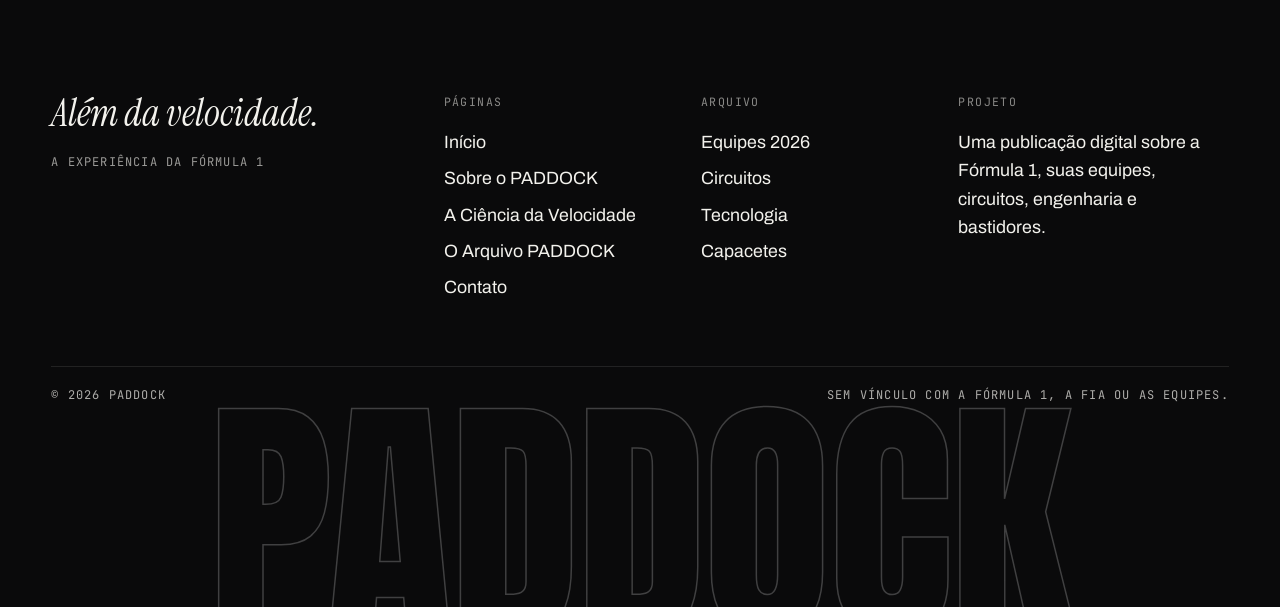
==== commit 206939e8: "sobre.html" ====
--- a/sobre.html
+++ b/sobre.html
@@ -149,8 +149,8 @@
       <div class="marker mono"><span>04</span><span class="marker__line"></span><span>Autores</span></div>
       <h2 class="display display--lg" id="autores-titulo">Quem <span class="serif lime">fez.</span></h2>
       <ul class="authors" data-reveal>
-        <li class="author"><span class="author__n">01</span><p><span class="fill">Jonathan Estevão Lopes da Silva</span></p><p class="mono muted">Função: Desenvolvimento do HTML e CSS do Site e indexador das Fotos</p></li>
-        <li class="author"><span class="author__n">02</span><p><span class="fill">Guilherme De Carvalho Sousa</span></p><p class="mono muted">Função: Ajuda na organização do Site, implementação do LiveShare</p></li>
+        <li class="author"><span class="author__n">01</span><p><span class="fill">Jonathan Estevão Lopes da Silva</span></p><p class="mono muted">Função: Desenvolvimento do HTML, CSS e JavaScript do Site e indexador das Fotos</p></li>
+        <li class="author"><span class="author__n">02</span><p><span class="fill">Guilherme De Carvalho Sousa</span></p><p class="mono muted">Função: Desenvolvimento do JavaScript, ajuda na organização do Site e implementação do LiveShare</p></li>
         <li class="author"><span class="author__n">03</span><p><span class="fill">Paulo Henrique Silva de Souza</span></p><p class="mono muted">Função: Desenvolvimento do video</p></li>
       </ul>
 
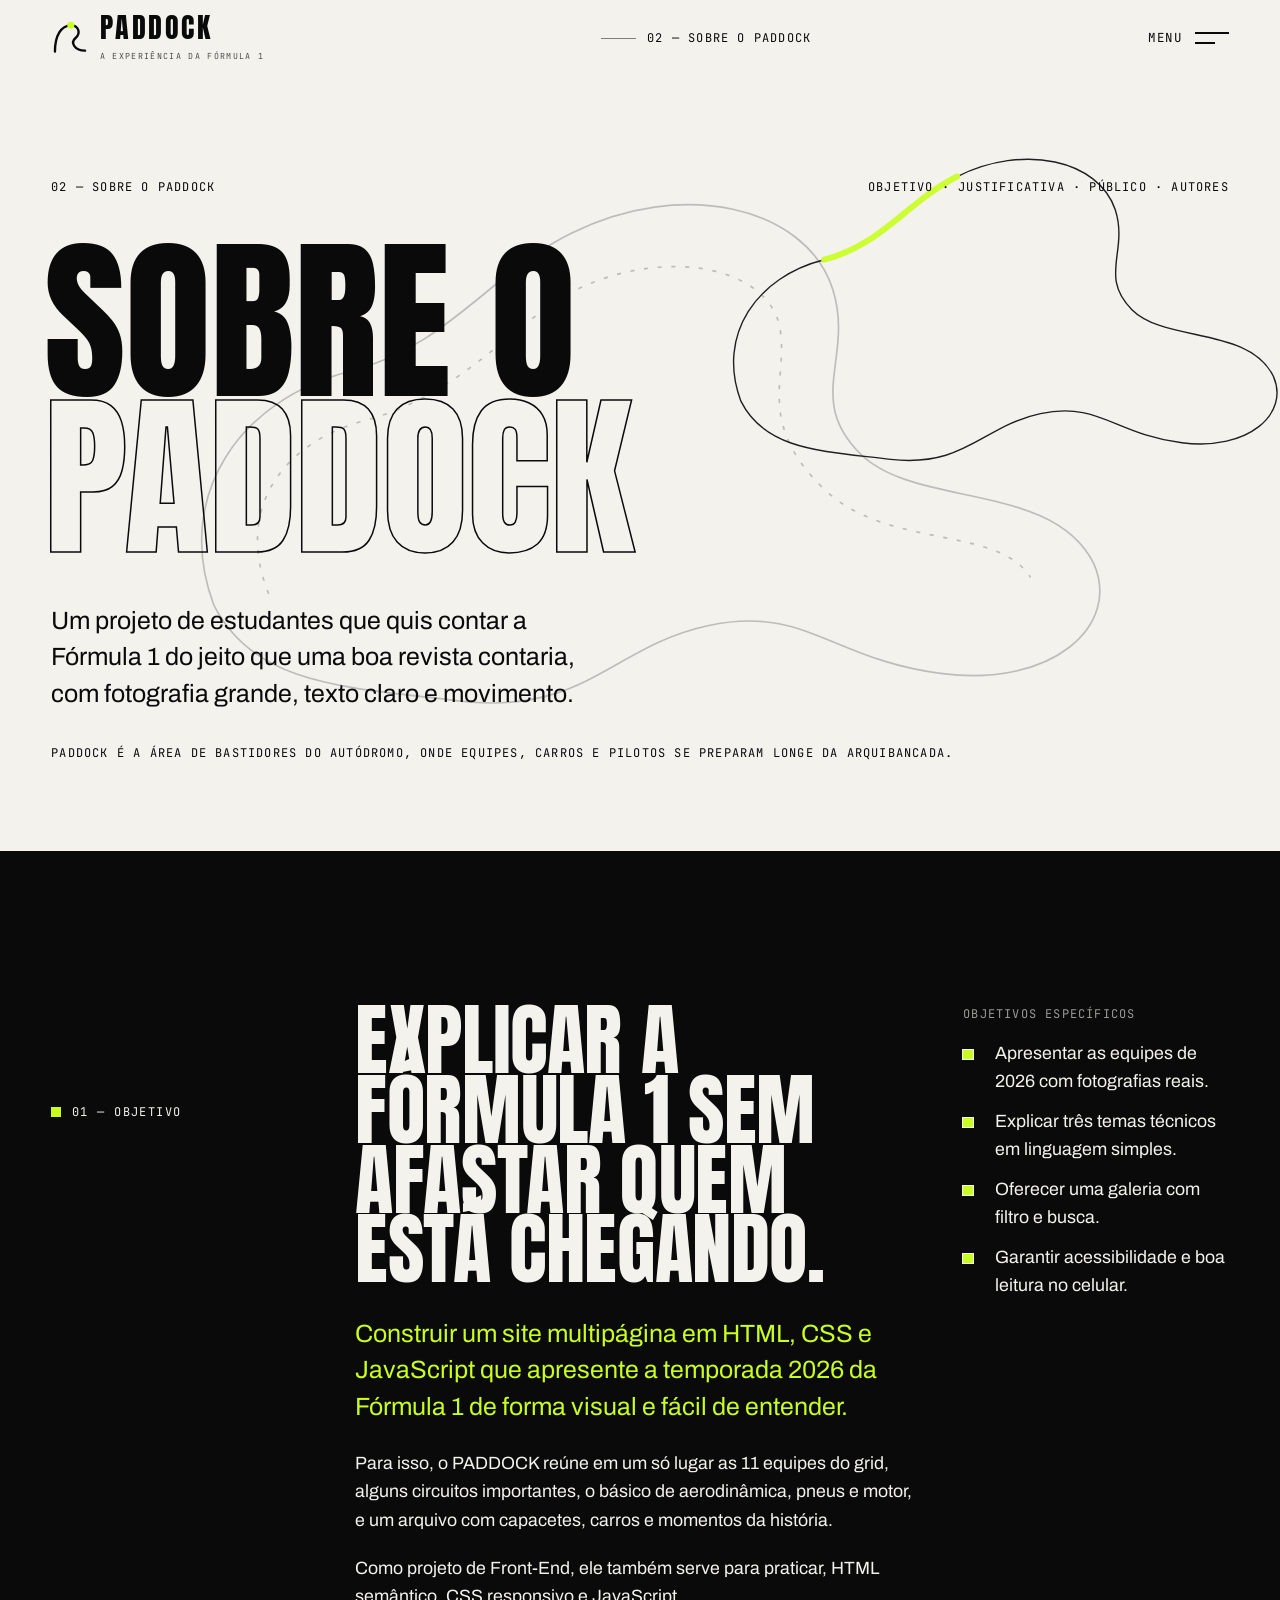
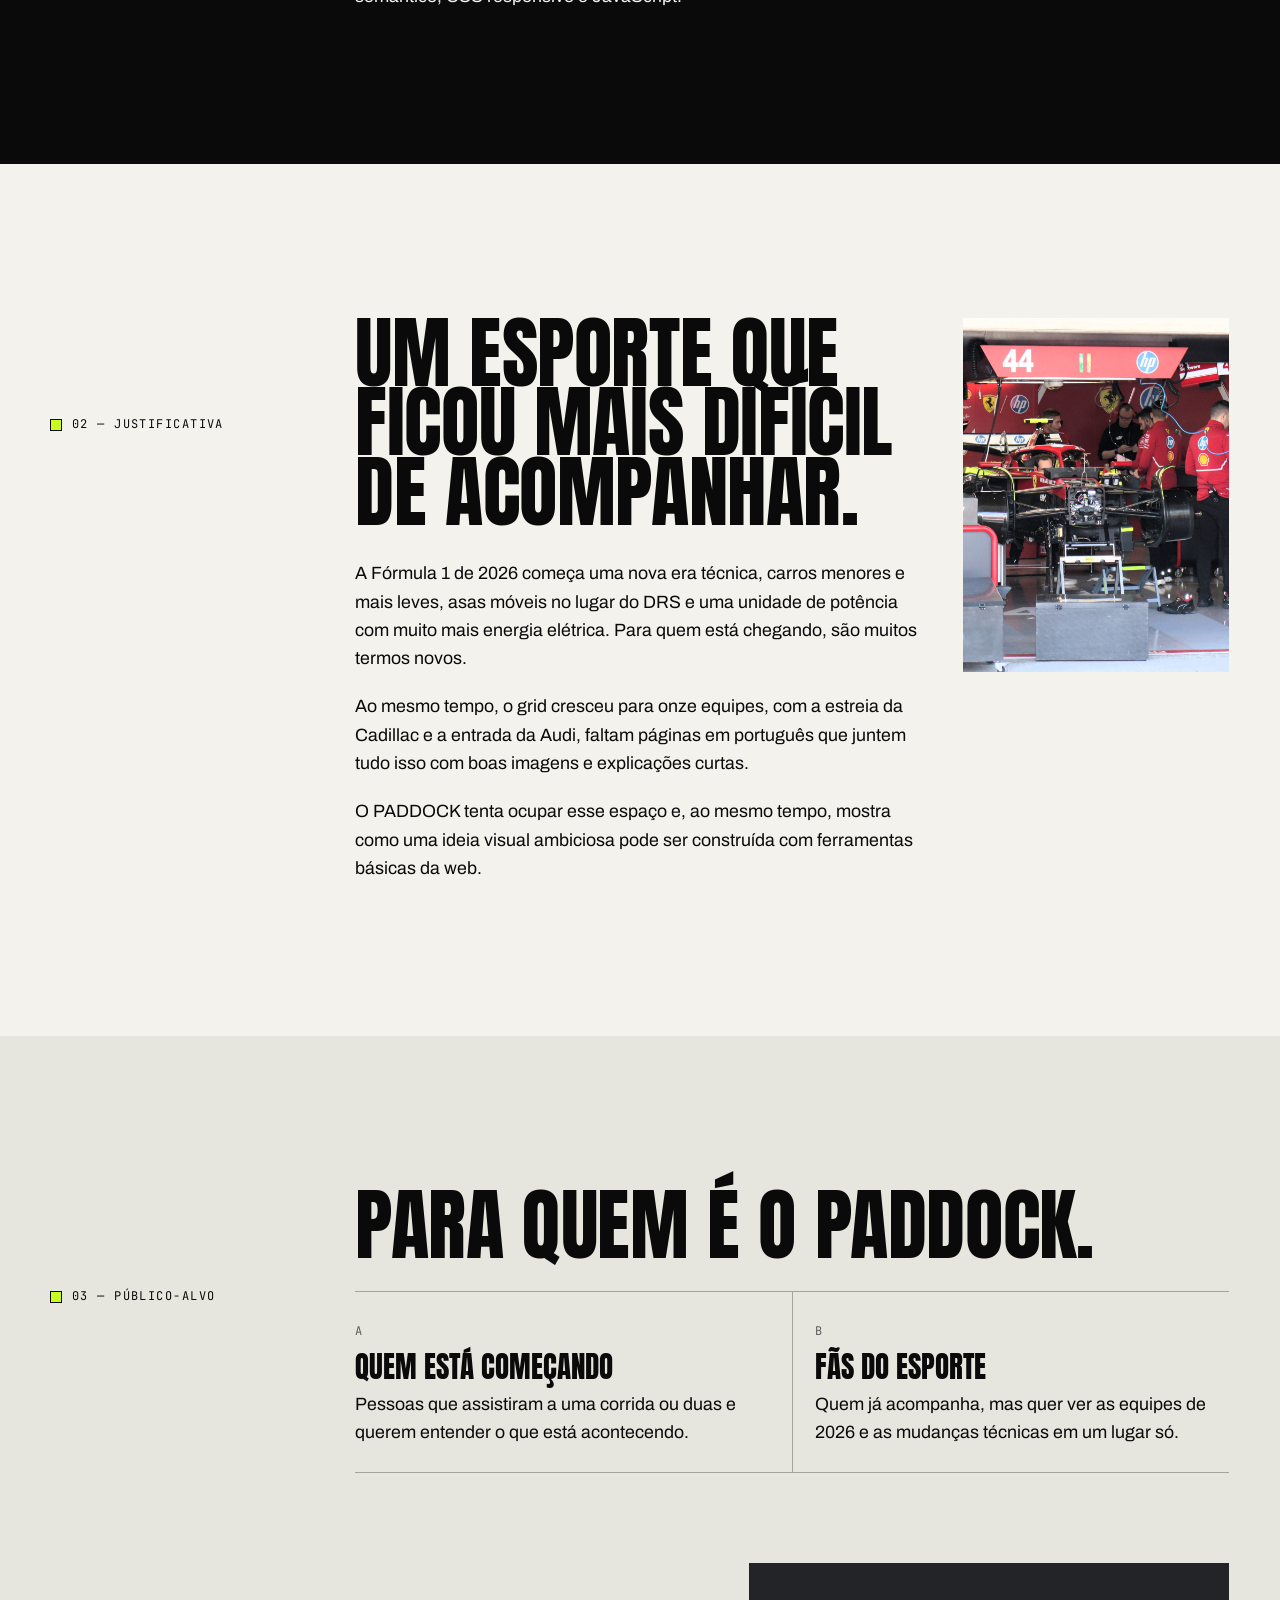
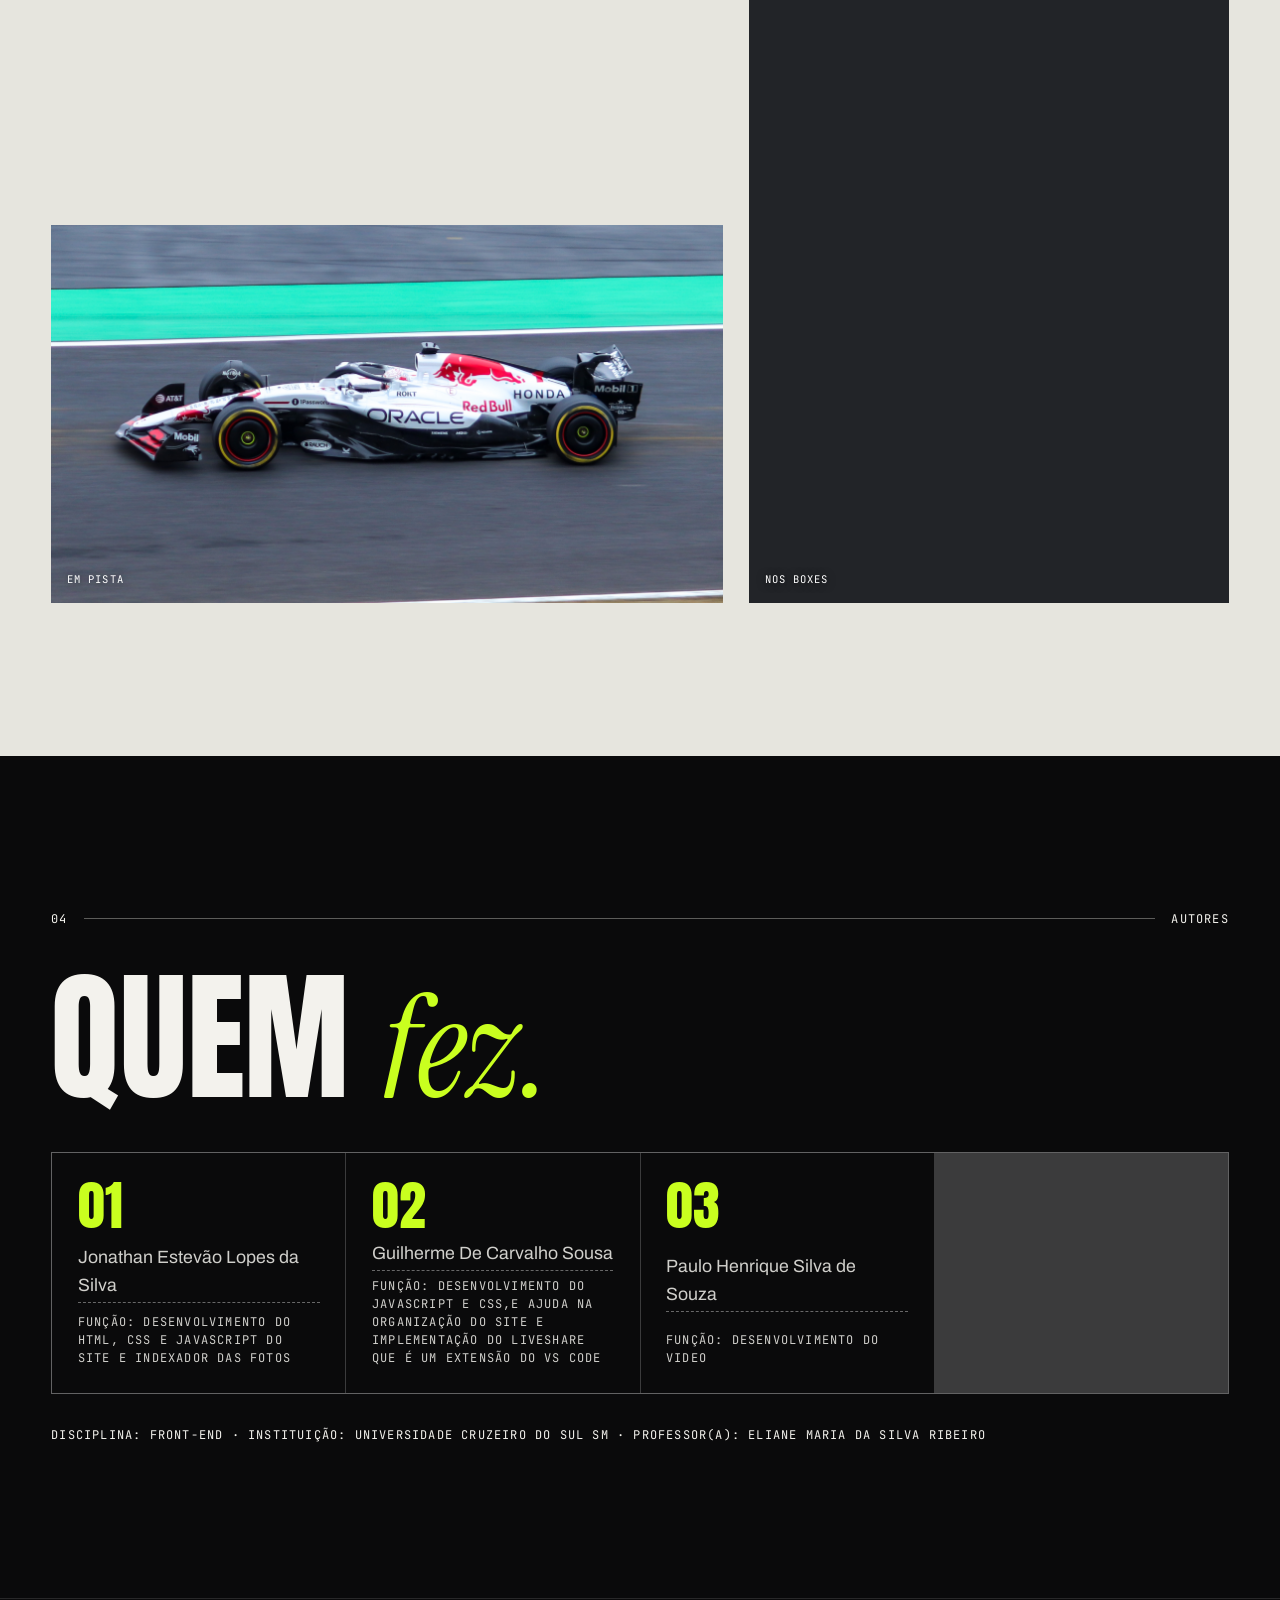
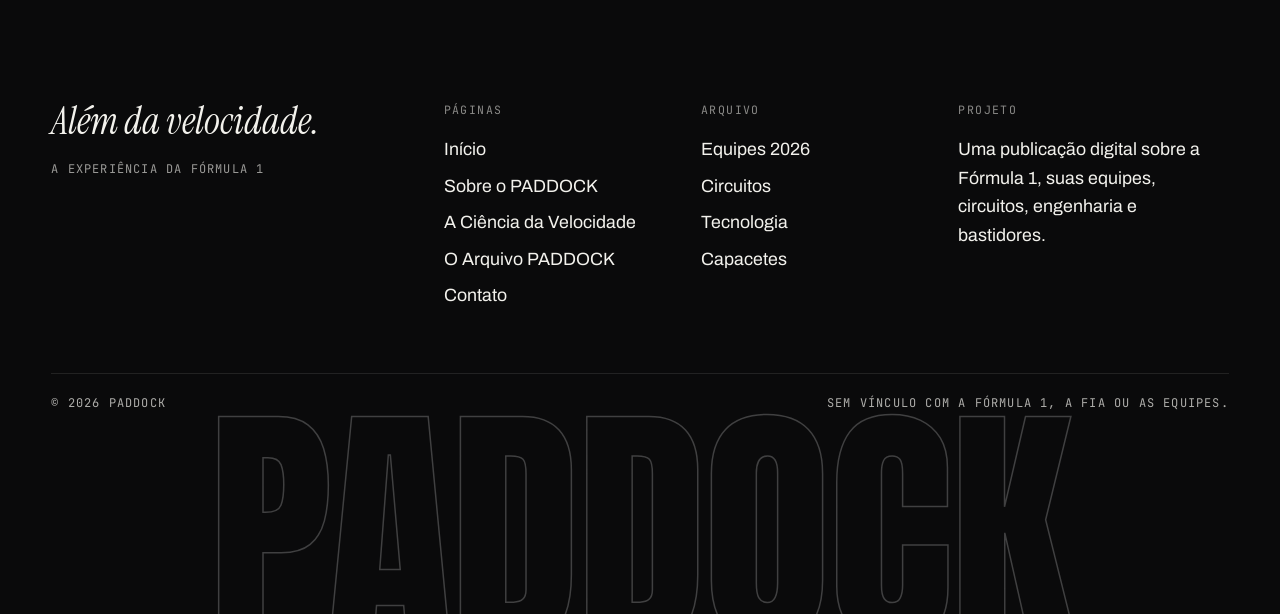
==== commit 61021ec5: "Revise author description for Guilherme De Carvalho Sousa Updated the role description for Guilherme" ====
--- a/sobre.html
+++ b/sobre.html
@@ -150,7 +150,7 @@
       <h2 class="display display--lg" id="autores-titulo">Quem <span class="serif lime">fez.</span></h2>
       <ul class="authors" data-reveal>
         <li class="author"><span class="author__n">01</span><p><span class="fill">Jonathan Estevão Lopes da Silva</span></p><p class="mono muted">Função: Desenvolvimento do HTML, CSS e JavaScript do Site e indexador das Fotos</p></li>
-        <li class="author"><span class="author__n">02</span><p><span class="fill">Guilherme De Carvalho Sousa</span></p><p class="mono muted">Função: Desenvolvimento do JavaScript, ajuda na organização do Site e implementação do LiveShare</p></li>
+        <li class="author"><span class="author__n">02</span><p><span class="fill">Guilherme De Carvalho Sousa</span></p><p class="mono muted">Função: Desenvolvimento do JavaScript e CSS,e ajuda na organização do Site e implementação do LiveShare que é um extensão do VS code</p></li>
         <li class="author"><span class="author__n">03</span><p><span class="fill">Paulo Henrique Silva de Souza</span></p><p class="mono muted">Função: Desenvolvimento do video</p></li>
       </ul>
 
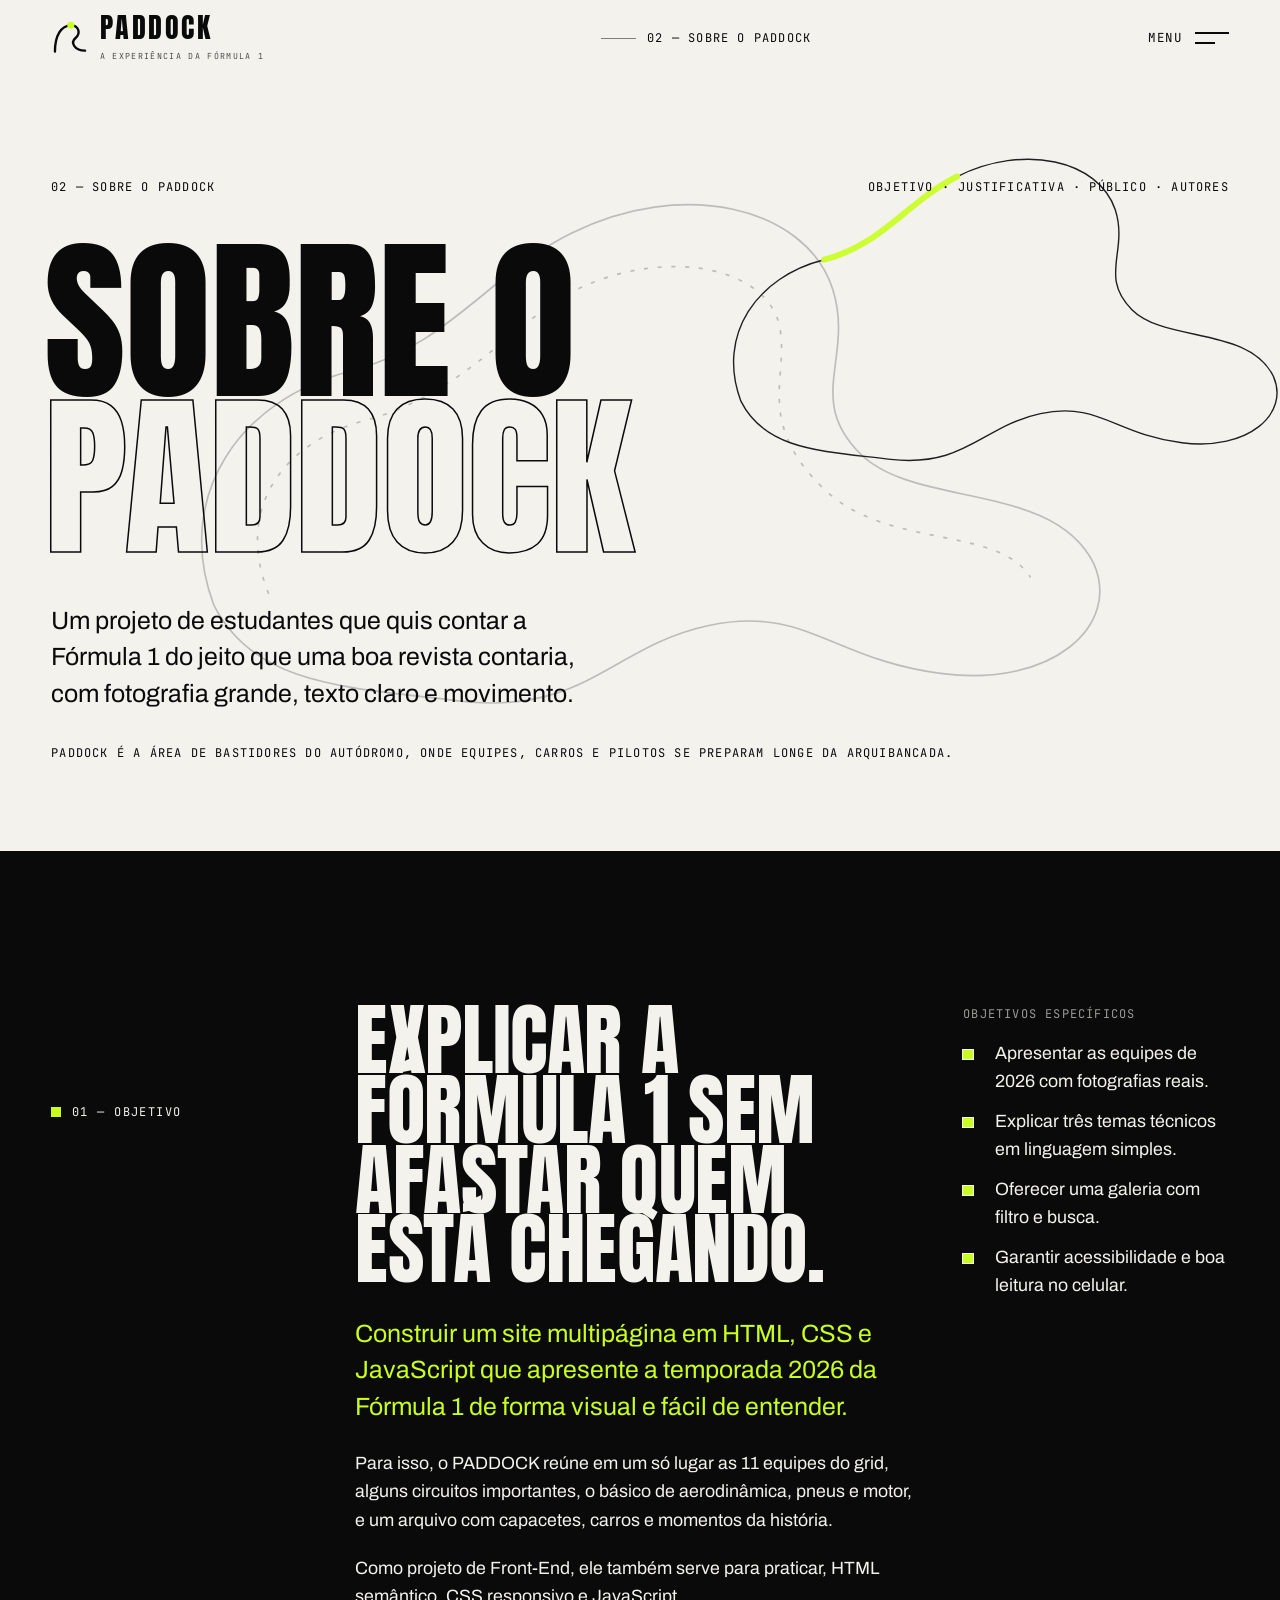
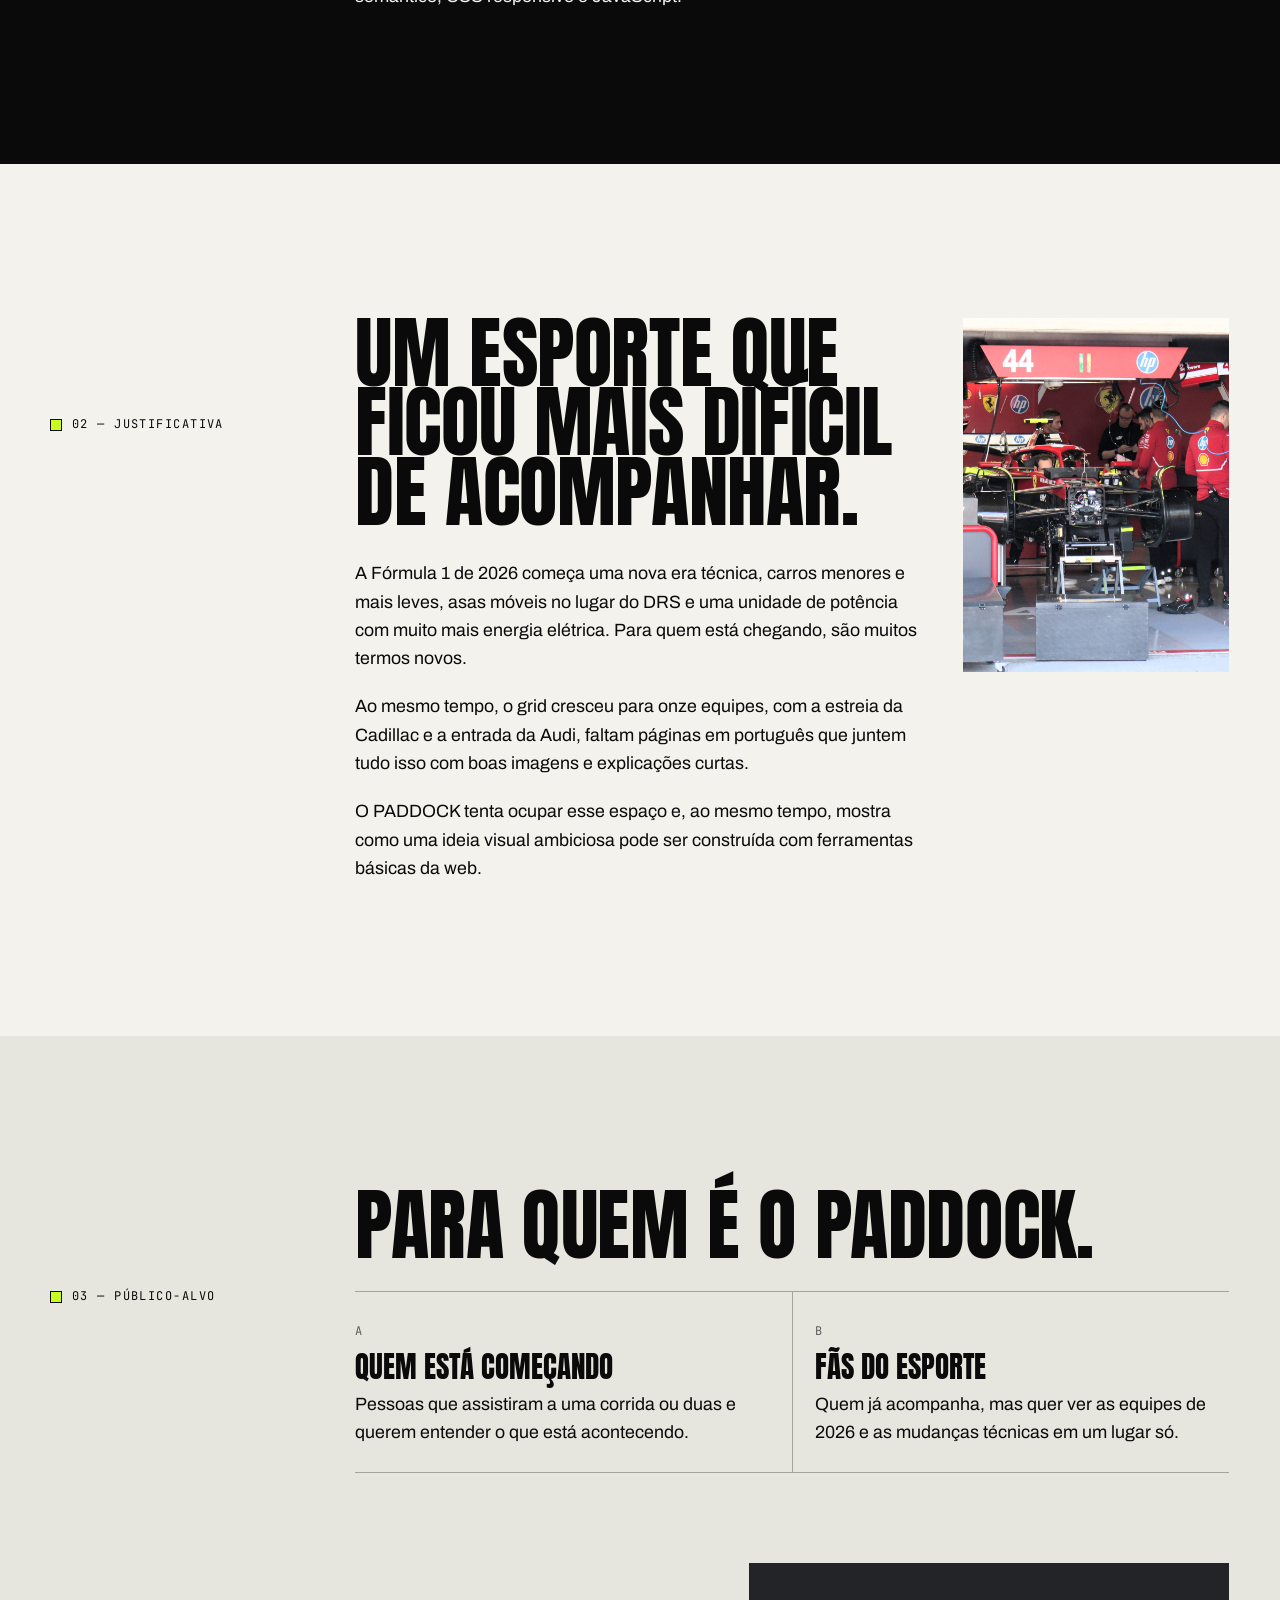
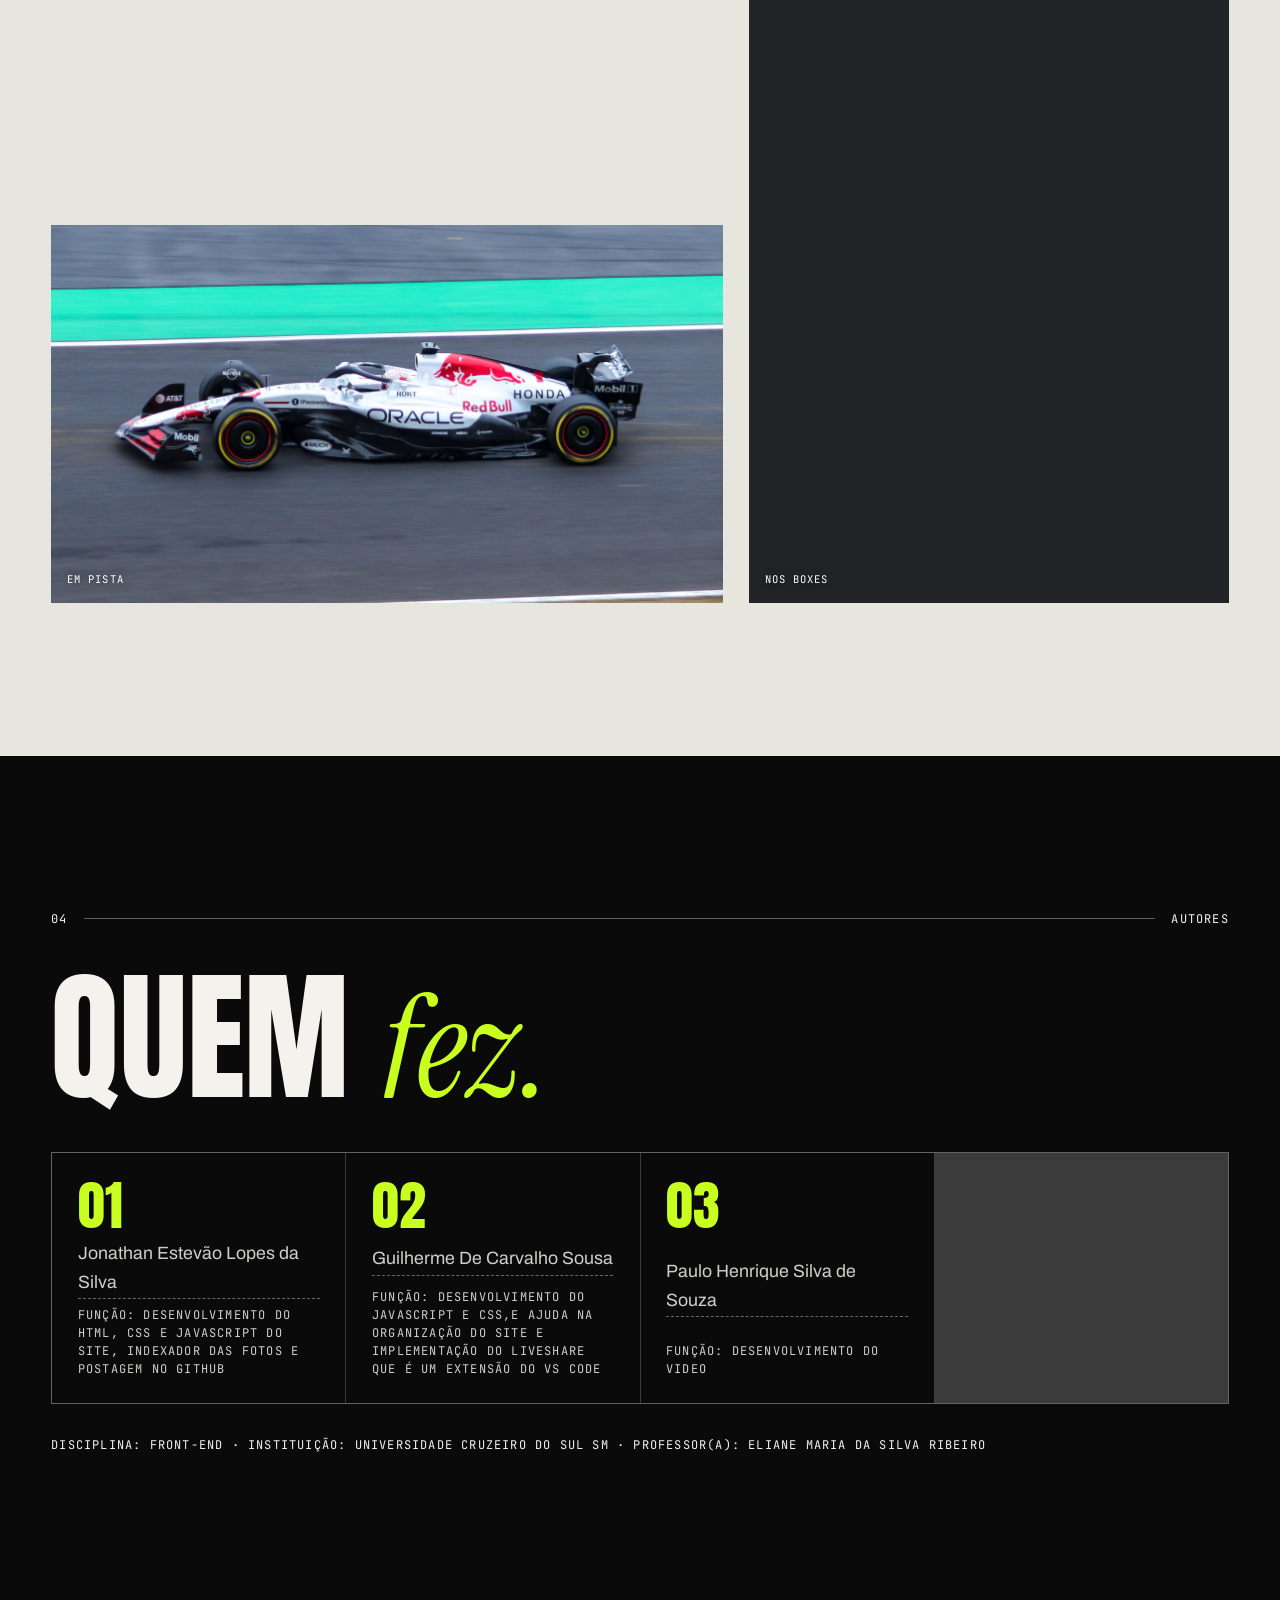
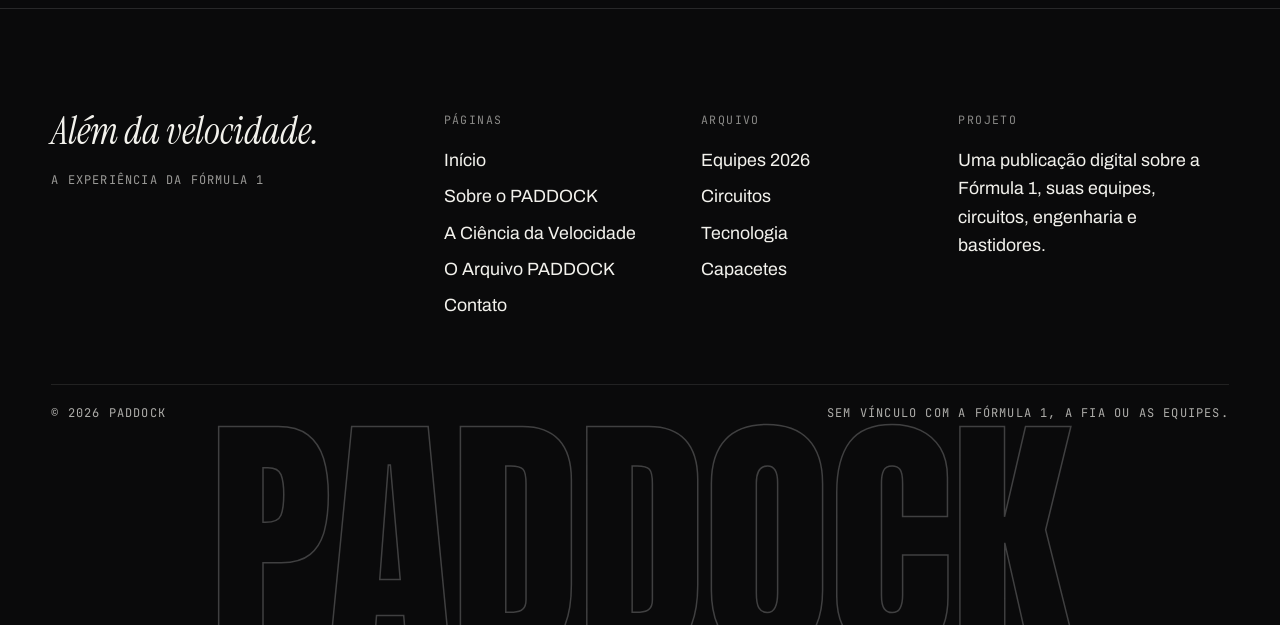
==== commit 54babc5d: "Update sobre.html" ====
--- a/sobre.html
+++ b/sobre.html
@@ -149,7 +149,7 @@
       <div class="marker mono"><span>04</span><span class="marker__line"></span><span>Autores</span></div>
       <h2 class="display display--lg" id="autores-titulo">Quem <span class="serif lime">fez.</span></h2>
       <ul class="authors" data-reveal>
-        <li class="author"><span class="author__n">01</span><p><span class="fill">Jonathan Estevão Lopes da Silva</span></p><p class="mono muted">Função: Desenvolvimento do HTML, CSS e JavaScript do Site e indexador das Fotos</p></li>
+        <li class="author"><span class="author__n">01</span><p><span class="fill">Jonathan Estevão Lopes da Silva</span></p><p class="mono muted">Função: Desenvolvimento do HTML, CSS e JavaScript do Site, indexador das Fotos e Postagem no GitHub</p></li>
         <li class="author"><span class="author__n">02</span><p><span class="fill">Guilherme De Carvalho Sousa</span></p><p class="mono muted">Função: Desenvolvimento do JavaScript e CSS,e ajuda na organização do Site e implementação do LiveShare que é um extensão do VS code</p></li>
         <li class="author"><span class="author__n">03</span><p><span class="fill">Paulo Henrique Silva de Souza</span></p><p class="mono muted">Função: Desenvolvimento do video</p></li>
       </ul>
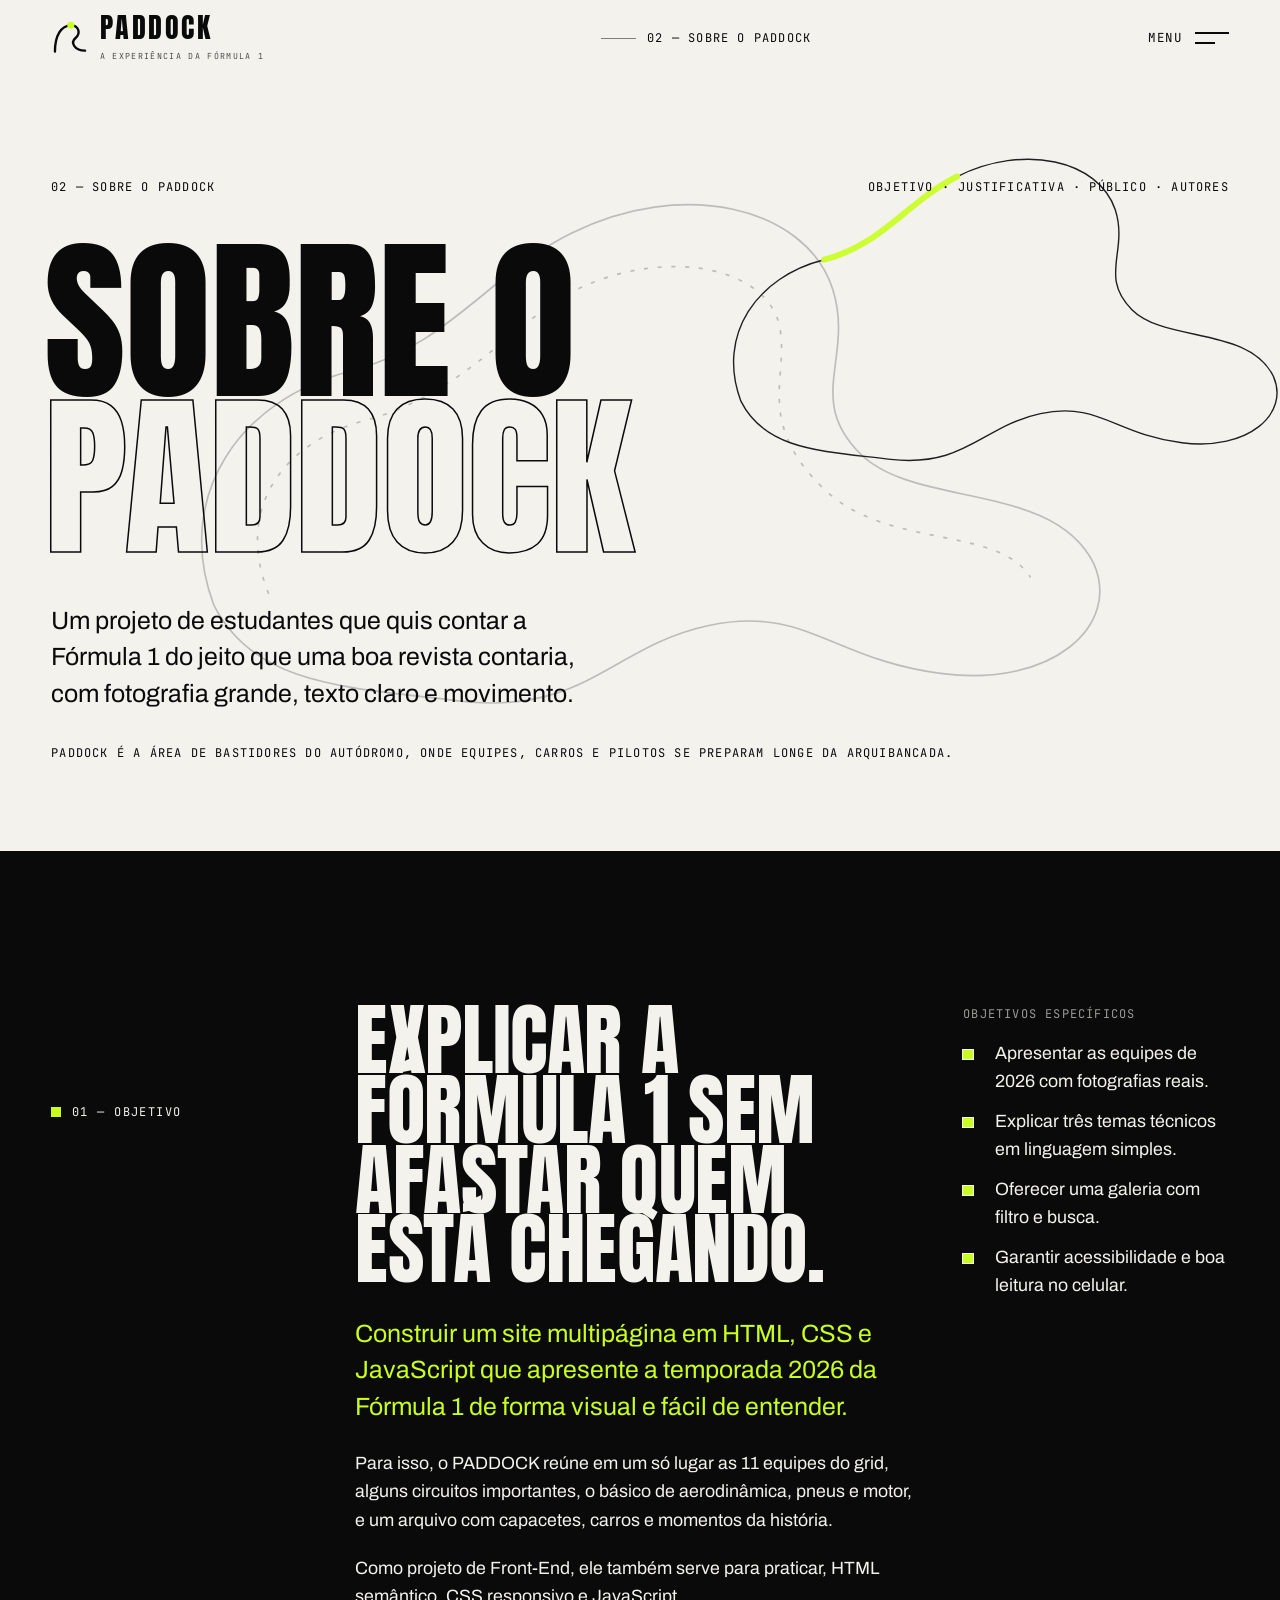
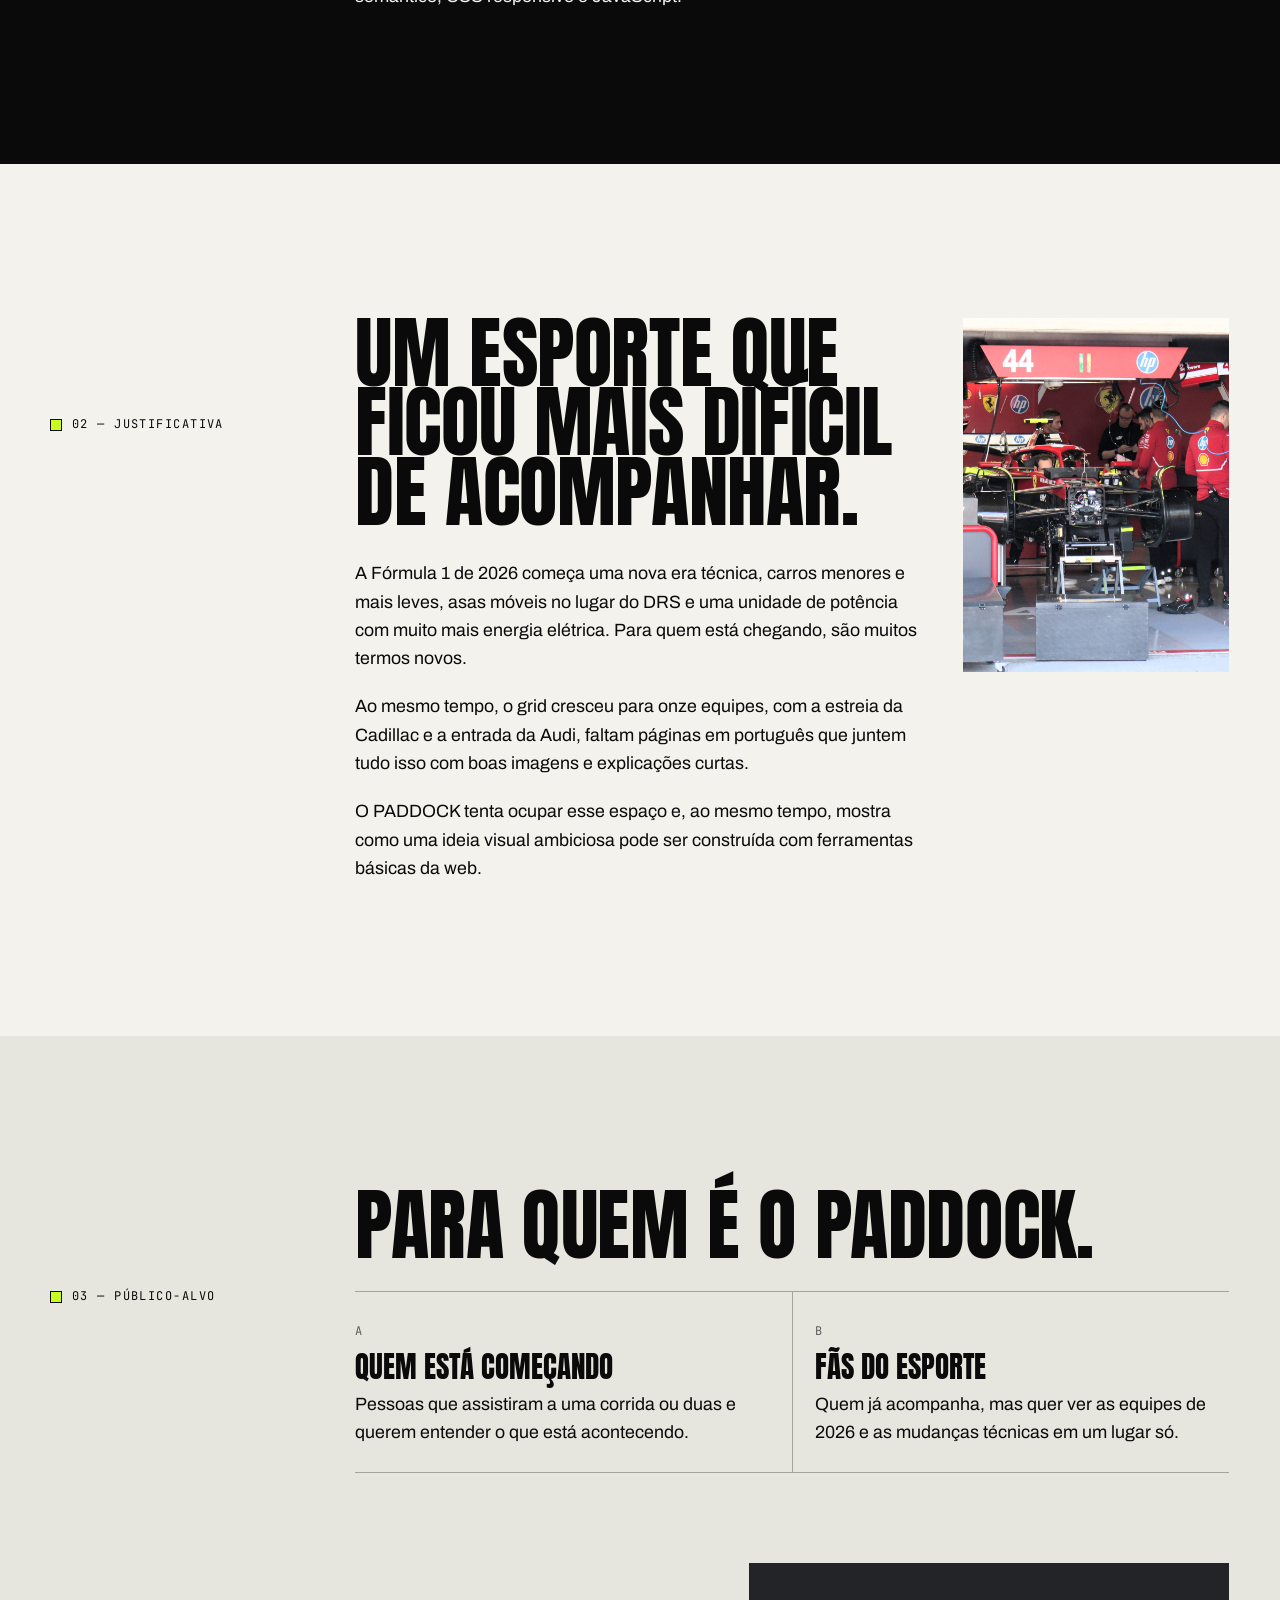
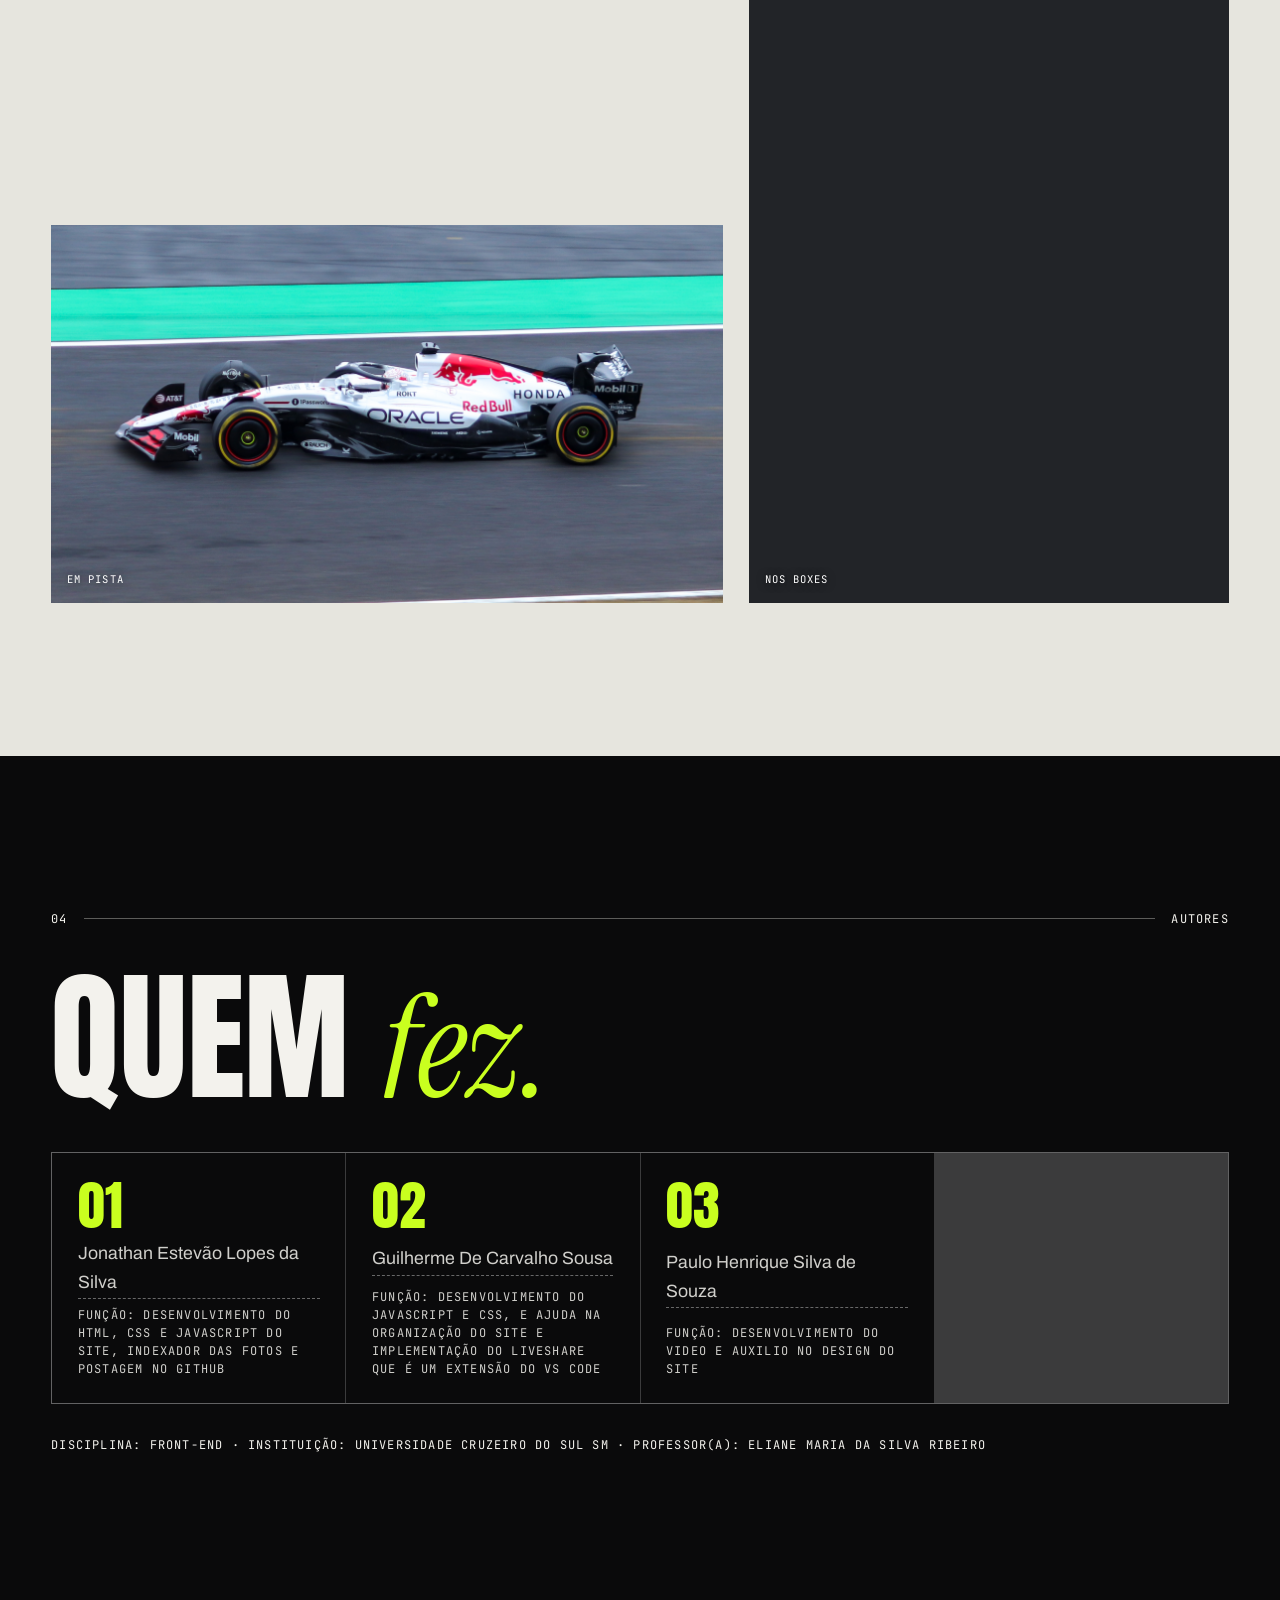
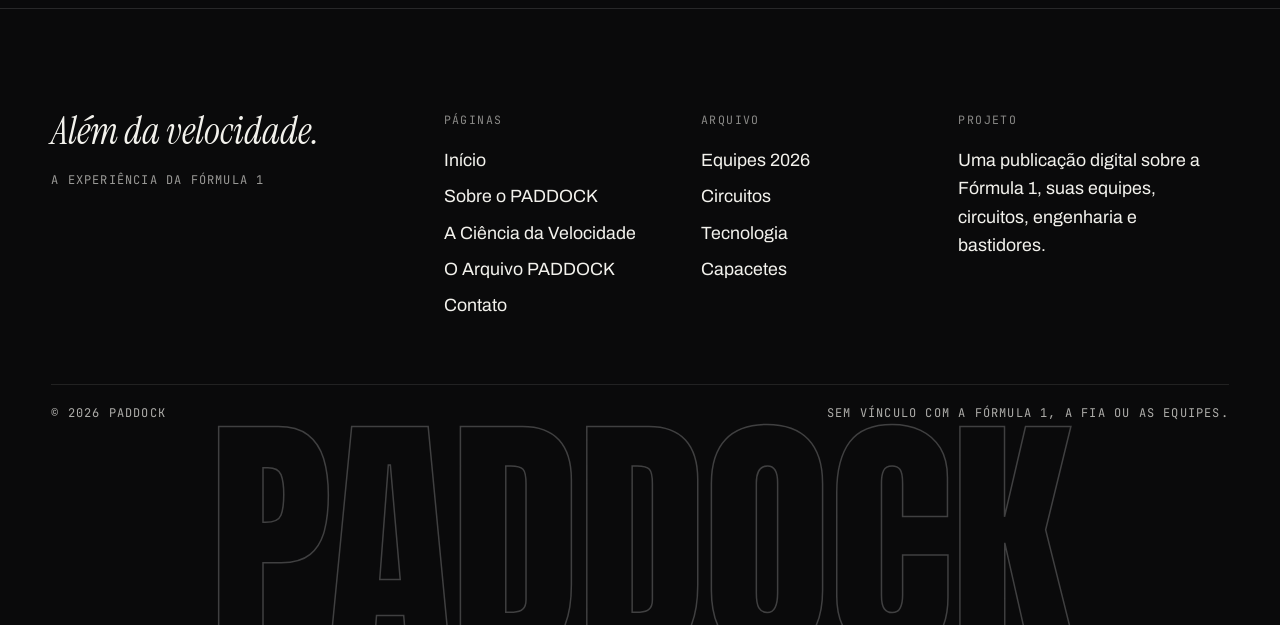
==== commit 0d3674e4: "Update sobre.html" ====
--- a/sobre.html
+++ b/sobre.html
@@ -150,8 +150,8 @@
       <h2 class="display display--lg" id="autores-titulo">Quem <span class="serif lime">fez.</span></h2>
       <ul class="authors" data-reveal>
         <li class="author"><span class="author__n">01</span><p><span class="fill">Jonathan Estevão Lopes da Silva</span></p><p class="mono muted">Função: Desenvolvimento do HTML, CSS e JavaScript do Site, indexador das Fotos e Postagem no GitHub</p></li>
-        <li class="author"><span class="author__n">02</span><p><span class="fill">Guilherme De Carvalho Sousa</span></p><p class="mono muted">Função: Desenvolvimento do JavaScript e CSS,e ajuda na organização do Site e implementação do LiveShare que é um extensão do VS code</p></li>
-        <li class="author"><span class="author__n">03</span><p><span class="fill">Paulo Henrique Silva de Souza</span></p><p class="mono muted">Função: Desenvolvimento do video</p></li>
+        <li class="author"><span class="author__n">02</span><p><span class="fill">Guilherme De Carvalho Sousa</span></p><p class="mono muted">Função: Desenvolvimento do JavaScript e CSS, e ajuda na organização do Site e implementação do LiveShare que é um extensão do VS code</p></li>
+        <li class="author"><span class="author__n">03</span><p><span class="fill">Paulo Henrique Silva de Souza</span></p><p class="mono muted">Função: Desenvolvimento do video e auxilio no design do Site</p></li>
       </ul>
 
       <p class="mono muted" style="margin-top:2rem" data-reveal>Disciplina: Front-End · Instituição: Universidade Cruzeiro Do Sul SM · Professor(a): Eliane Maria Da Silva Ribeiro</p>
